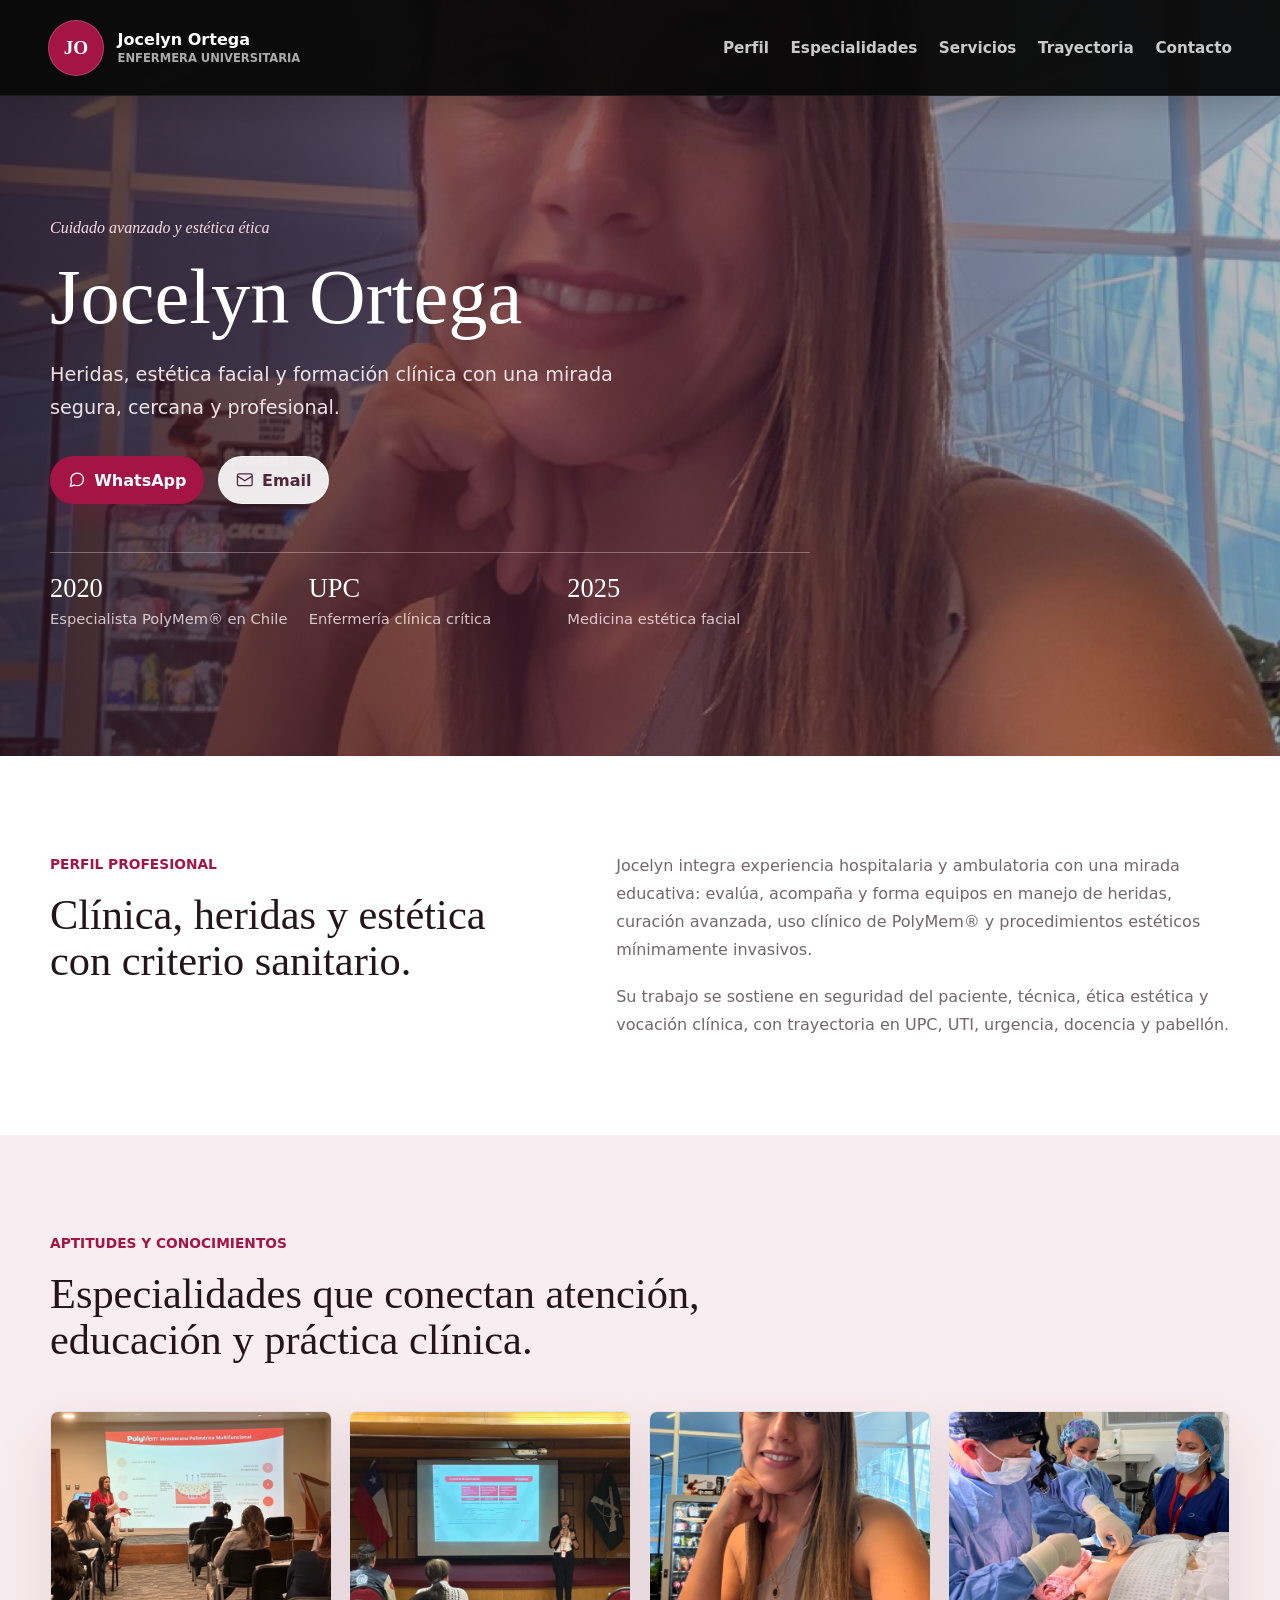
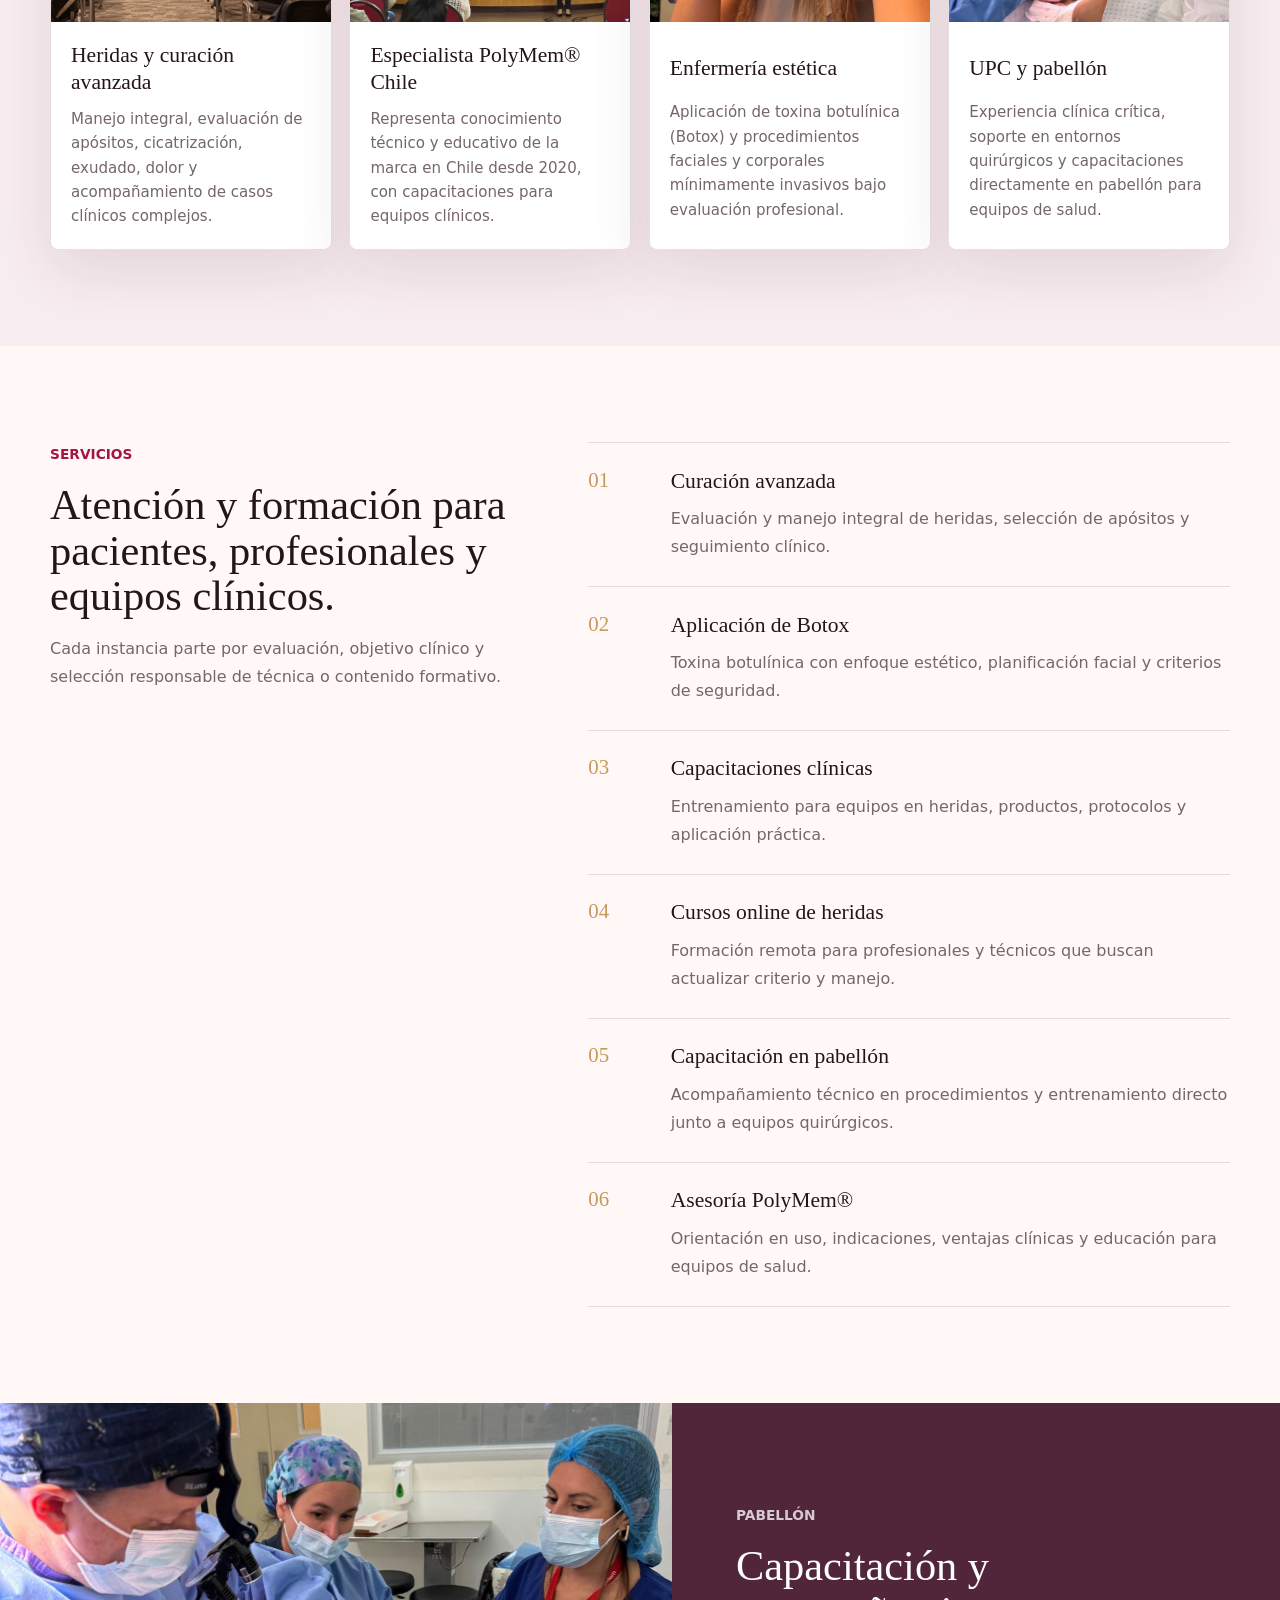
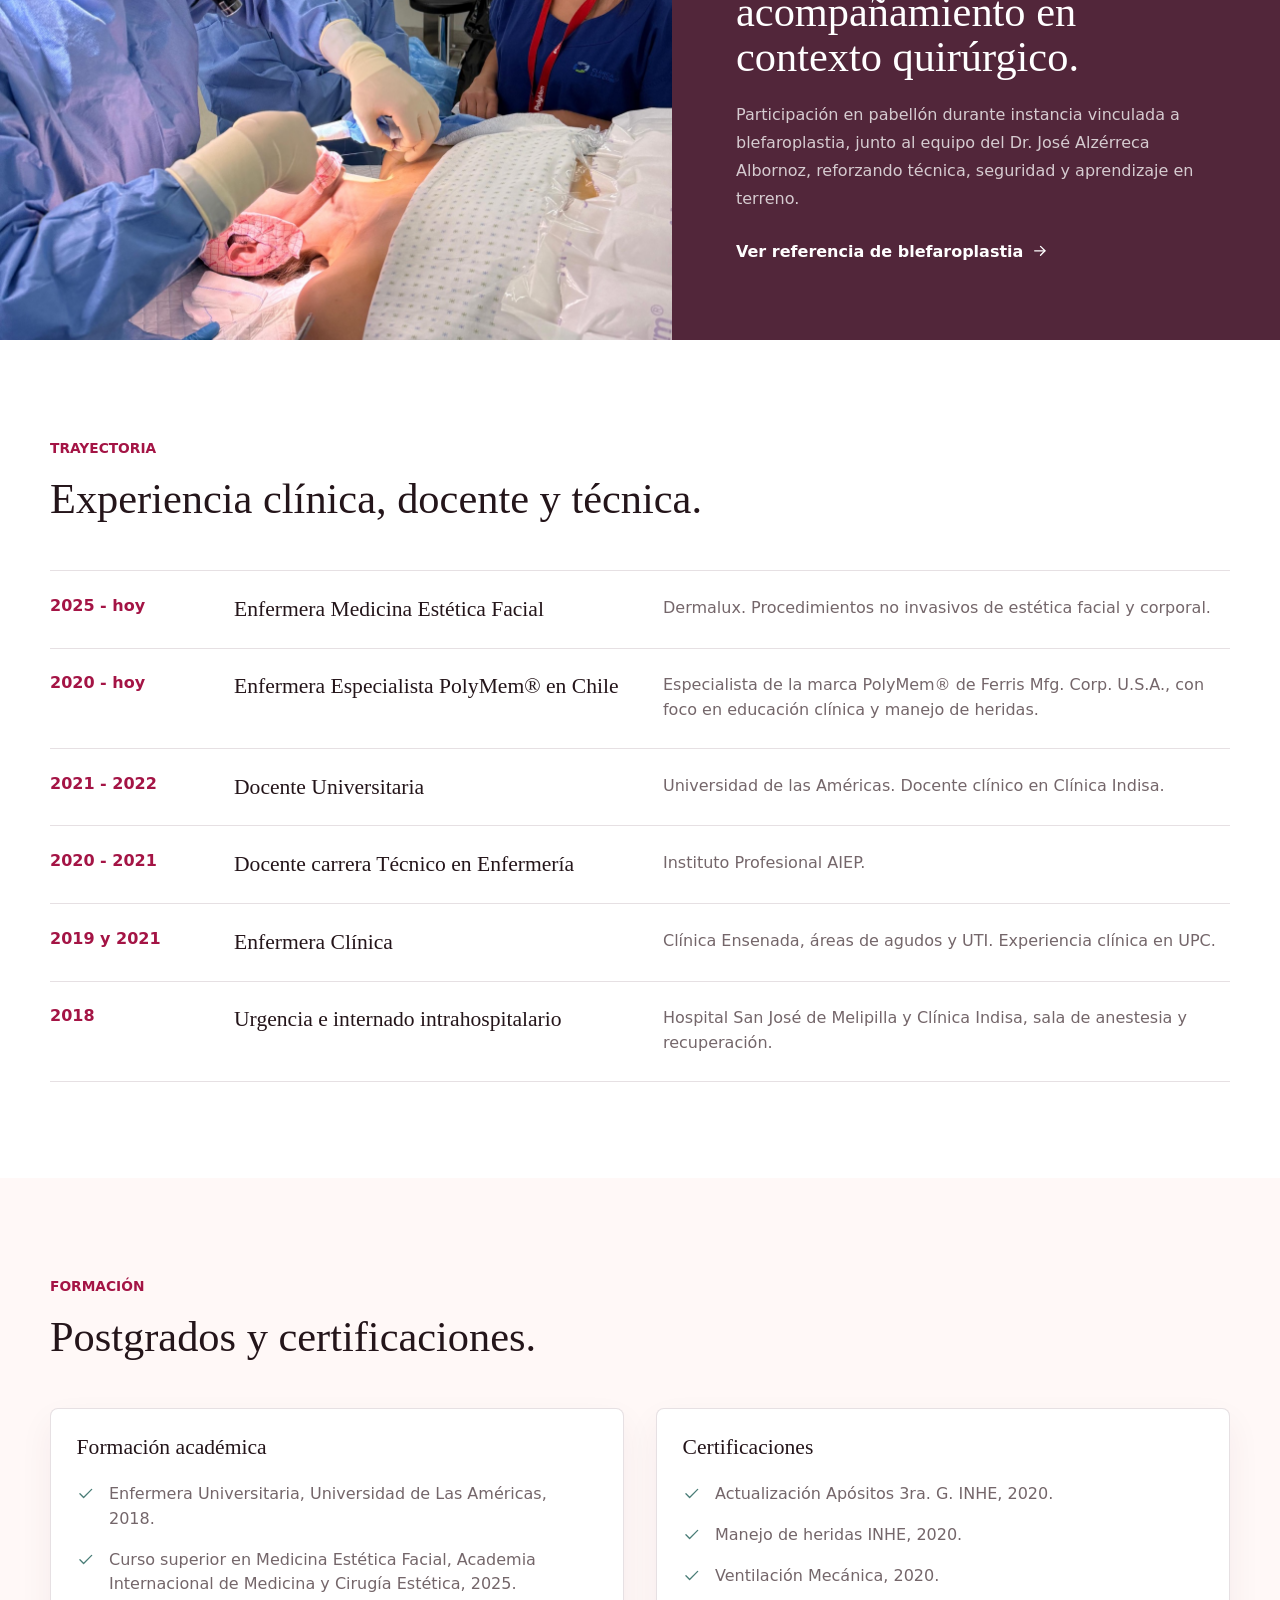
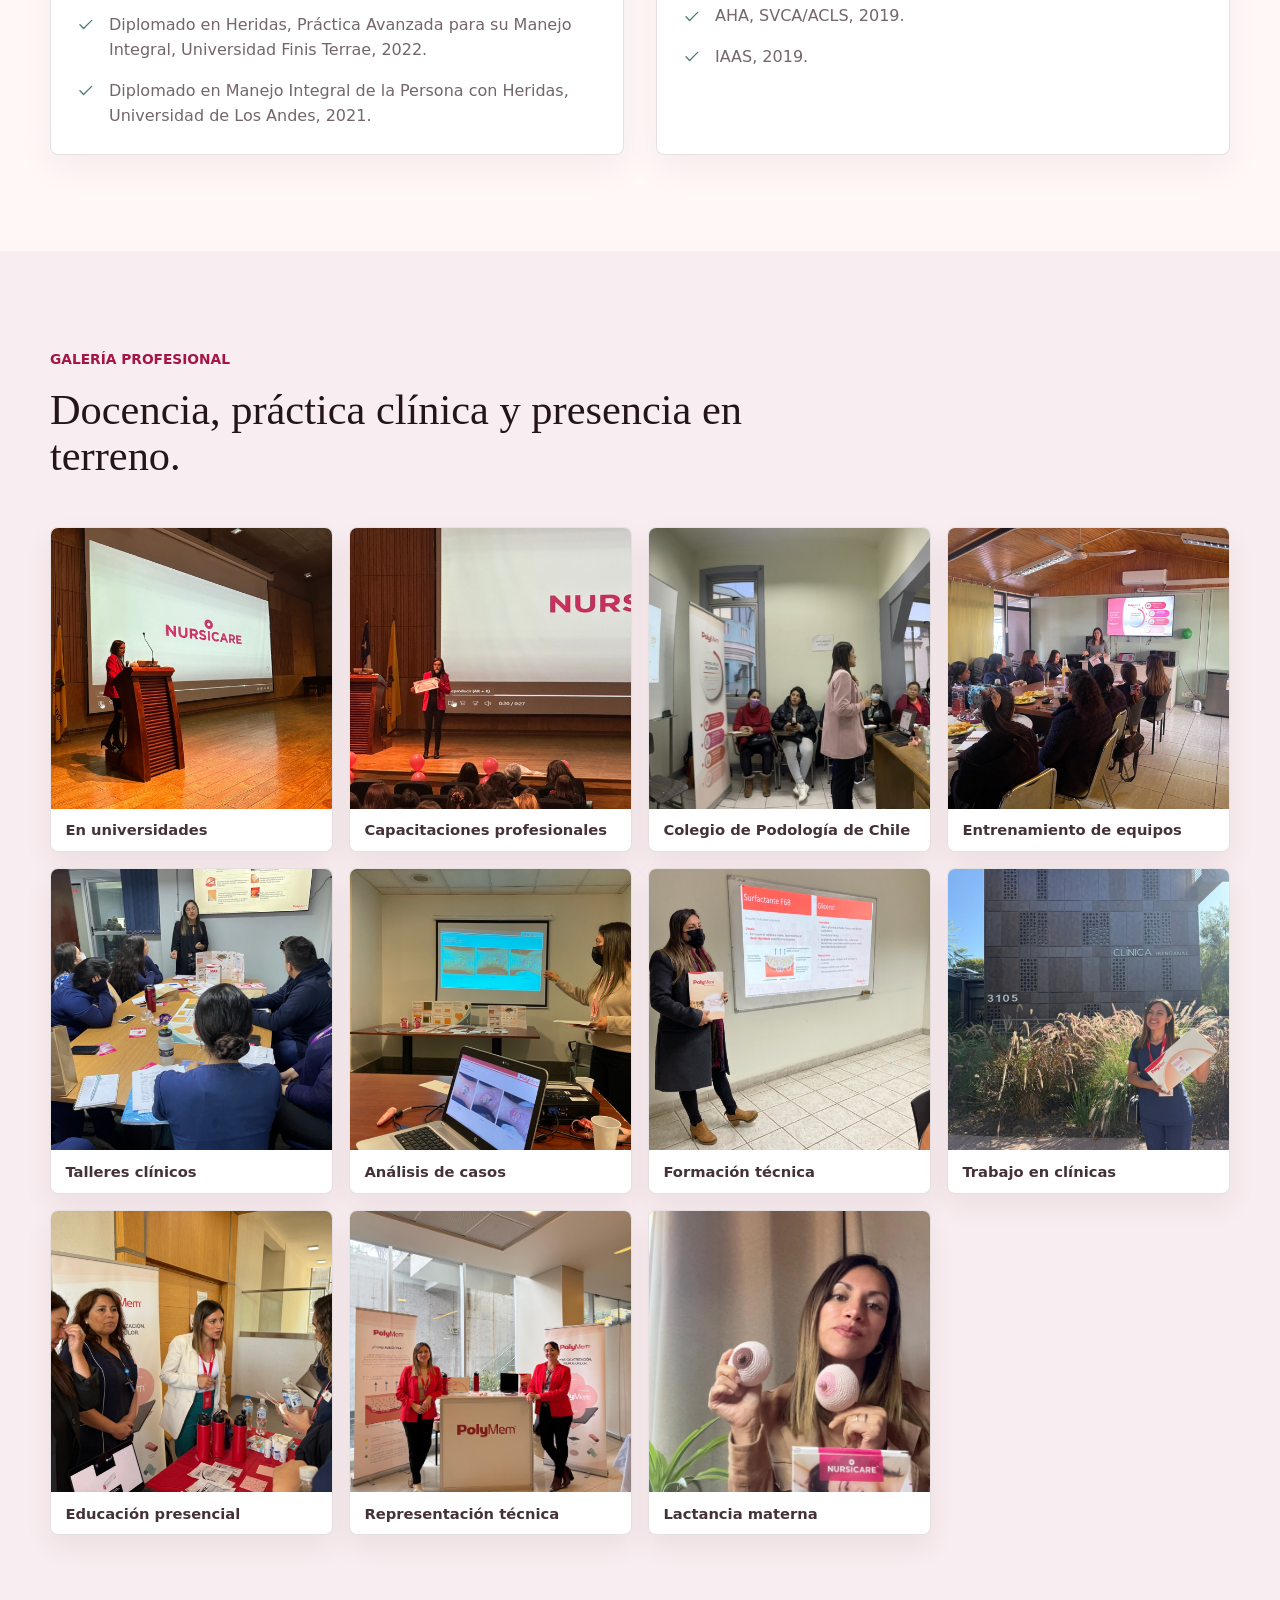
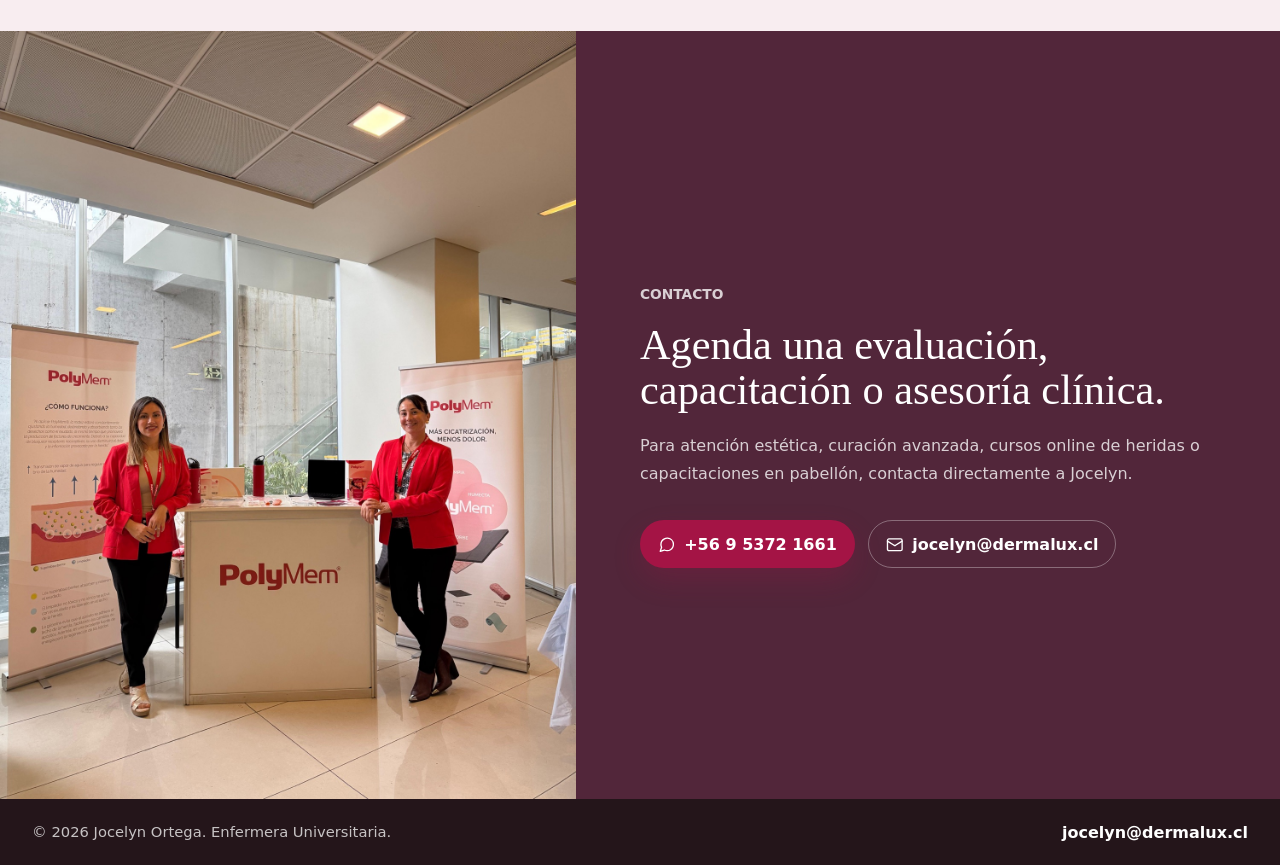
==== index.html @ 0aa45919 "Initial Jocelyn Ortega site" ====
<!doctype html>
<html lang="es-CL">
  <head>
    <meta charset="utf-8" />
    <meta name="viewport" content="width=device-width, initial-scale=1" />
    <title>Jocelyn Ortega | Enfermera Universitaria</title>
    <meta
      name="description"
      content="Jocelyn Ortega, Enfermera Universitaria especialista en heridas, PolyMem Chile, estética facial, UPC y capacitación clínica."
    />
    <meta name="theme-color" content="#151c1d" />
    <link rel="icon" href="assets/favicon.svg" type="image/svg+xml" />
    <link rel="stylesheet" href="styles.css" />
    <script type="application/ld+json">
      {
        "@context": "https://schema.org",
        "@type": "Person",
        "name": "Jocelyn Ortega",
        "jobTitle": "Enfermera Universitaria",
        "email": "mailto:jocelyn@dermalux.cl",
        "telephone": "+56953721661",
        "knowsAbout": [
          "Curación avanzada de heridas",
          "PolyMem",
          "Medicina estética facial",
          "Enfermería clínica UPC",
          "Capacitación clínica"
        ],
        "worksFor": {
          "@type": "Organization",
          "name": "Dermalux"
        }
      }
    </script>
  </head>
  <body>
    <svg class="svg-sprite" aria-hidden="true" focusable="false">
      <symbol id="icon-arrow" viewBox="0 0 24 24">
        <path d="M5 12h14" />
        <path d="m13 6 6 6-6 6" />
      </symbol>
      <symbol id="icon-mail" viewBox="0 0 24 24">
        <path d="m22 7-8.97 5.7a2 2 0 0 1-2.06 0L2 7" />
        <rect x="2" y="4" width="20" height="16" rx="2" />
      </symbol>
      <symbol id="icon-message" viewBox="0 0 24 24">
        <path d="M21 11.5a8.38 8.38 0 0 1-.9 3.8 8.5 8.5 0 0 1-7.6 4.7 8.38 8.38 0 0 1-3.8-.9L3 21l1.9-5.7a8.38 8.38 0 0 1-.9-3.8 8.5 8.5 0 0 1 4.7-7.6 8.38 8.38 0 0 1 3.8-.9h.5a8.48 8.48 0 0 1 8 8v.5Z" />
      </symbol>
      <symbol id="icon-phone" viewBox="0 0 24 24">
        <path d="M22 16.92v3a2 2 0 0 1-2.18 2 19.82 19.82 0 0 1-8.63-3.07 19.5 19.5 0 0 1-6-6A19.82 19.82 0 0 1 2.12 4.2 2 2 0 0 1 4.11 2h3a2 2 0 0 1 2 1.72c.12.91.33 1.8.63 2.65a2 2 0 0 1-.45 2.11L8.09 9.91a16 16 0 0 0 6 6l1.43-1.2a2 2 0 0 1 2.11-.45c.85.3 1.74.51 2.65.63A2 2 0 0 1 22 16.92Z" />
      </symbol>
      <symbol id="icon-check" viewBox="0 0 24 24">
        <path d="M20 6 9 17l-5-5" />
      </symbol>
      <symbol id="icon-menu" viewBox="0 0 24 24">
        <path d="M4 6h16" />
        <path d="M4 12h16" />
        <path d="M4 18h16" />
      </symbol>
      <symbol id="icon-x" viewBox="0 0 24 24">
        <path d="M18 6 6 18" />
        <path d="m6 6 12 12" />
      </symbol>
    </svg>

    <a class="skip-link" href="#contenido">Saltar al contenido</a>

    <header class="site-header" data-header>
      <a class="brand" href="#inicio" aria-label="Inicio Jocelyn Ortega">
        <span class="brand-mark">JO</span>
        <span class="brand-copy">
          <span>Jocelyn Ortega</span>
          <small>Enfermera Universitaria</small>
        </span>
      </a>
      <button class="nav-toggle" type="button" aria-label="Abrir menú" aria-expanded="false" data-nav-toggle>
        <svg class="icon icon-open"><use href="#icon-menu"></use></svg>
        <svg class="icon icon-close"><use href="#icon-x"></use></svg>
      </button>
      <nav class="site-nav" aria-label="Navegación principal" data-nav>
        <a href="#perfil">Perfil</a>
        <a href="#especialidades">Especialidades</a>
        <a href="#servicios">Servicios</a>
        <a href="#trayectoria">Trayectoria</a>
        <a href="#contacto">Contacto</a>
      </nav>
    </header>

    <main id="contenido">
      <section class="hero" id="inicio" aria-labelledby="hero-title">
        <img
          class="hero-image"
          src="assets/images/hero-jocelyn.jpg"
          alt="Retrato de Jocelyn Ortega"
          fetchpriority="high"
        />
        <div class="hero-shade" aria-hidden="true"></div>
        <div class="hero-content">
          <p class="eyebrow">Cuidado avanzado y estética ética</p>
          <h1 id="hero-title">Jocelyn Ortega</h1>
          <p class="hero-lead">
            Heridas, estética facial y formación clínica con una mirada segura, cercana y profesional.
          </p>
          <div class="hero-actions" aria-label="Acciones de contacto">
            <a class="button button-primary" href="https://wa.me/56953721661?text=Hola%20Jocelyn%2C%20quiero%20consultar%20por%20una%20atenci%C3%B3n%20o%20capacitaci%C3%B3n.">
              <svg class="icon"><use href="#icon-message"></use></svg>
              WhatsApp
            </a>
            <a class="button button-secondary" href="mailto:jocelyn@dermalux.cl">
              <svg class="icon"><use href="#icon-mail"></use></svg>
              Email
            </a>
          </div>
          <dl class="hero-facts" aria-label="Credenciales destacadas">
            <div>
              <dt>2020</dt>
              <dd>Especialista PolyMem® en Chile</dd>
            </div>
            <div>
              <dt>UPC</dt>
              <dd>Enfermería clínica crítica</dd>
            </div>
            <div>
              <dt>2025</dt>
              <dd>Medicina estética facial</dd>
            </div>
          </dl>
        </div>
      </section>

      <section class="section intro-section" id="perfil">
        <div class="section-inner intro-grid">
          <div>
            <p class="section-kicker">Perfil profesional</p>
            <h2>Clínica, heridas y estética con criterio sanitario.</h2>
          </div>
          <div class="intro-copy">
            <p>
              Jocelyn integra experiencia hospitalaria y ambulatoria con una mirada educativa: evalúa, acompaña y forma equipos en manejo de heridas, curación avanzada, uso clínico de PolyMem® y procedimientos estéticos mínimamente invasivos.
            </p>
            <p>
              Su trabajo se sostiene en seguridad del paciente, técnica, ética estética y vocación clínica, con trayectoria en UPC, UTI, urgencia, docencia y pabellón.
            </p>
          </div>
        </div>
      </section>

      <section class="section specialty-section" id="especialidades">
        <div class="section-inner">
          <div class="section-heading">
            <p class="section-kicker">Aptitudes y conocimientos</p>
            <h2>Especialidades que conectan atención, educación y práctica clínica.</h2>
          </div>

          <div class="specialty-grid">
            <article class="specialty-card">
              <img src="assets/images/polymem-masterclass.jpg" alt="Jocelyn realizando una capacitación sobre PolyMem en sala de clases" loading="lazy" />
              <div>
                <h3>Heridas y curación avanzada</h3>
                <p>Manejo integral, evaluación de apósitos, cicatrización, exudado, dolor y acompañamiento de casos clínicos complejos.</p>
              </div>
            </article>
            <article class="specialty-card">
              <img src="assets/images/polymem-process.jpg" alt="Jocelyn presentando contenidos clínicos de PolyMem" loading="lazy" />
              <div>
                <h3>Especialista PolyMem® Chile</h3>
                <p>Representa conocimiento técnico y educativo de la marca en Chile desde 2020, con capacitaciones para equipos clínicos.</p>
              </div>
            </article>
            <article class="specialty-card">
              <img src="assets/images/hero-jocelyn.jpg" alt="Retrato profesional de Jocelyn Ortega" loading="lazy" />
              <div>
                <h3>Enfermería estética</h3>
                <p>Aplicación de toxina botulínica (Botox) y procedimientos faciales y corporales mínimamente invasivos bajo evaluación profesional.</p>
              </div>
            </article>
            <article class="specialty-card">
              <img src="assets/images/pabellon-blefaroplastia.jpg" alt="Jocelyn participando en pabellón junto a equipo quirúrgico" loading="lazy" />
              <div>
                <h3>UPC y pabellón</h3>
                <p>Experiencia clínica crítica, soporte en entornos quirúrgicos y capacitaciones directamente en pabellón para equipos de salud.</p>
              </div>
            </article>
          </div>
        </div>
      </section>

      <section class="section services-section" id="servicios">
        <div class="section-inner services-layout">
          <div class="section-heading sticky-heading">
            <p class="section-kicker">Servicios</p>
            <h2>Atención y formación para pacientes, profesionales y equipos clínicos.</h2>
            <p>
              Cada instancia parte por evaluación, objetivo clínico y selección responsable de técnica o contenido formativo.
            </p>
          </div>
          <div class="service-list">
            <article class="service-item">
              <span class="service-number">01</span>
              <h3>Curación avanzada</h3>
              <p>Evaluación y manejo integral de heridas, selección de apósitos y seguimiento clínico.</p>
            </article>
            <article class="service-item">
              <span class="service-number">02</span>
              <h3>Aplicación de Botox</h3>
              <p>Toxina botulínica con enfoque estético, planificación facial y criterios de seguridad.</p>
            </article>
            <article class="service-item">
              <span class="service-number">03</span>
              <h3>Capacitaciones clínicas</h3>
              <p>Entrenamiento para equipos en heridas, productos, protocolos y aplicación práctica.</p>
            </article>
            <article class="service-item">
              <span class="service-number">04</span>
              <h3>Cursos online de heridas</h3>
              <p>Formación remota para profesionales y técnicos que buscan actualizar criterio y manejo.</p>
            </article>
            <article class="service-item">
              <span class="service-number">05</span>
              <h3>Capacitación en pabellón</h3>
              <p>Acompañamiento técnico en procedimientos y entrenamiento directo junto a equipos quirúrgicos.</p>
            </article>
            <article class="service-item">
              <span class="service-number">06</span>
              <h3>Asesoría PolyMem®</h3>
              <p>Orientación en uso, indicaciones, ventajas clínicas y educación para equipos de salud.</p>
            </article>
          </div>
        </div>
      </section>

      <section class="feature-band" aria-labelledby="pabellon-title">
        <div class="feature-media">
          <img src="assets/images/pabellon-blefaroplastia.jpg" alt="Jocelyn en pabellón durante una instancia de blefaroplastia" loading="lazy" />
        </div>
        <div class="feature-content">
          <p class="section-kicker">Pabellón</p>
          <h2 id="pabellon-title">Capacitación y acompañamiento en contexto quirúrgico.</h2>
          <p>
            Participación en pabellón durante instancia vinculada a blefaroplastia, junto al equipo del Dr. José Alzérreca Albornoz, reforzando técnica, seguridad y aprendizaje en terreno.
          </p>
          <a class="text-link" href="https://www.josealzerreca.cl/cirugias/blefaroplastia" target="_blank" rel="noopener">
            Ver referencia de blefaroplastia
            <svg class="icon"><use href="#icon-arrow"></use></svg>
          </a>
        </div>
      </section>

      <section class="section timeline-section" id="trayectoria">
        <div class="section-inner">
          <div class="section-heading">
            <p class="section-kicker">Trayectoria</p>
            <h2>Experiencia clínica, docente y técnica.</h2>
          </div>
          <div class="timeline">
            <article class="timeline-item">
              <span>2025 - hoy</span>
              <h3>Enfermera Medicina Estética Facial</h3>
              <p>Dermalux. Procedimientos no invasivos de estética facial y corporal.</p>
            </article>
            <article class="timeline-item">
              <span>2020 - hoy</span>
              <h3>Enfermera Especialista PolyMem® en Chile</h3>
              <p>Especialista de la marca PolyMem® de Ferris Mfg. Corp. U.S.A., con foco en educación clínica y manejo de heridas.</p>
            </article>
            <article class="timeline-item">
              <span>2021 - 2022</span>
              <h3>Docente Universitaria</h3>
              <p>Universidad de las Américas. Docente clínico en Clínica Indisa.</p>
            </article>
            <article class="timeline-item">
              <span>2020 - 2021</span>
              <h3>Docente carrera Técnico en Enfermería</h3>
              <p>Instituto Profesional AIEP.</p>
            </article>
            <article class="timeline-item">
              <span>2019 y 2021</span>
              <h3>Enfermera Clínica</h3>
              <p>Clínica Ensenada, áreas de agudos y UTI. Experiencia clínica en UPC.</p>
            </article>
            <article class="timeline-item">
              <span>2018</span>
              <h3>Urgencia e internado intrahospitalario</h3>
              <p>Hospital San José de Melipilla y Clínica Indisa, sala de anestesia y recuperación.</p>
            </article>
          </div>
        </div>
      </section>

      <section class="section education-section" id="formacion">
        <div class="section-inner education-layout">
          <div class="section-heading">
            <p class="section-kicker">Formación</p>
            <h2>Postgrados y certificaciones.</h2>
          </div>
          <div class="education-columns">
            <div>
              <h3>Formación académica</h3>
              <ul class="check-list">
                <li><svg class="icon"><use href="#icon-check"></use></svg> Enfermera Universitaria, Universidad de Las Américas, 2018.</li>
                <li><svg class="icon"><use href="#icon-check"></use></svg> Curso superior en Medicina Estética Facial, Academia Internacional de Medicina y Cirugía Estética, 2025.</li>
                <li><svg class="icon"><use href="#icon-check"></use></svg> Diplomado en Heridas, Práctica Avanzada para su Manejo Integral, Universidad Finis Terrae, 2022.</li>
                <li><svg class="icon"><use href="#icon-check"></use></svg> Diplomado en Manejo Integral de la Persona con Heridas, Universidad de Los Andes, 2021.</li>
              </ul>
            </div>
            <div>
              <h3>Certificaciones</h3>
              <ul class="check-list">
                <li><svg class="icon"><use href="#icon-check"></use></svg> Actualización Apósitos 3ra. G. INHE, 2020.</li>
                <li><svg class="icon"><use href="#icon-check"></use></svg> Manejo de heridas INHE, 2020.</li>
                <li><svg class="icon"><use href="#icon-check"></use></svg> Ventilación Mecánica, 2020.</li>
                <li><svg class="icon"><use href="#icon-check"></use></svg> AHA, SVCA/ACLS, 2019.</li>
                <li><svg class="icon"><use href="#icon-check"></use></svg> IAAS, 2019.</li>
              </ul>
            </div>
          </div>
        </div>
      </section>

      <section class="section gallery-section" aria-labelledby="gallery-title">
        <div class="section-inner">
          <div class="section-heading">
            <p class="section-kicker">Galería profesional</p>
            <h2 id="gallery-title">Docencia, práctica clínica y presencia en terreno.</h2>
          </div>
          <div class="gallery-grid">
            <figure>
              <img src="assets/images/nursicare-auditorium.jpg" alt="Jocelyn presentando en universidad" loading="lazy" />
              <figcaption>En universidades</figcaption>
            </figure>
            <figure>
              <img src="assets/images/nursicare-stage.jpg" alt="Jocelyn realizando una capacitación profesional en auditorio" loading="lazy" />
              <figcaption>Capacitaciones profesionales</figcaption>
            </figure>
            <figure>
              <img src="assets/images/polymem-classroom-wide.jpg" alt="Jocelyn capacitando en el Colegio de Podología de Chile" loading="lazy" />
              <figcaption>Colegio de Podología de Chile</figcaption>
            </figure>
            <figure>
              <img src="assets/images/team-training.jpg" alt="Jocelyn guiando una sesión de equipo" loading="lazy" />
              <figcaption>Entrenamiento de equipos</figcaption>
            </figure>
            <figure>
              <img src="assets/images/clinical-workshop.jpg" alt="Jocelyn capacitando a equipo clínico en mesa de trabajo" loading="lazy" />
              <figcaption>Talleres clínicos</figcaption>
            </figure>
            <figure>
              <img src="assets/images/case-study-polymem.jpg" alt="Presentación de caso clínico PolyMem" loading="lazy" />
              <figcaption>Análisis de casos</figcaption>
            </figure>
            <figure>
              <img src="assets/images/surfactant-session.jpg" alt="Jocelyn presentando componentes de PolyMem" loading="lazy" />
              <figcaption>Formación técnica</figcaption>
            </figure>
            <figure>
              <img src="assets/images/huinganal-smile.jpg" alt="Jocelyn frente a Clínica Huinganal con material PolyMem" loading="lazy" />
              <figcaption>Trabajo en clínicas</figcaption>
            </figure>
            <figure>
              <img src="assets/images/clinical-stand.jpg" alt="Jocelyn conversando con profesionales en stand clínico" loading="lazy" />
              <figcaption>Educación presencial</figcaption>
            </figure>
            <figure>
              <img src="assets/images/polymem-stand.jpg" alt="Stand PolyMem con Jocelyn y equipo" loading="lazy" />
              <figcaption>Representación técnica</figcaption>
            </figure>
            <figure>
              <img src="assets/images/nursicare-education.jpg" alt="Jocelyn mostrando material educativo de lactancia materna Nursicare" loading="lazy" />
              <figcaption>Lactancia materna</figcaption>
            </figure>
          </div>
        </div>
      </section>

      <section class="contact-section" id="contacto" aria-labelledby="contact-title">
        <div class="contact-media">
          <img src="assets/images/polymem-stand.jpg" alt="Jocelyn en stand PolyMem" loading="lazy" />
        </div>
        <div class="contact-content">
          <p class="section-kicker">Contacto</p>
          <h2 id="contact-title">Agenda una evaluación, capacitación o asesoría clínica.</h2>
          <p>
            Para atención estética, curación avanzada, cursos online de heridas o capacitaciones en pabellón, contacta directamente a Jocelyn.
          </p>
          <div class="contact-actions">
            <a class="button button-primary" href="https://wa.me/56953721661?text=Hola%20Jocelyn%2C%20quiero%20agendar%20una%20consulta%20o%20capacitaci%C3%B3n.">
              <svg class="icon"><use href="#icon-message"></use></svg>
              +56 9 5372 1661
            </a>
            <a class="button button-secondary on-dark" href="mailto:jocelyn@dermalux.cl">
              <svg class="icon"><use href="#icon-mail"></use></svg>
              jocelyn@dermalux.cl
            </a>
          </div>
        </div>
      </section>
    </main>

    <footer class="site-footer">
      <p>© <span data-year></span> Jocelyn Ortega. Enfermera Universitaria.</p>
      <a href="mailto:jocelyn@dermalux.cl">jocelyn@dermalux.cl</a>
    </footer>

    <script src="script.js"></script>
  </body>
</html>
---- styles.css ----
:root {
  --ink: #24151a;
  --ink-soft: #453238;
  --muted: #74666a;
  --paper: #fff8f7;
  --surface: #ffffff;
  --soft: #f8edf0;
  --blush: #f3dce2;
  --plum: #52263a;
  --rose: #a41445;
  --rose-deep: #74132f;
  --teal: #4b7e78;
  --gold: #c49a5a;
  --line: rgba(82, 38, 58, 0.14);
  --shadow: 0 22px 60px rgba(82, 38, 58, 0.12);
  --max: 1180px;
  color-scheme: light;
}

* {
  box-sizing: border-box;
}

html {
  scroll-behavior: smooth;
}

body {
  margin: 0;
  font-family: Inter, ui-sans-serif, system-ui, -apple-system, BlinkMacSystemFont, "Segoe UI", sans-serif;
  color: var(--ink);
  background: var(--paper);
  letter-spacing: 0;
  overflow-x: hidden;
}

body.nav-open {
  overflow: hidden;
}

img {
  display: block;
  max-width: 100%;
}

a {
  color: inherit;
}

p {
  color: var(--muted);
  font-size: 1rem;
  line-height: 1.75;
  margin: 0;
  overflow-wrap: break-word;
}

h1,
h2,
h3 {
  color: var(--ink);
  font-family: Georgia, "Times New Roman", serif;
  font-weight: 500;
  letter-spacing: 0;
  margin: 0;
}

h1 {
  color: #ffffff;
  font-size: 4.9rem;
  line-height: 0.96;
}

.hero h1 {
  color: #fff;
  font-family: "Snell Roundhand", "Brush Script MT", "Segoe Script", cursive;
  font-style: normal;
  font-weight: 400;
  line-height: 1;
  text-transform: none;
}

h2 {
  font-size: 2.65rem;
  line-height: 1.08;
}

h3 {
  font-size: 1.35rem;
  line-height: 1.25;
}

ul {
  list-style: none;
  margin: 0;
  padding: 0;
}

.svg-sprite {
  display: none;
}

.icon {
  width: 1.1rem;
  height: 1.1rem;
  stroke: currentColor;
  stroke-width: 1.8;
  stroke-linecap: round;
  stroke-linejoin: round;
  fill: none;
  flex: 0 0 auto;
}

.skip-link {
  background: var(--ink);
  color: #fff;
  left: 1rem;
  padding: 0.75rem 1rem;
  position: fixed;
  top: 1rem;
  transform: translateY(-140%);
  transition: transform 180ms ease;
  z-index: 30;
}

.skip-link:focus {
  transform: translateY(0);
}

.site-header {
  align-items: center;
  background: rgba(10, 10, 10, 0.96);
  border-bottom: 1px solid rgba(255, 255, 255, 0.08);
  box-shadow: 0 12px 30px rgba(10, 10, 10, 0.2);
  display: flex;
  gap: 1.4rem;
  justify-content: space-between;
  left: 0;
  min-height: 96px;
  padding: 0 3rem;
  position: fixed;
  right: 0;
  top: 0;
  z-index: 20;
}

.brand {
  align-items: center;
  color: #fff;
  display: inline-flex;
  font-weight: 700;
  gap: 0.85rem;
  text-decoration: none;
}

.brand-mark {
  align-items: center;
  background: var(--rose);
  border: 1px solid rgba(255, 255, 255, 0.18);
  border-radius: 50%;
  color: #fff;
  display: inline-flex;
  font-family: Georgia, "Times New Roman", serif;
  font-size: 1.2rem;
  height: 56px;
  justify-content: center;
  width: 56px;
}

.brand-copy {
  display: grid;
  gap: 0.1rem;
}

.brand-copy small {
  color: rgba(255, 255, 255, 0.66);
  font-size: 0.72rem;
  font-weight: 600;
  text-transform: uppercase;
}

.site-nav {
  align-items: center;
  display: flex;
  gap: 1.35rem;
}

.site-nav a {
  color: rgba(255, 255, 255, 0.78);
  font-size: 0.95rem;
  font-weight: 650;
  text-decoration: none;
}

.site-nav a:hover,
.site-nav a:focus-visible {
  color: var(--rose);
}

.nav-toggle {
  align-items: center;
  background: var(--rose);
  border: 0;
  border-radius: 50%;
  color: #fff;
  cursor: pointer;
  display: none;
  height: 42px;
  justify-content: center;
  width: 42px;
}

.nav-toggle .icon-close {
  display: none;
}

.nav-open .nav-toggle .icon-open {
  display: none;
}

.nav-open .nav-toggle .icon-close {
  display: block;
}

.hero {
  align-items: center;
  display: flex;
  min-height: 84svh;
  overflow: hidden;
  padding: 10.5rem 3rem 5rem;
  position: relative;
}

.hero-image,
.hero-shade {
  inset: 0;
  position: absolute;
}

.hero-image {
  height: 100%;
  object-fit: cover;
  object-position: 64% 30%;
  width: 100%;
  z-index: -2;
}

.hero-shade {
  background:
    linear-gradient(90deg, rgba(42, 18, 30, 0.78) 0%, rgba(82, 38, 58, 0.56) 46%, rgba(82, 38, 58, 0.18) 100%),
    linear-gradient(0deg, rgba(36, 21, 26, 0.28), rgba(36, 21, 26, 0.1));
  z-index: -1;
}

.hero-content {
  max-width: var(--max);
  width: 100%;
  margin: 0 auto;
}

.eyebrow,
.section-kicker {
  color: var(--rose);
  font-size: 0.86rem;
  font-weight: 800;
  margin: 0 0 1rem;
  text-transform: uppercase;
}

.hero .eyebrow {
  color: #f8dfe6;
  font-family: Georgia, "Times New Roman", serif;
  font-size: 1rem;
  font-style: italic;
  font-weight: 500;
  text-transform: none;
}

.hero-lead {
  color: rgba(255, 242, 245, 0.92);
  font-size: 1.2rem;
  font-style: normal;
  font-weight: 450;
  line-height: 1.7;
  max-width: 590px;
  margin-top: 1.4rem;
  text-transform: none;
}

.hero-actions,
.contact-actions {
  display: flex;
  flex-wrap: wrap;
  gap: 0.85rem;
  margin-top: 2rem;
}

.button {
  align-items: center;
  border: 1px solid transparent;
  border-radius: 999px;
  display: inline-flex;
  font-weight: 760;
  gap: 0.55rem;
  min-height: 48px;
  padding: 0 1.05rem;
  text-decoration: none;
}

.button-primary {
  background: var(--rose);
  box-shadow: 0 12px 28px rgba(164, 20, 69, 0.24);
  color: #fff;
}

.button-primary:hover,
.button-primary:focus-visible {
  background: var(--rose-deep);
}

.button-secondary {
  background: rgba(255, 255, 255, 0.9);
  border-color: rgba(255, 255, 255, 0.58);
  color: var(--plum);
}

.button-secondary:hover,
.button-secondary:focus-visible {
  background: #fff;
}

.button-secondary.on-dark {
  background: transparent;
  border-color: rgba(255, 255, 255, 0.32);
  color: #fff;
}

.button-secondary.on-dark:hover,
.button-secondary.on-dark:focus-visible {
  background: rgba(255, 255, 255, 0.1);
}

.hero-facts {
  border-top: 1px solid rgba(255, 226, 233, 0.35);
  display: grid;
  gap: 1rem;
  grid-template-columns: repeat(3, minmax(0, 1fr));
  margin: 3rem 0 0;
  max-width: 760px;
  padding-top: 1.35rem;
}

.hero-facts div {
  min-width: 0;
}

.hero-facts dt {
  color: #ffffff;
  font-family: Georgia, "Times New Roman", serif;
  font-size: 1.65rem;
  line-height: 1;
}

.hero-facts dd {
  color: rgba(255, 242, 245, 0.78);
  font-size: 0.92rem;
  line-height: 1.45;
  margin: 0.45rem 0 0;
}

.section {
  padding: 6rem 2rem;
}

.section-inner {
  margin: 0 auto;
  max-width: var(--max);
  width: 100%;
}

.intro-section {
  background: var(--surface);
}

.intro-grid {
  align-items: start;
  display: grid;
  gap: 4rem;
  grid-template-columns: 0.9fr 1.1fr;
}

.intro-copy {
  display: grid;
  gap: 1.2rem;
}

.intro-grid > *,
.services-layout > *,
.education-columns > * {
  min-width: 0;
}

.section-heading {
  max-width: 760px;
}

.section-heading > p:last-child {
  margin-top: 1rem;
}

.specialty-section {
  background: var(--soft);
}

.specialty-grid {
  display: grid;
  gap: 1.1rem;
  grid-template-columns: repeat(4, minmax(0, 1fr));
  margin-top: 3rem;
}

.specialty-card {
  background: var(--surface);
  border: 1px solid var(--line);
  border-radius: 8px;
  box-shadow: var(--shadow);
  display: grid;
  overflow: hidden;
}

.specialty-card img {
  aspect-ratio: 4 / 3;
  height: auto;
  object-fit: cover;
  width: 100%;
}

.specialty-card div {
  display: grid;
  gap: 0.7rem;
  padding: 1.25rem;
}

.specialty-card p {
  font-size: 0.94rem;
  line-height: 1.62;
}

.services-section {
  background: var(--paper);
}

.services-layout {
  align-items: start;
  display: grid;
  gap: 4rem;
  grid-template-columns: 0.85fr 1.15fr;
}

.sticky-heading {
  position: sticky;
  top: 105px;
}

.service-list {
  border-top: 1px solid var(--line);
  display: grid;
}

.service-item {
  border-bottom: 1px solid var(--line);
  display: grid;
  gap: 0.65rem;
  grid-template-columns: 72px 1fr;
  padding: 1.55rem 0;
}

.service-item h3,
.service-item p {
  grid-column: 2;
}

.service-number {
  color: var(--gold);
  font-family: Georgia, "Times New Roman", serif;
  font-size: 1.3rem;
  grid-row: 1 / span 2;
}

.feature-band {
  background: var(--plum);
  color: #fff;
  display: grid;
  grid-template-columns: minmax(0, 1.05fr) minmax(340px, 0.95fr);
}

.feature-media img {
  aspect-ratio: 5 / 4;
  height: 100%;
  object-fit: cover;
  object-position: center;
  width: 100%;
}

.feature-content {
  align-self: center;
  padding: 4rem;
}

.feature-content h2,
.contact-content h2 {
  color: #fff;
}

.feature-content p {
  color: rgba(255, 255, 255, 0.76);
  margin-top: 1.3rem;
}

.text-link {
  align-items: center;
  color: #fff;
  display: inline-flex;
  font-weight: 780;
  gap: 0.5rem;
  margin-top: 1.8rem;
  text-decoration: none;
}

.text-link:hover,
.text-link:focus-visible {
  color: #f8dfe6;
}

.timeline-section {
  background: var(--surface);
}

.timeline {
  display: grid;
  gap: 0;
  margin-top: 3rem;
}

.timeline-item {
  border-top: 1px solid var(--line);
  display: grid;
  gap: 1.5rem;
  grid-template-columns: 160px 1fr 1.4fr;
  padding: 1.55rem 0;
}

.timeline-item:last-child {
  border-bottom: 1px solid var(--line);
}

.timeline-item span {
  color: var(--rose);
  font-weight: 800;
}

.timeline-item p {
  line-height: 1.55;
}

.education-section {
  background: var(--paper);
}

.education-layout {
  display: grid;
  gap: 3rem;
}

.education-columns {
  display: grid;
  gap: 2rem;
  grid-template-columns: repeat(2, minmax(0, 1fr));
}

.education-columns > div {
  background: var(--surface);
  border: 1px solid var(--line);
  border-radius: 8px;
  box-shadow: 0 14px 34px rgba(82, 38, 58, 0.06);
  padding: 1.6rem;
}

.check-list {
  display: grid;
  gap: 1rem;
  margin-top: 1.3rem;
}

.check-list li {
  align-items: start;
  color: var(--muted);
  display: grid;
  gap: 0.65rem;
  grid-template-columns: 22px 1fr;
  line-height: 1.55;
}

.check-list .icon {
  color: var(--teal);
  margin-top: 0.2rem;
}

.gallery-section {
  background: var(--soft);
}

.gallery-grid {
  display: grid;
  gap: 1rem;
  grid-template-columns: repeat(4, minmax(0, 1fr));
  margin-top: 3rem;
}

.gallery-grid figure {
  background: var(--surface);
  border: 1px solid var(--line);
  border-radius: 8px;
  box-shadow: 0 12px 28px rgba(82, 38, 58, 0.07);
  margin: 0;
  overflow: hidden;
}

.gallery-grid img {
  aspect-ratio: 1 / 1;
  object-fit: cover;
  width: 100%;
}

.gallery-grid figcaption {
  color: var(--ink-soft);
  font-size: 0.92rem;
  font-weight: 720;
  padding: 0.8rem 0.9rem;
}

.contact-section {
  background: var(--plum);
  display: grid;
  grid-template-columns: minmax(320px, 0.9fr) minmax(0, 1.1fr);
  min-height: 560px;
}

.contact-media img {
  height: 100%;
  object-fit: cover;
  object-position: center;
  width: 100%;
}

.contact-content {
  align-self: center;
  padding: 4rem;
}

.contact-content p {
  color: rgba(255, 255, 255, 0.78);
  margin-top: 1.2rem;
  max-width: 650px;
}

.site-footer {
  align-items: center;
  background: var(--ink);
  color: rgba(255, 255, 255, 0.74);
  display: flex;
  gap: 1rem;
  justify-content: space-between;
  padding: 1.25rem 2rem;
}

.site-footer p {
  color: inherit;
  font-size: 0.92rem;
}

.site-footer a {
  color: #fff;
  font-weight: 720;
  text-decoration: none;
}

@media (max-width: 1040px) {
  h1 {
    font-size: 4rem;
  }

  h2 {
    font-size: 2.25rem;
  }

  .specialty-grid,
  .gallery-grid {
    grid-template-columns: repeat(2, minmax(0, 1fr));
  }

  .services-layout,
  .intro-grid {
    grid-template-columns: 1fr;
  }

  .sticky-heading {
    position: static;
  }

  .feature-band,
  .contact-section {
    grid-template-columns: 1fr;
  }

  .feature-media img,
  .contact-media img {
    max-height: 560px;
  }

  .timeline-item {
    grid-template-columns: 130px 1fr;
  }

  .timeline-item p {
    grid-column: 2;
  }
}

@media (max-width: 760px) {
  .site-header {
    min-height: 72px;
    padding: 0 1rem;
  }

  .brand-mark {
    height: 42px;
    width: 42px;
  }

  .nav-toggle {
    display: inline-flex;
  }

  .site-nav {
    align-content: start;
    background: #0a0a0a;
    border-top: 1px solid rgba(255, 255, 255, 0.1);
    bottom: 0;
    display: grid;
    gap: 0;
    left: 0;
    opacity: 0;
    padding: 5.6rem 1rem 2rem;
    pointer-events: none;
    position: fixed;
    right: 0;
    top: 0;
    transform: translateY(-0.75rem);
    transition: opacity 160ms ease, transform 160ms ease;
    z-index: -1;
  }

  .site-nav a {
    border-bottom: 1px solid rgba(255, 255, 255, 0.1);
    font-size: 1.2rem;
    padding: 1rem 0;
  }

  .nav-open .site-nav {
    opacity: 1;
    pointer-events: auto;
    transform: translateY(0);
  }

  .hero {
    min-height: 78svh;
    padding: 7rem 1rem 3rem;
  }

  .hero-image {
    object-position: 62% 30%;
  }

  h1 {
    font-size: 3rem;
  }

  h2 {
    font-size: 1.6rem;
  }

  .hero-lead {
    font-size: 1.04rem;
  }

  .hero-facts {
    grid-template-columns: 1fr;
    margin-top: 2rem;
  }

  .section {
    padding: 4.2rem 1rem;
  }

  .specialty-grid,
  .gallery-grid,
  .education-columns {
    grid-template-columns: 1fr;
  }

  .service-item {
    grid-template-columns: 1fr;
  }

  .service-item h3,
  .service-item p {
    grid-column: auto;
  }

  .service-number {
    grid-row: auto;
  }

  .feature-content,
  .contact-content {
    padding: 3rem 1rem;
  }

  .timeline-item {
    gap: 0.7rem;
    grid-template-columns: 1fr;
  }

  .timeline-item p {
    grid-column: auto;
  }

  .site-footer {
    align-items: flex-start;
    flex-direction: column;
    padding: 1.25rem 1rem;
  }
}

@media (max-width: 430px) {
  .brand-copy small {
    display: none;
  }

  h1 {
    font-size: 2.18rem;
  }

  h2 {
    font-size: 1.42rem;
  }

  .hero-lead {
    font-size: 0.98rem;
  }

  .button {
    justify-content: center;
    width: 100%;
  }
}
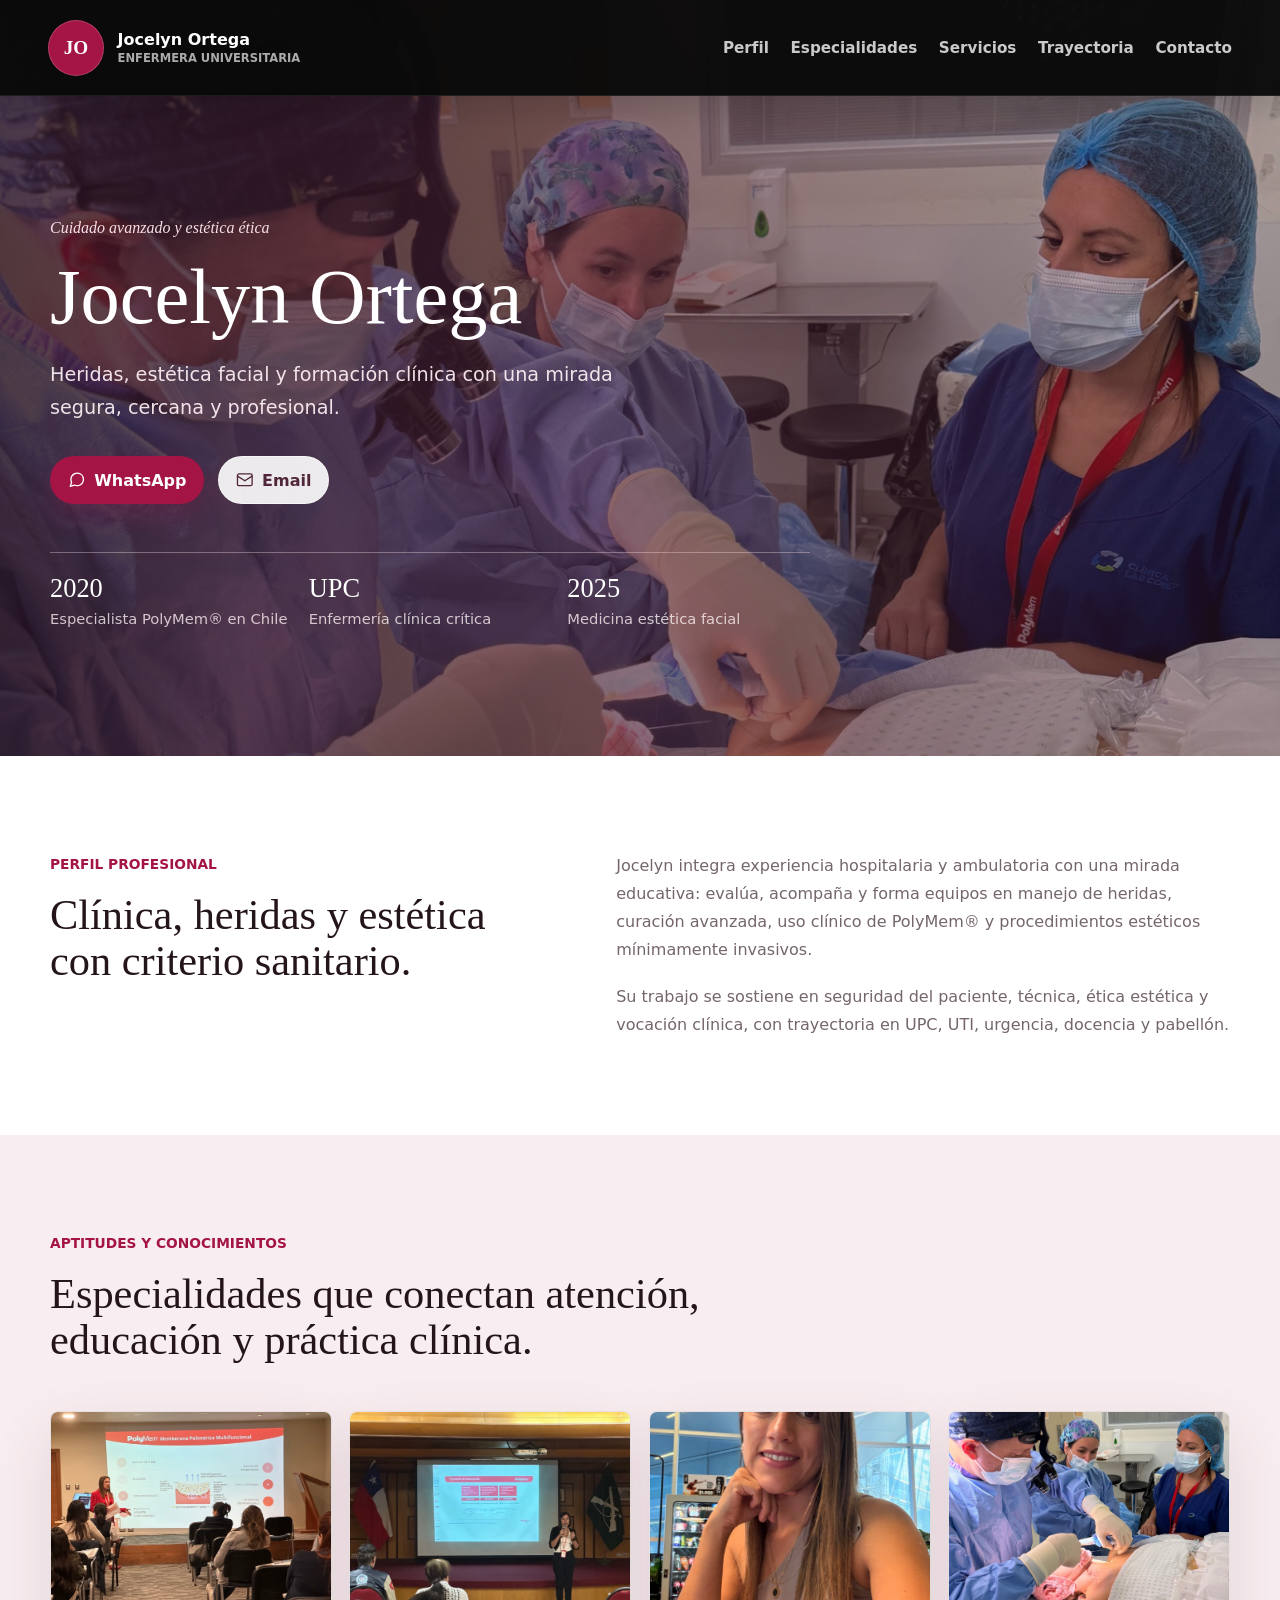
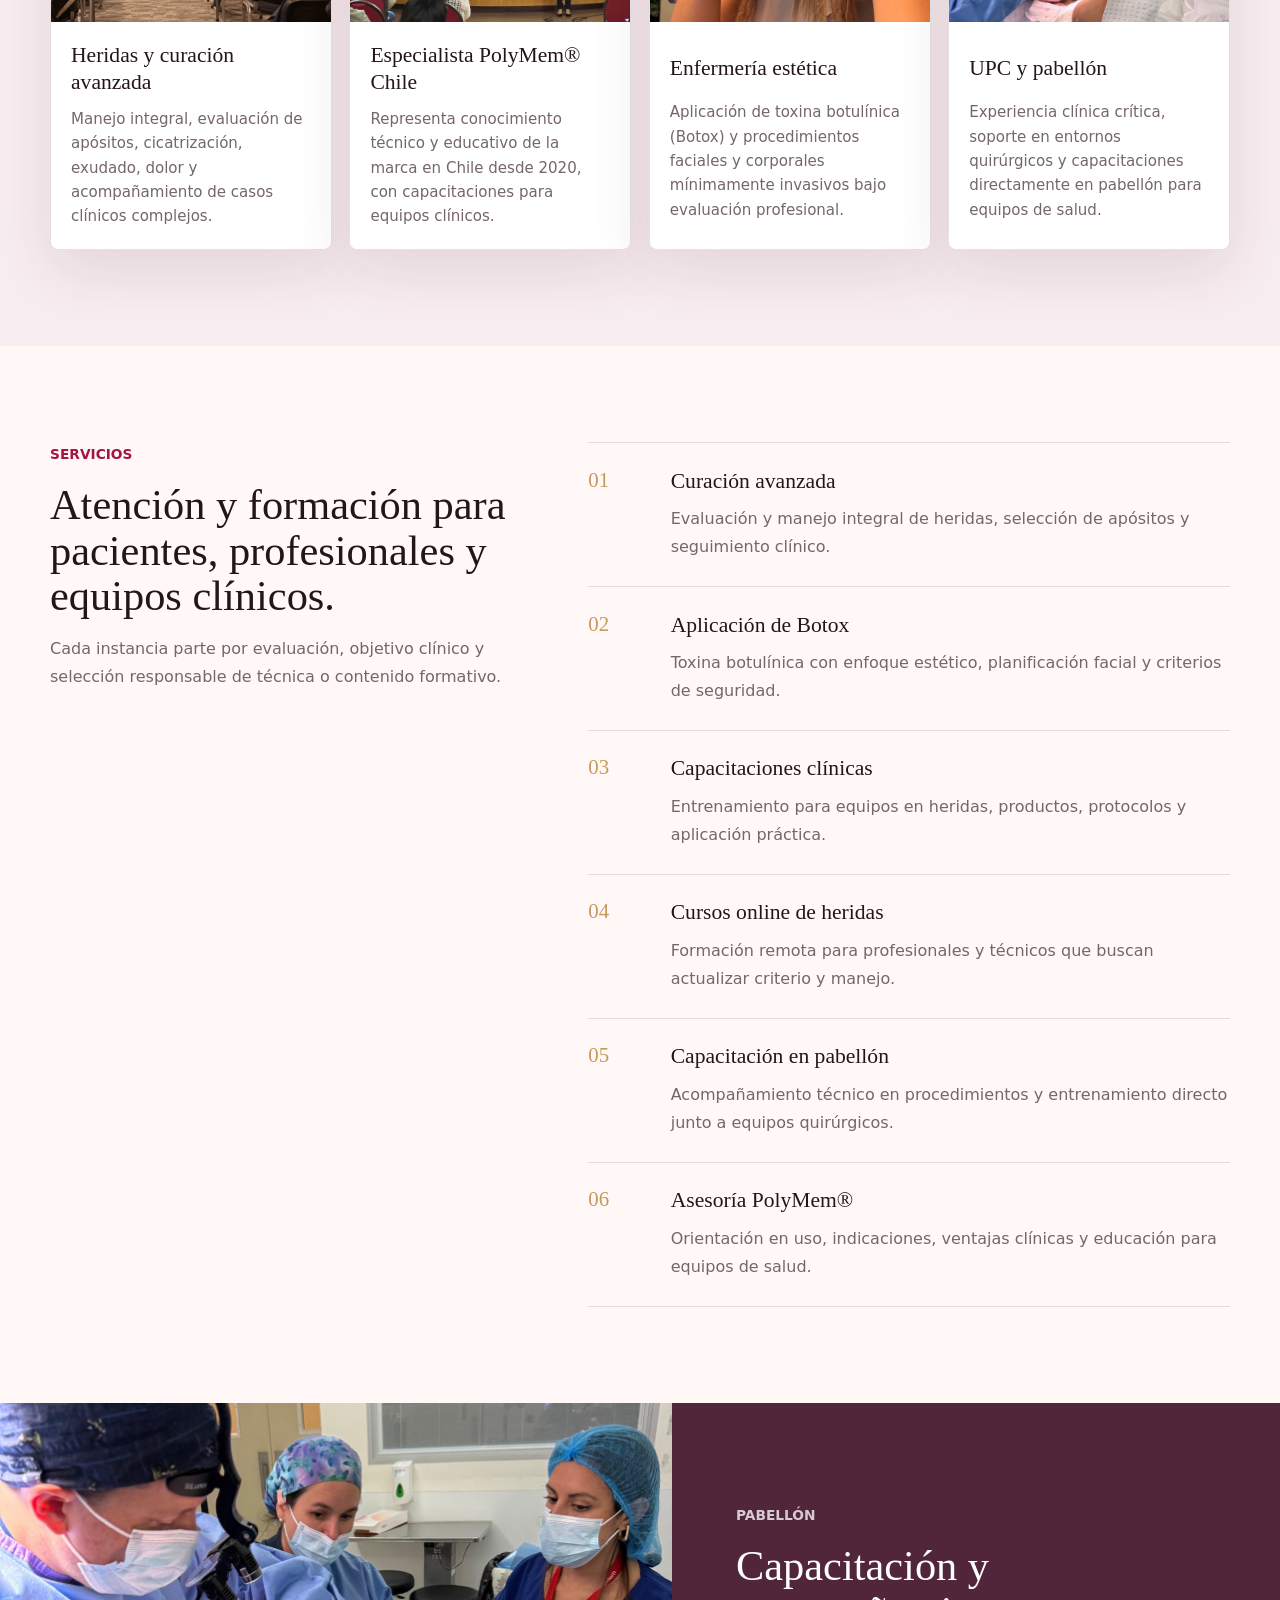
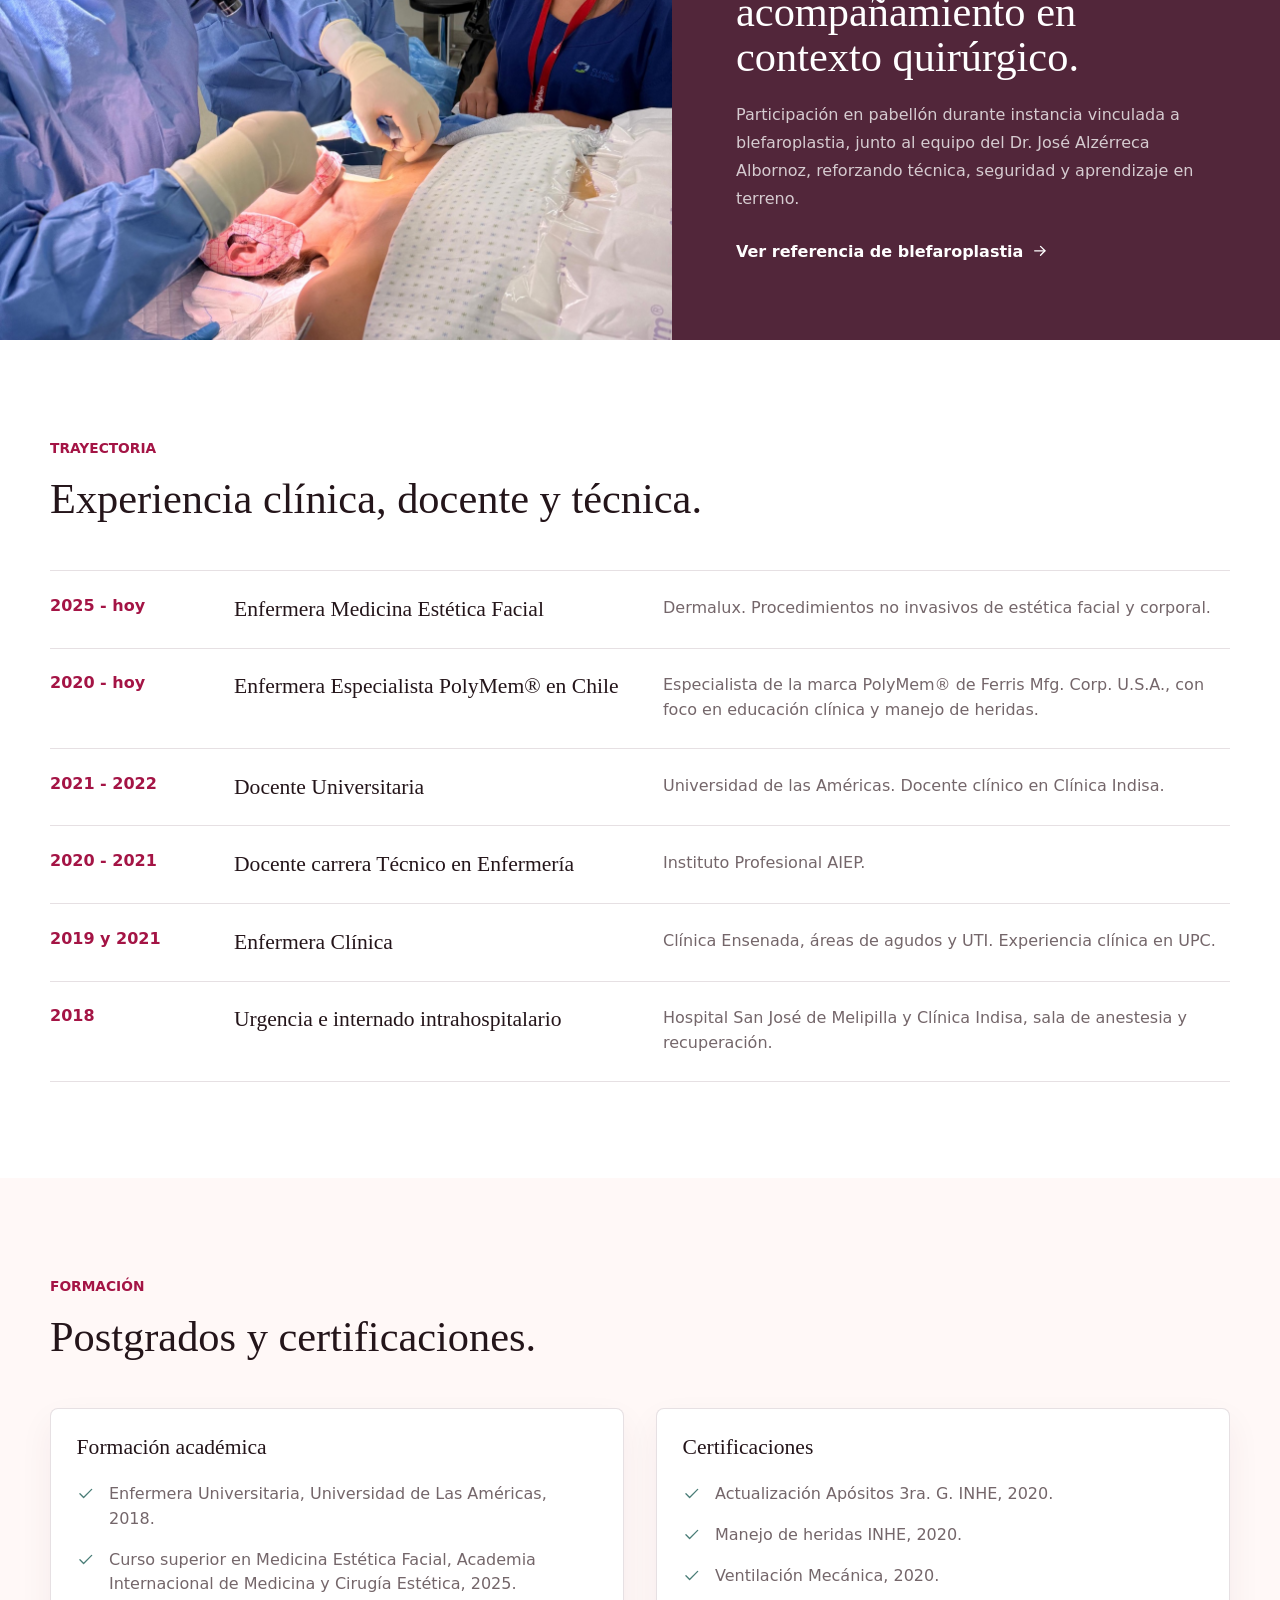
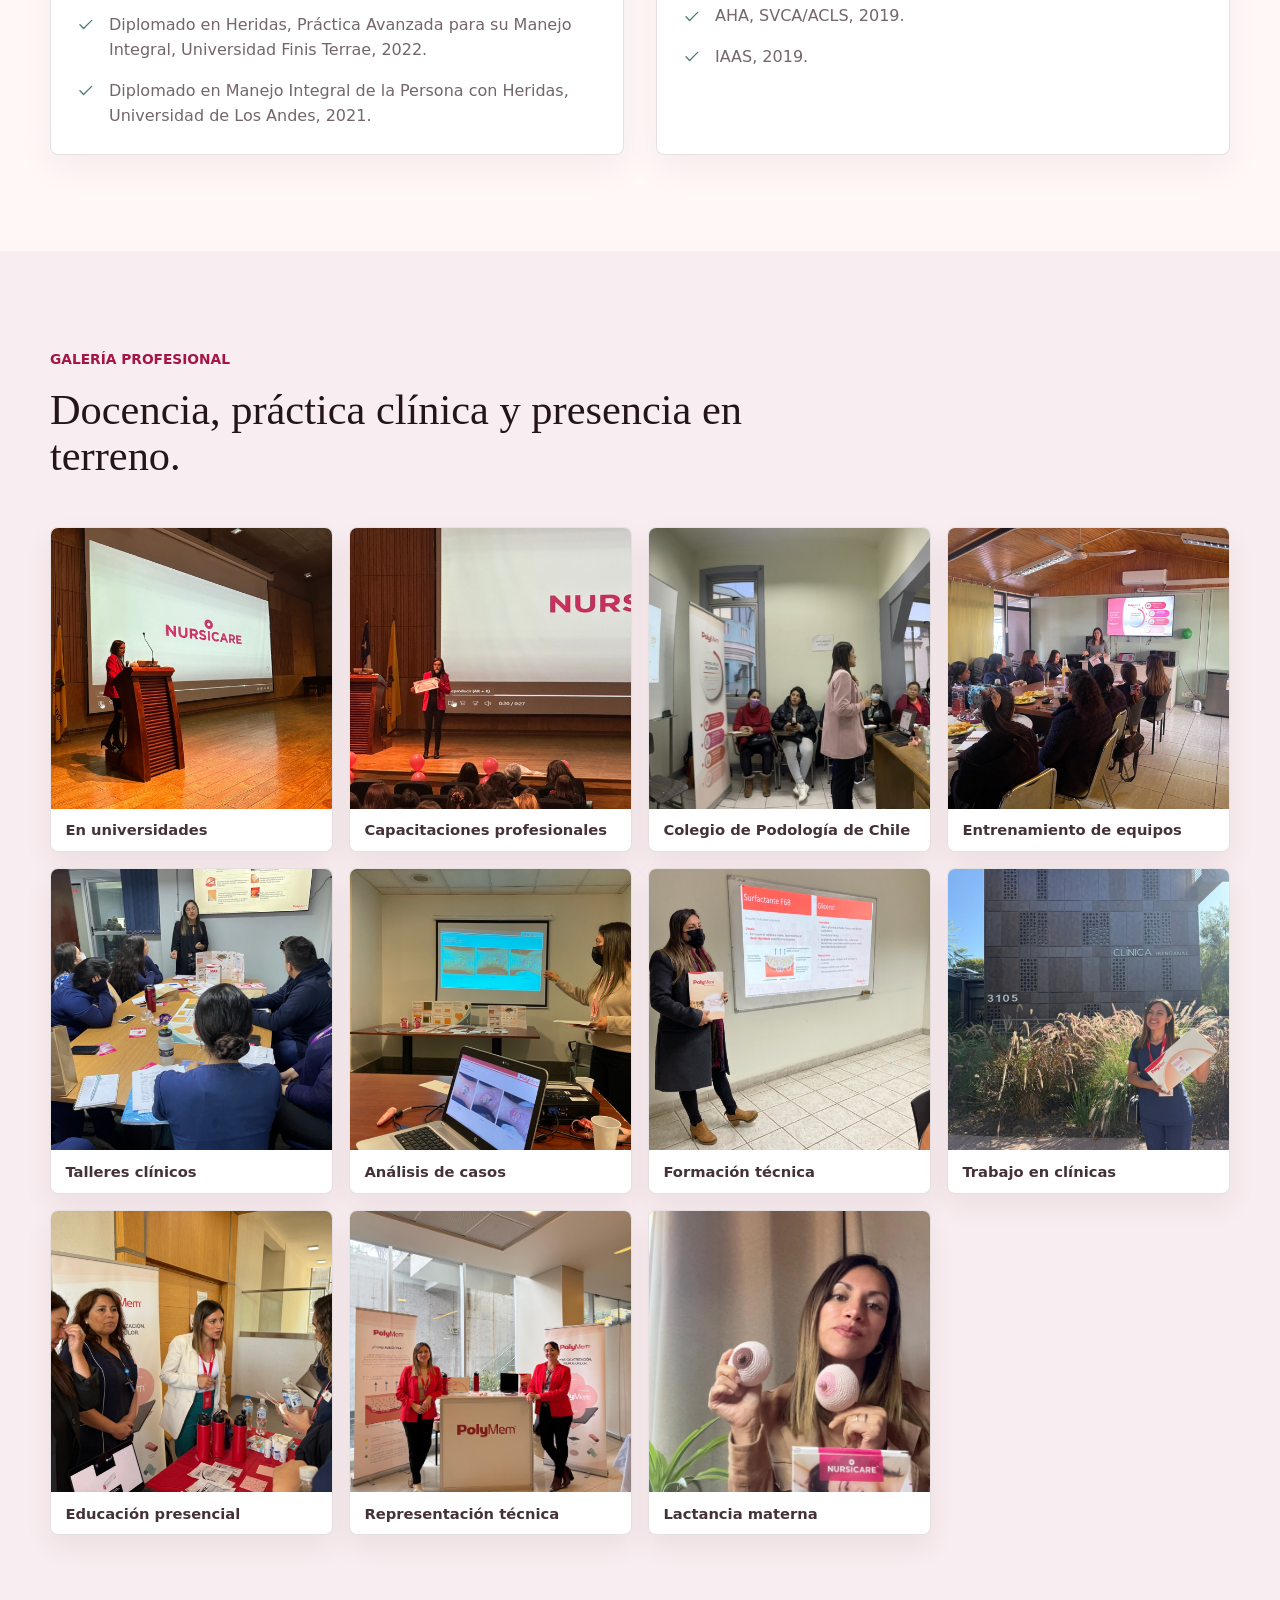
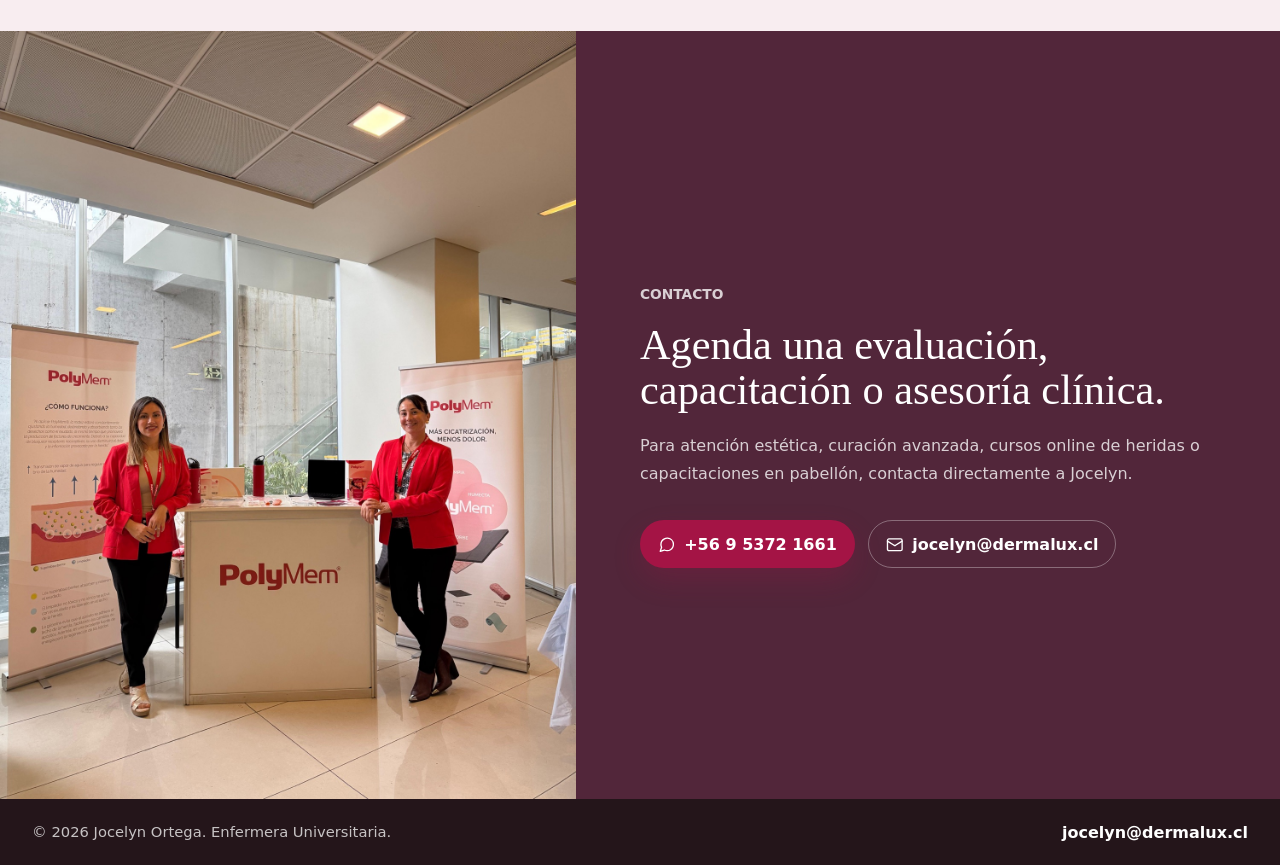
==== commit 9b4837ed: "Use operating room photo for hero" ====
--- a/index.html
+++ b/index.html
@@ -90,8 +90,8 @@
       <section class="hero" id="inicio" aria-labelledby="hero-title">
         <img
           class="hero-image"
-          src="assets/images/hero-jocelyn.jpg"
-          alt="Retrato de Jocelyn Ortega"
+          src="assets/images/pabellon-blefaroplastia.jpg"
+          alt="Jocelyn Ortega en pabellón junto a equipo quirúrgico"
           fetchpriority="high"
         />
         <div class="hero-shade" aria-hidden="true"></div>
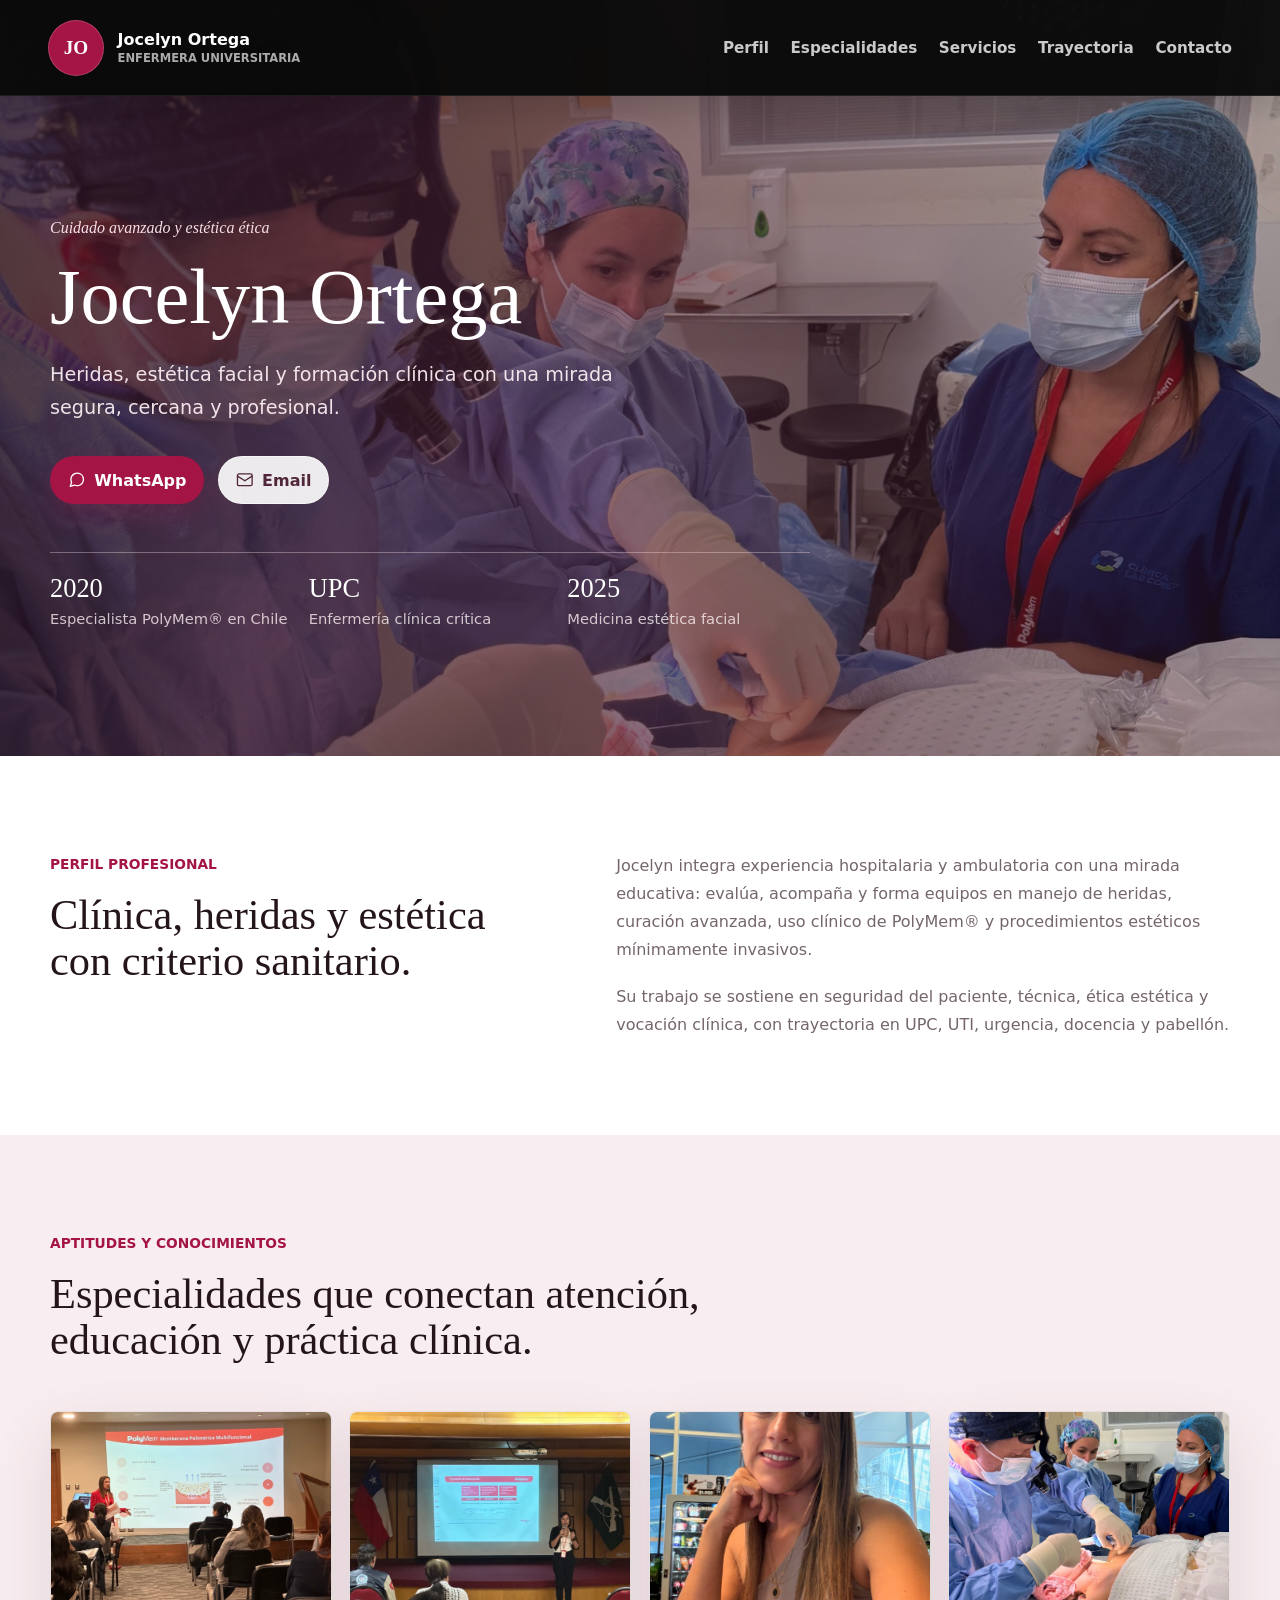
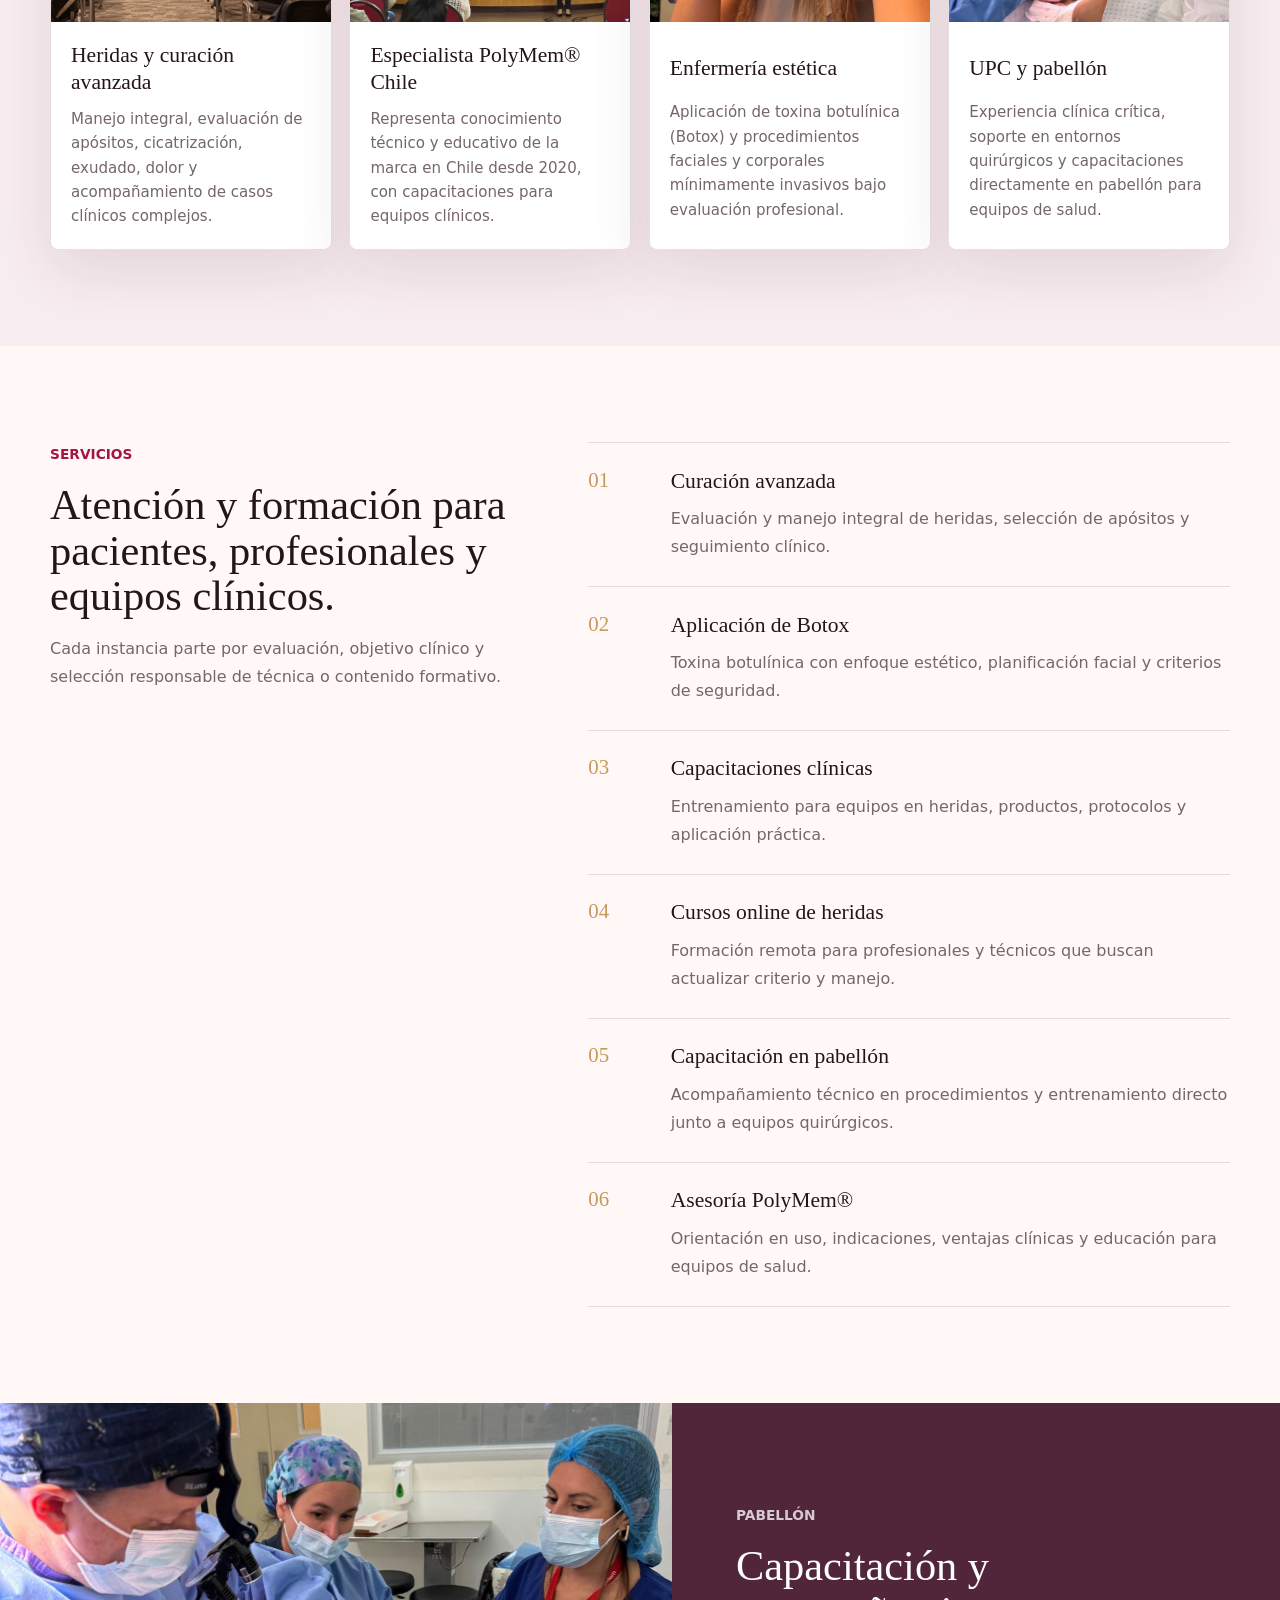
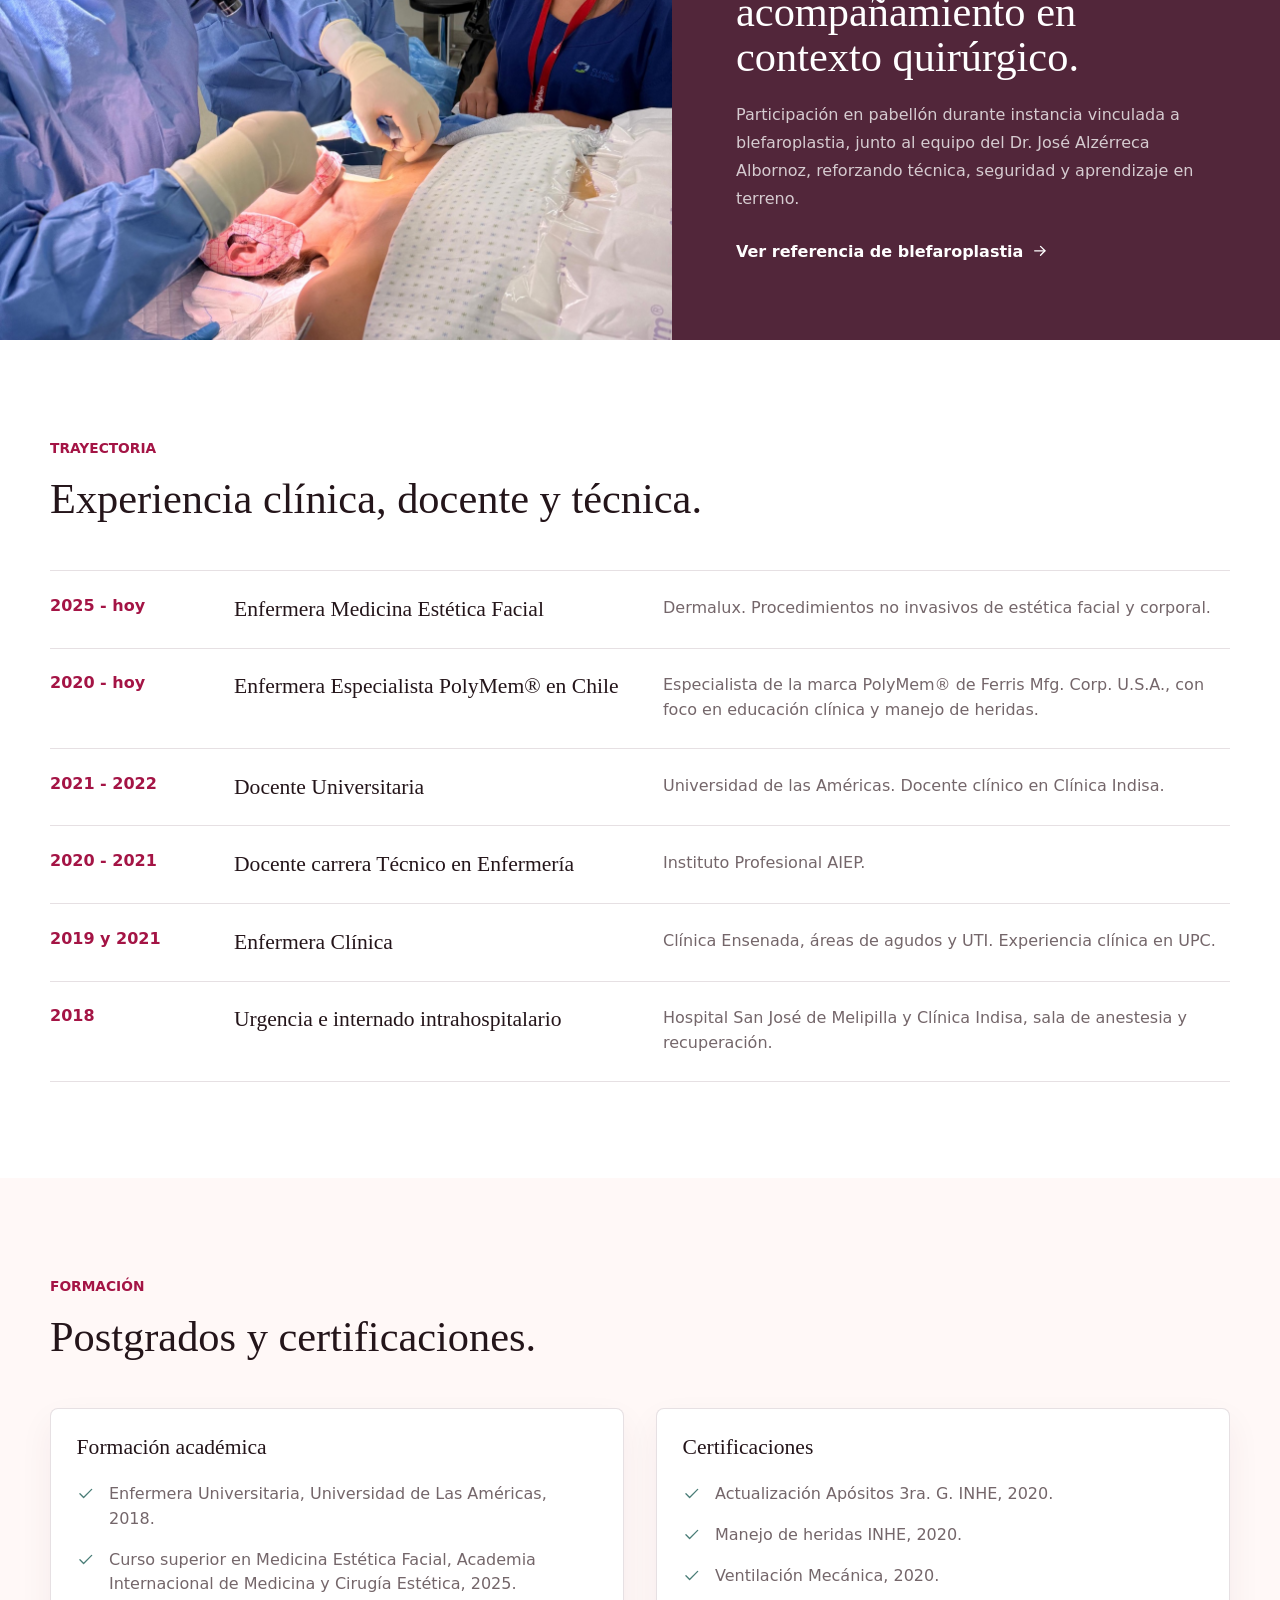
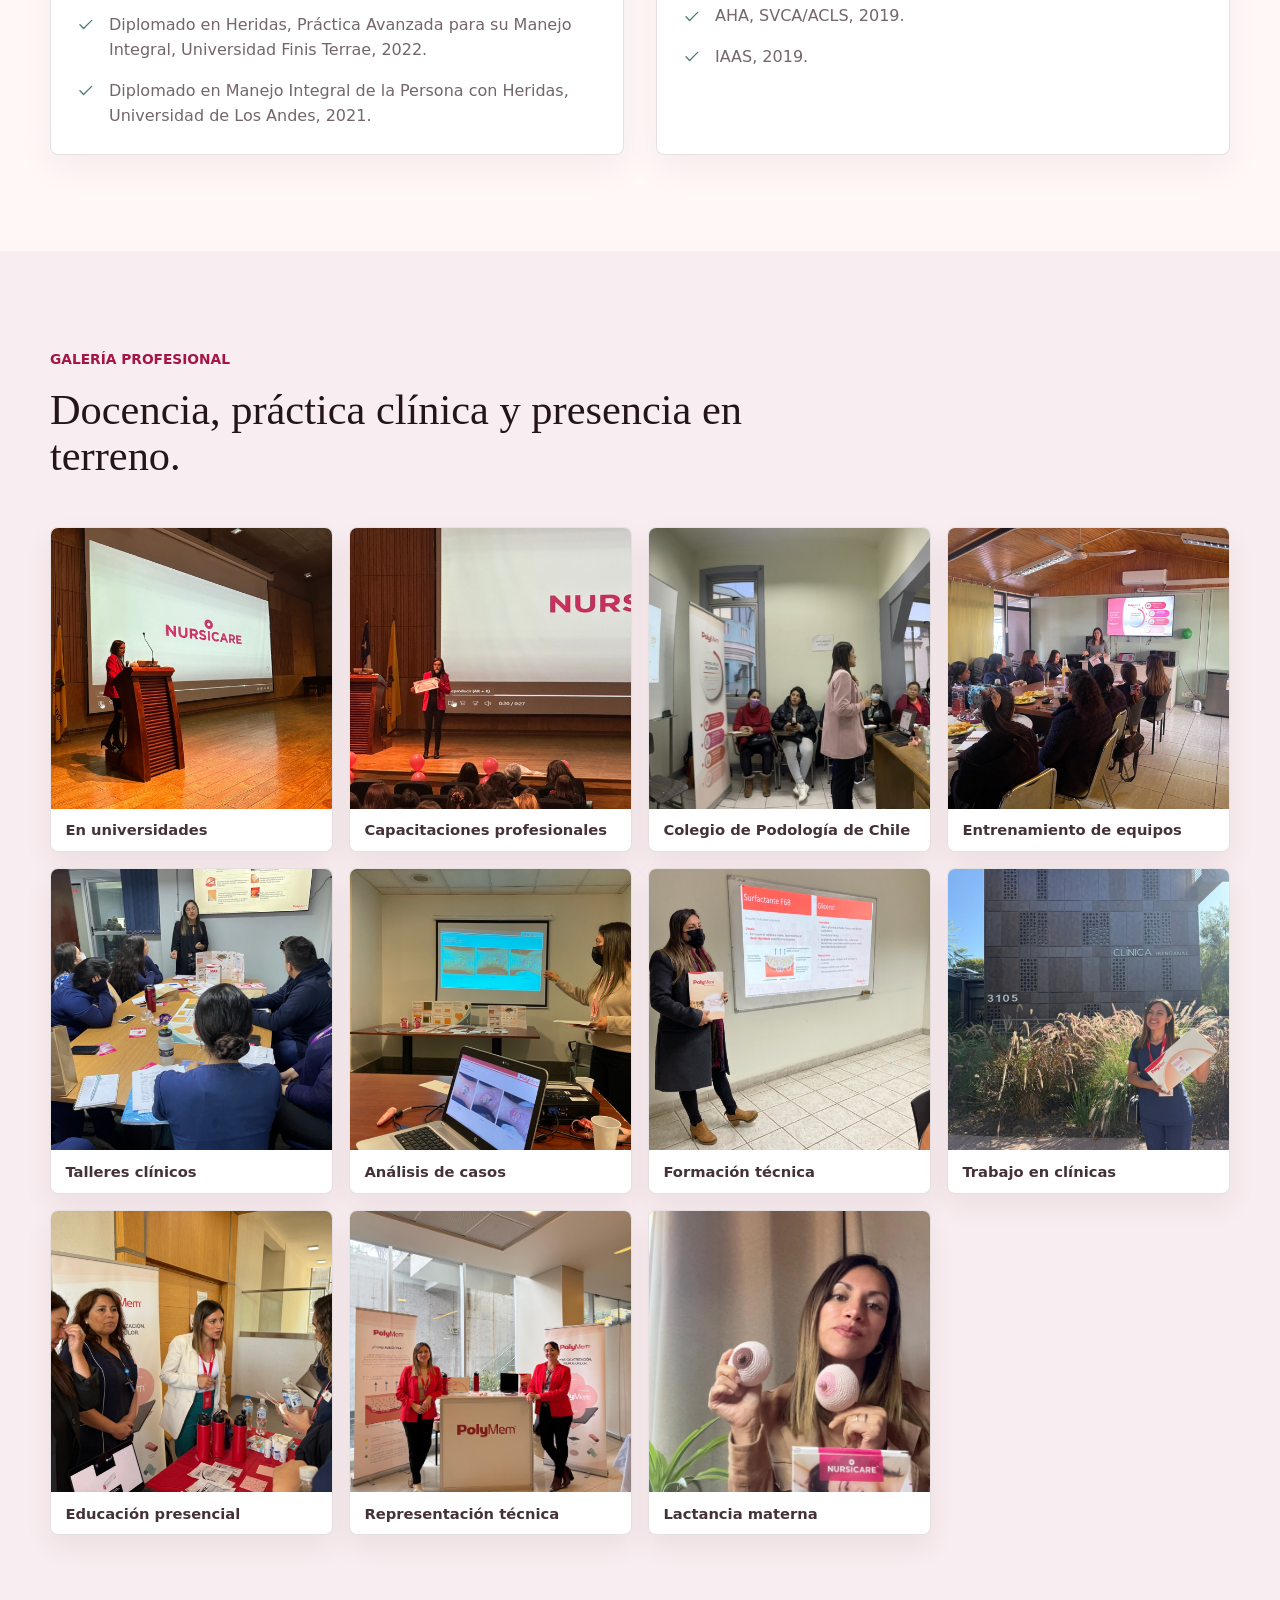
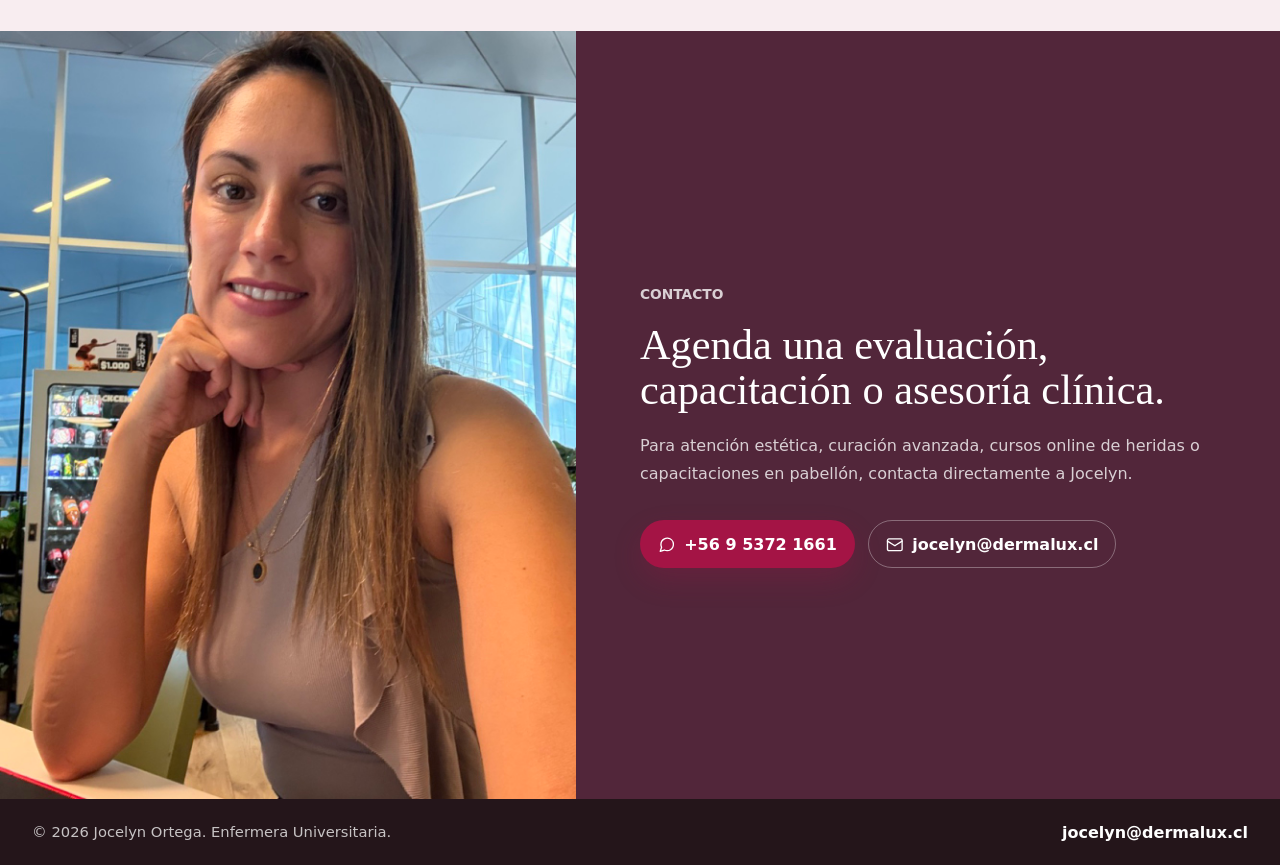
==== commit d7aa5155: "Update contact image in index.html" ====
--- a/index.html
+++ b/index.html
@@ -374,7 +374,7 @@
 
       <section class="contact-section" id="contacto" aria-labelledby="contact-title">
         <div class="contact-media">
-          <img src="assets/images/polymem-stand.jpg" alt="Jocelyn en stand PolyMem" loading="lazy" />
+          <img src="assets/images/hero-jocelyn.jpg" alt="Contacto Jocelyn Ortega Enfermera Especialista Heridas y Estética" loading="lazy" />
         </div>
         <div class="contact-content">
           <p class="section-kicker">Contacto</p>
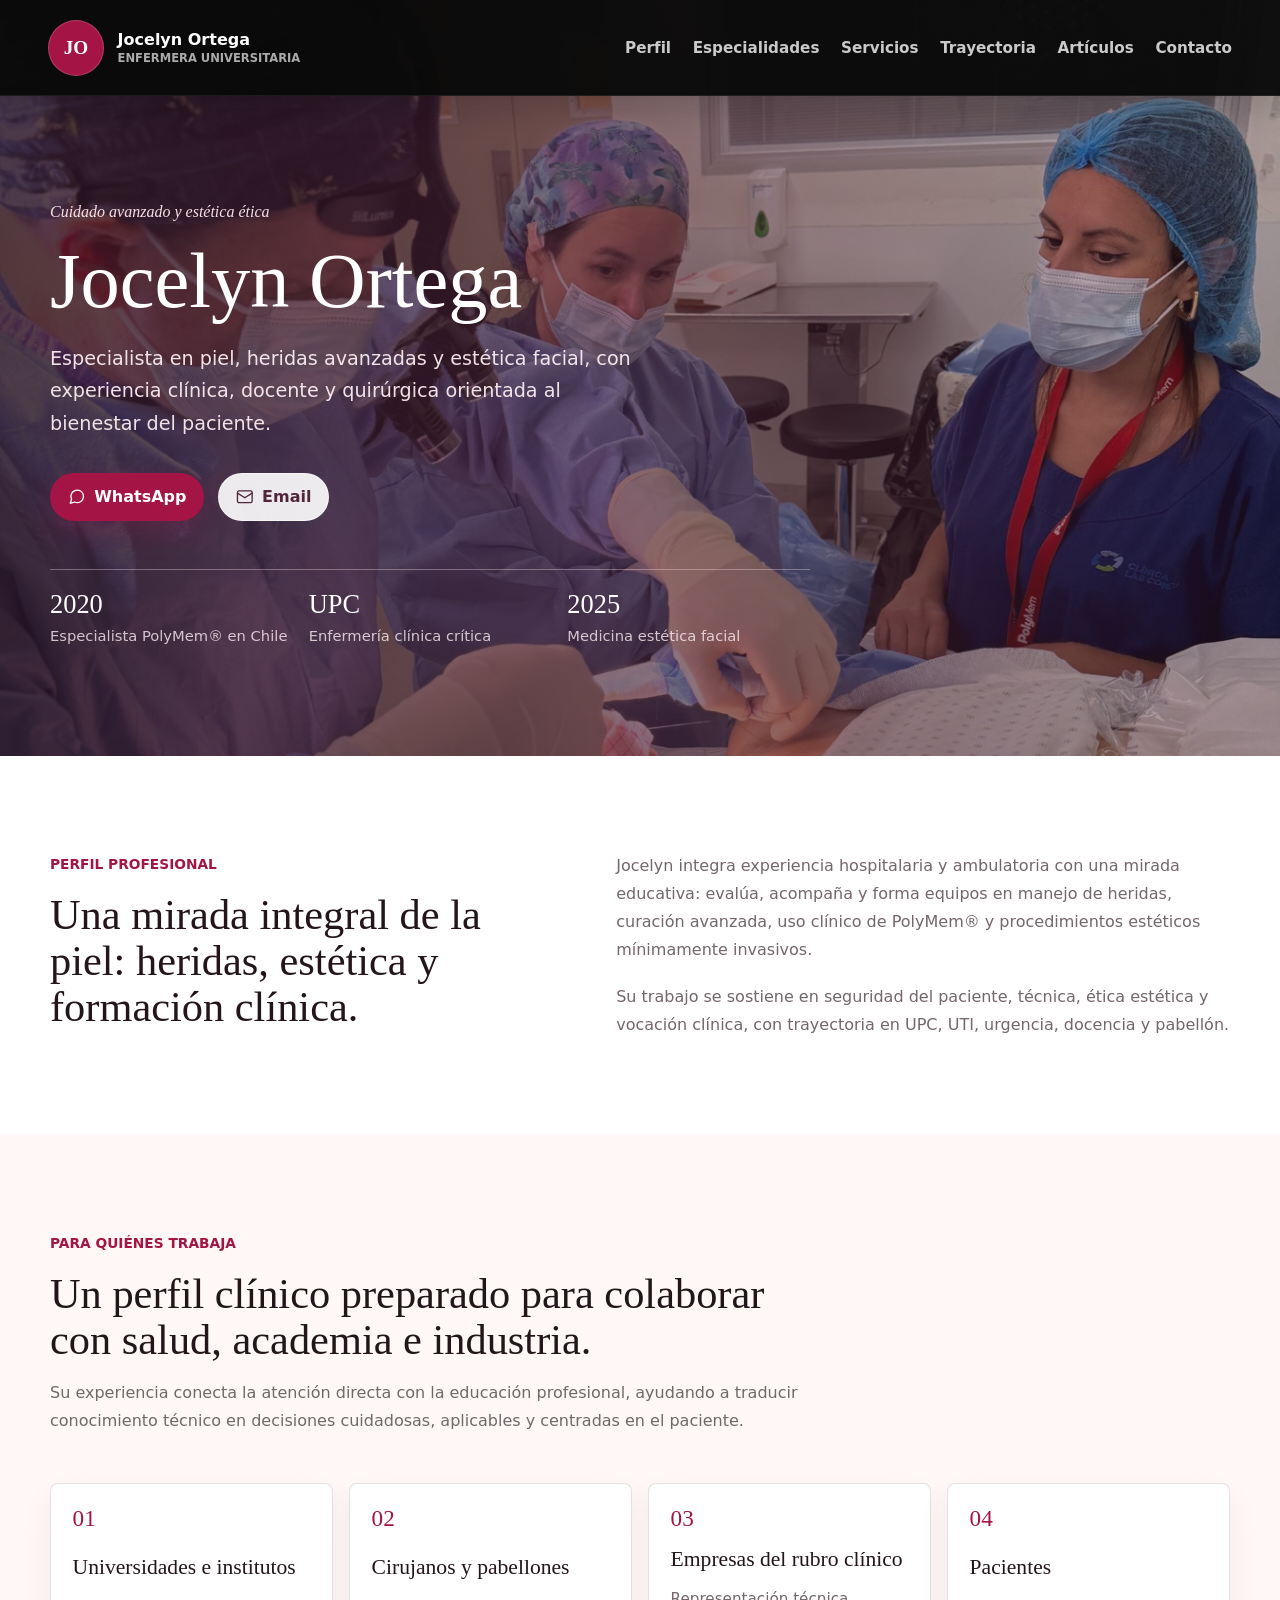
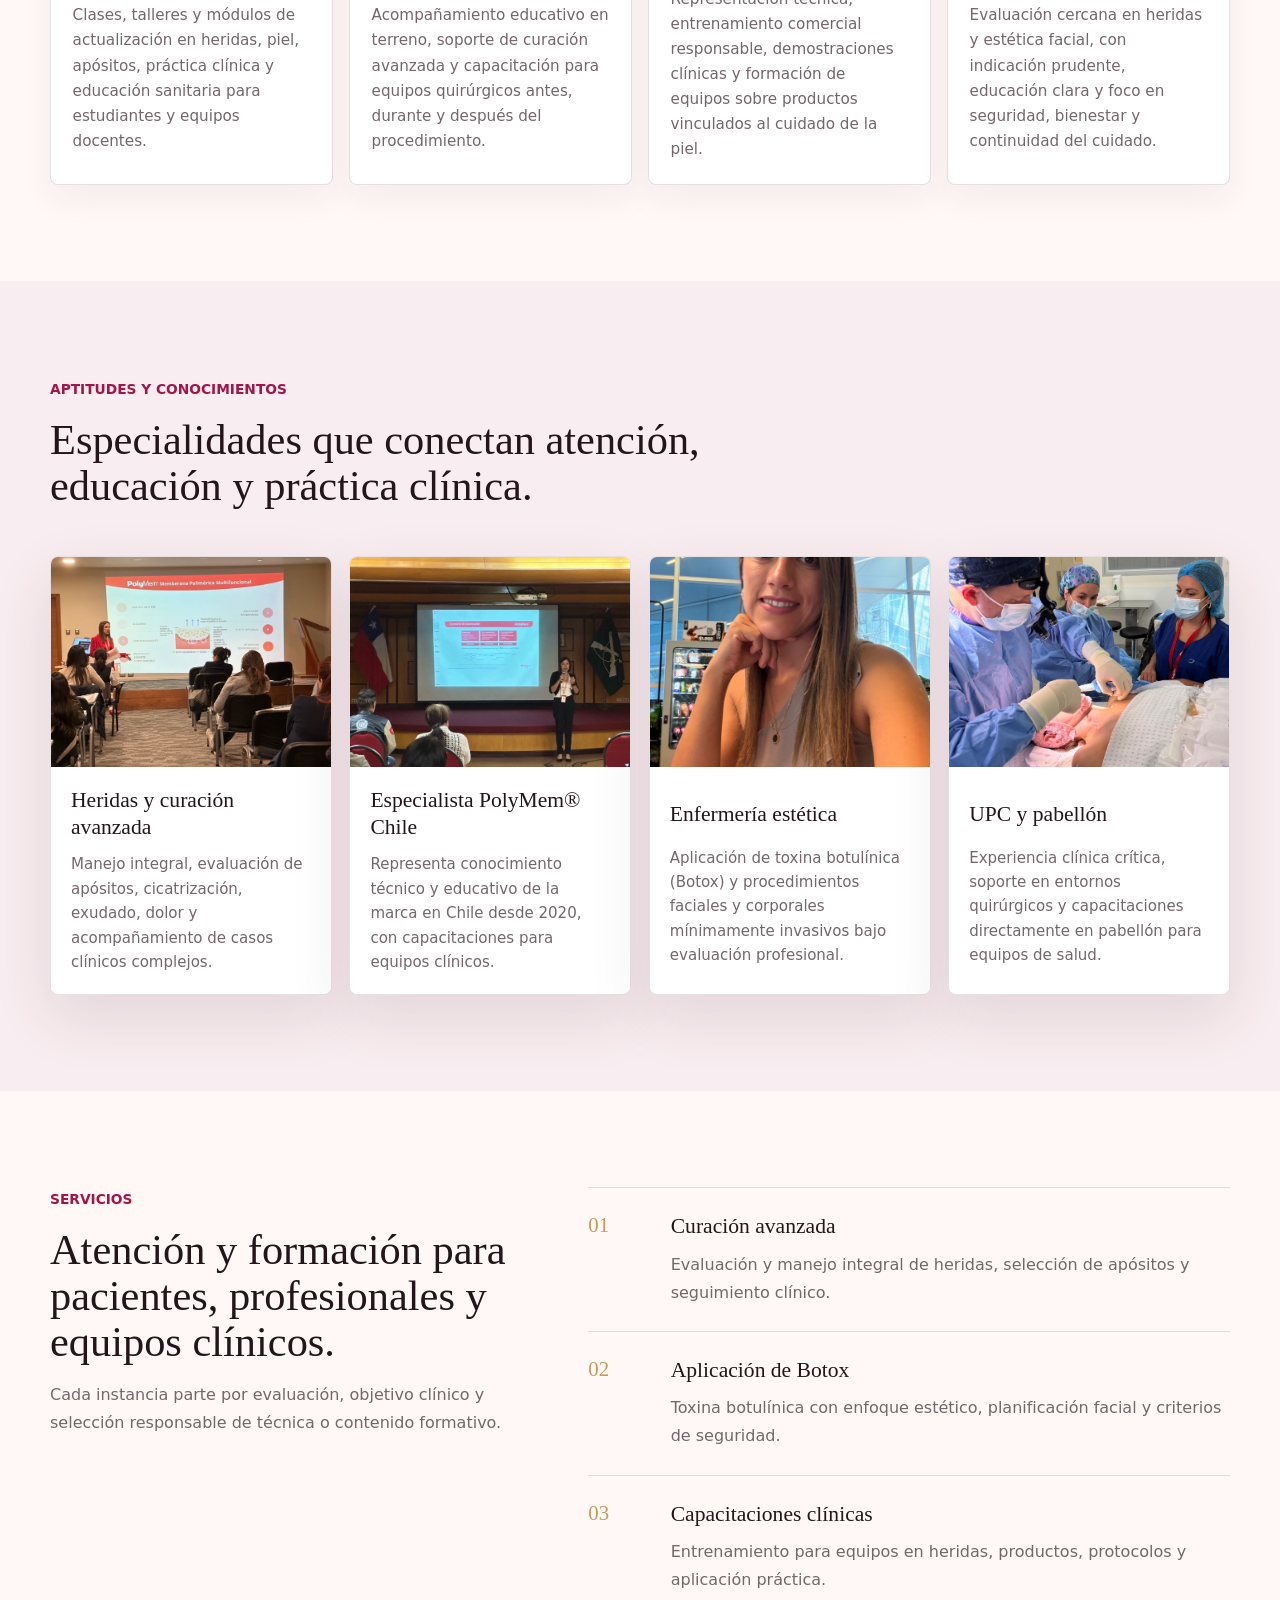
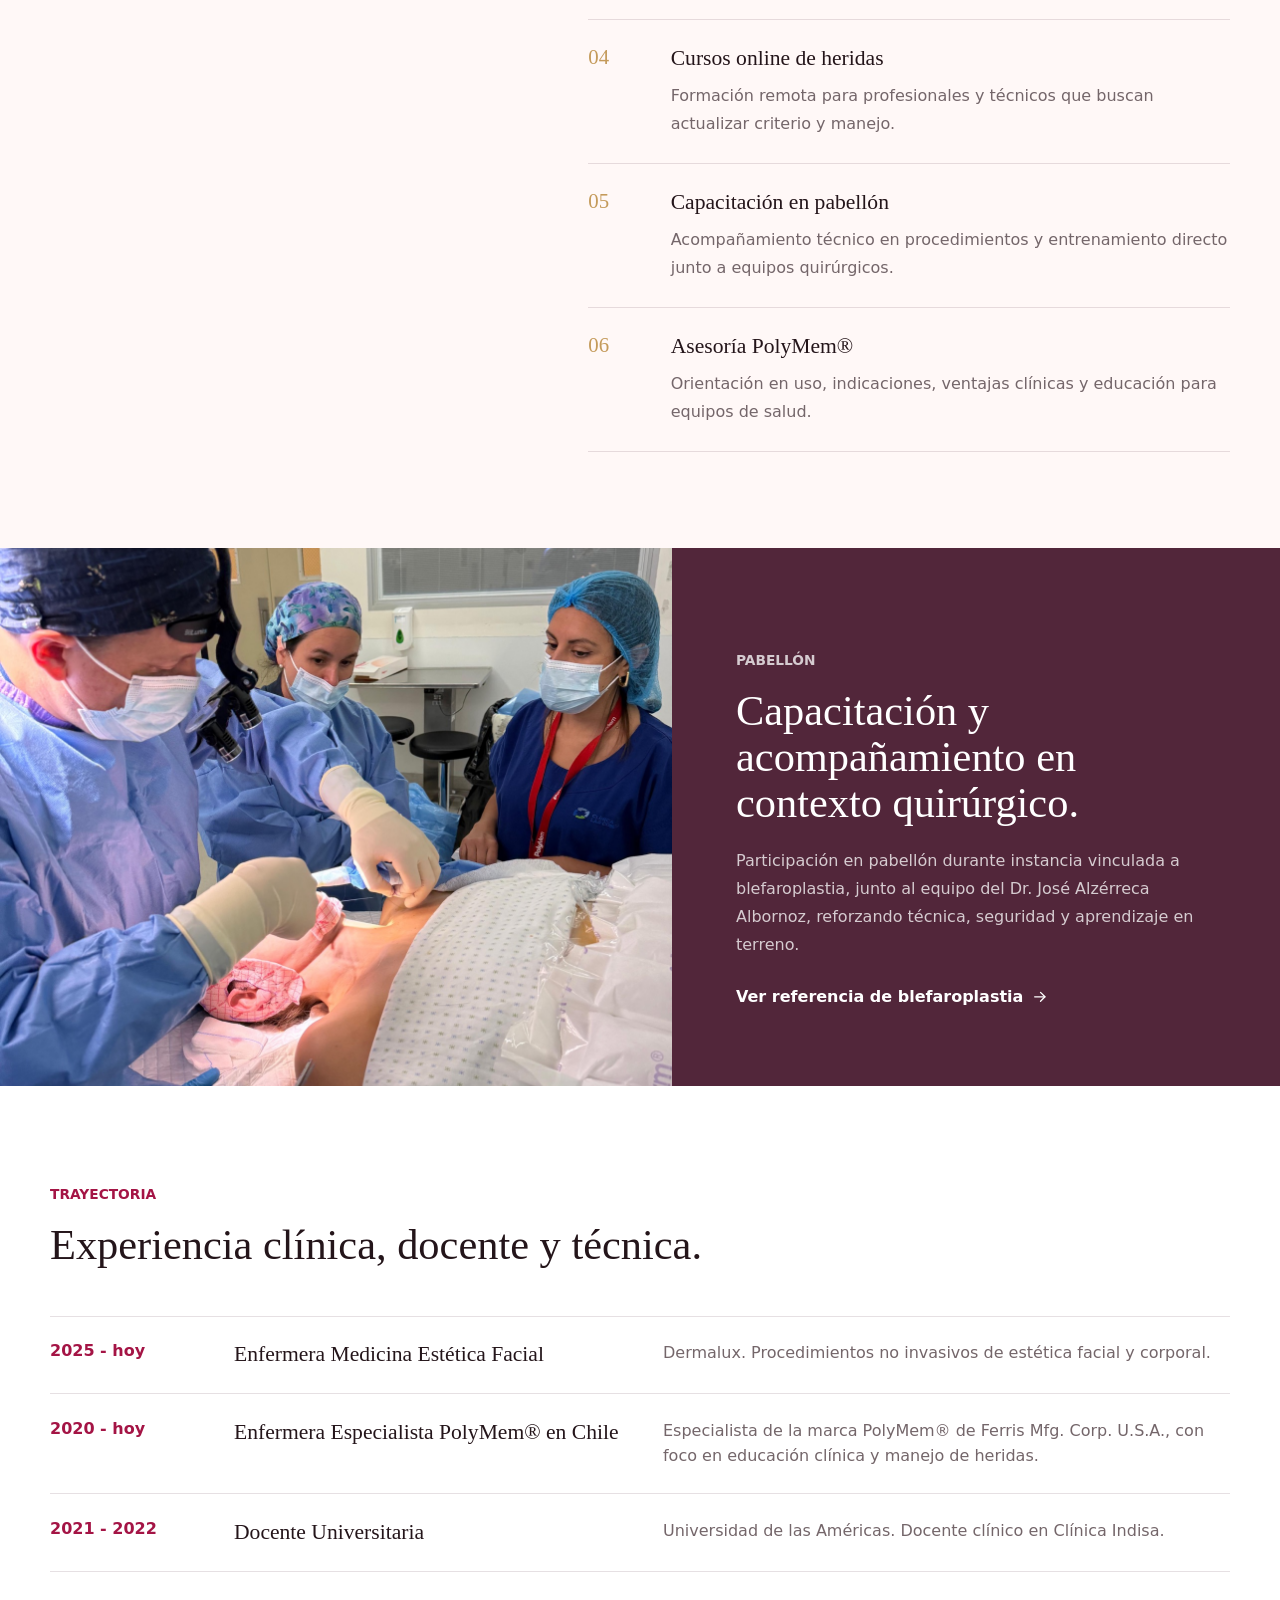
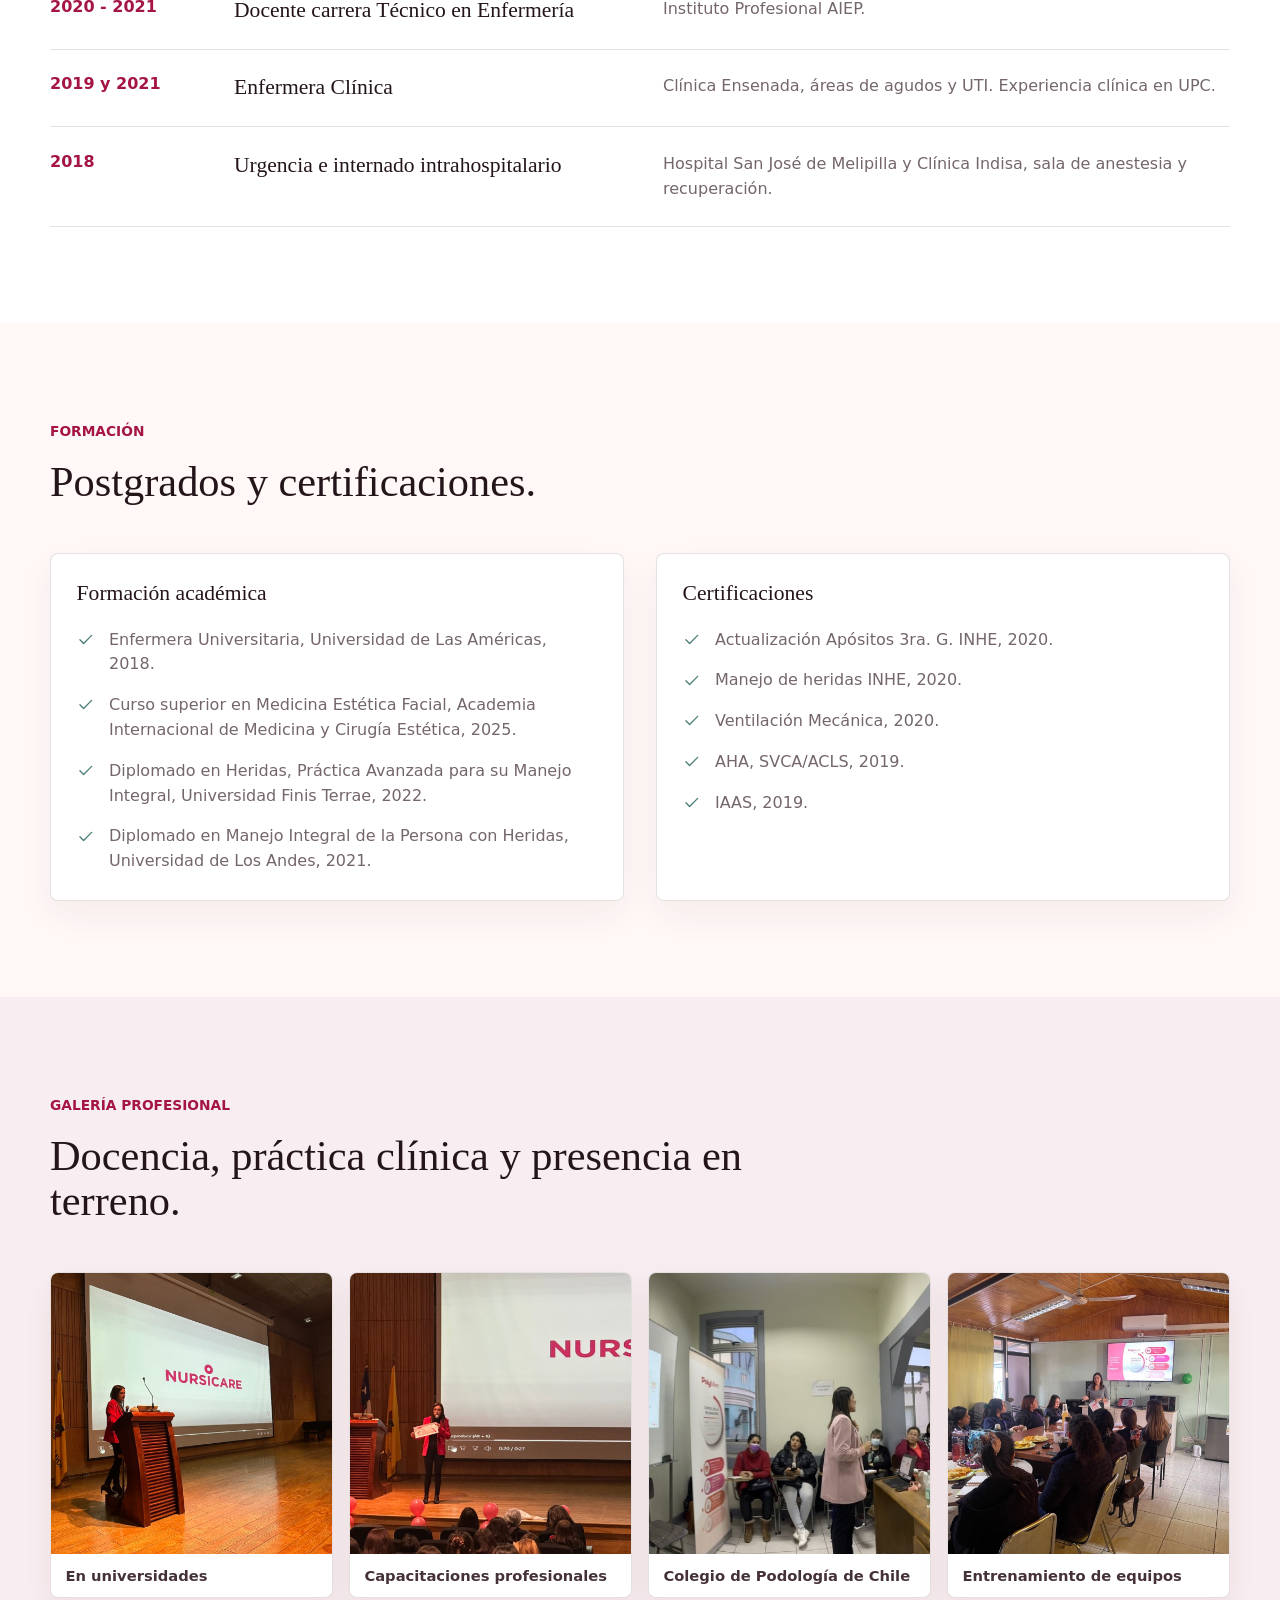
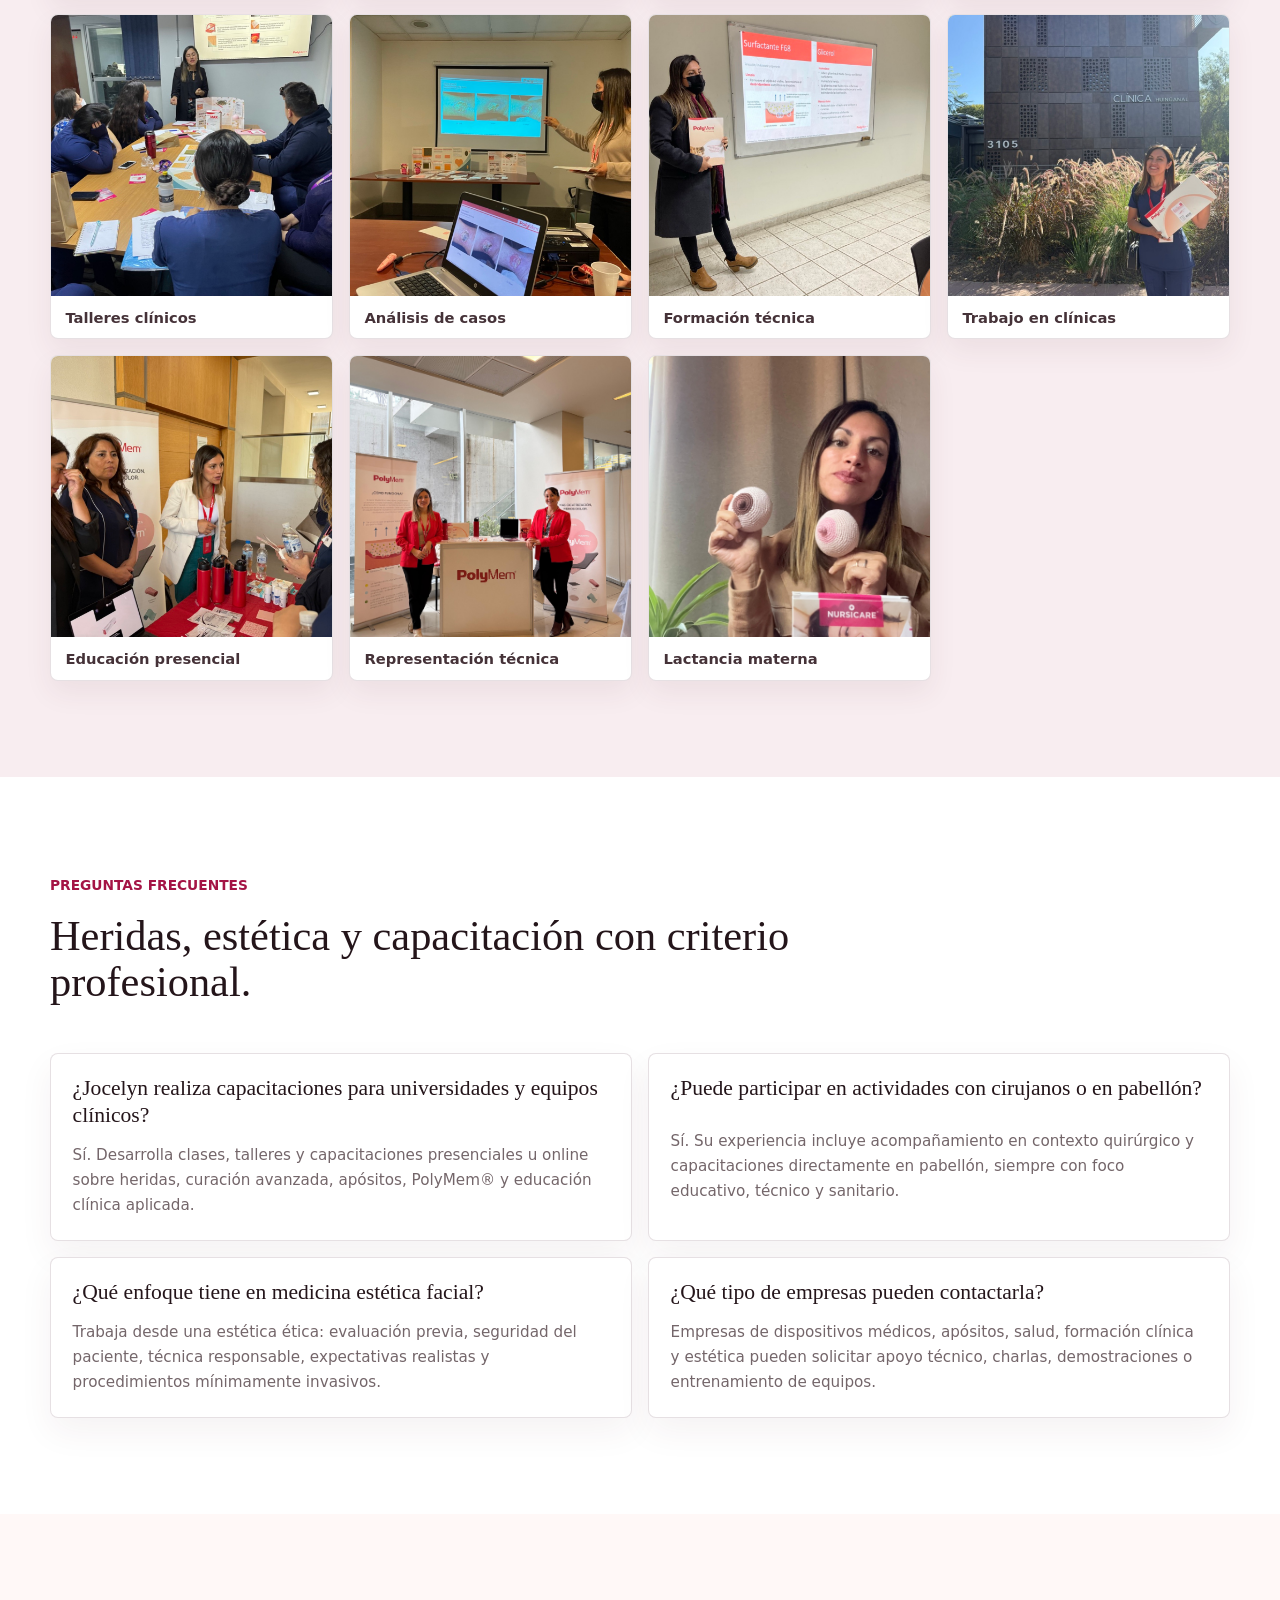
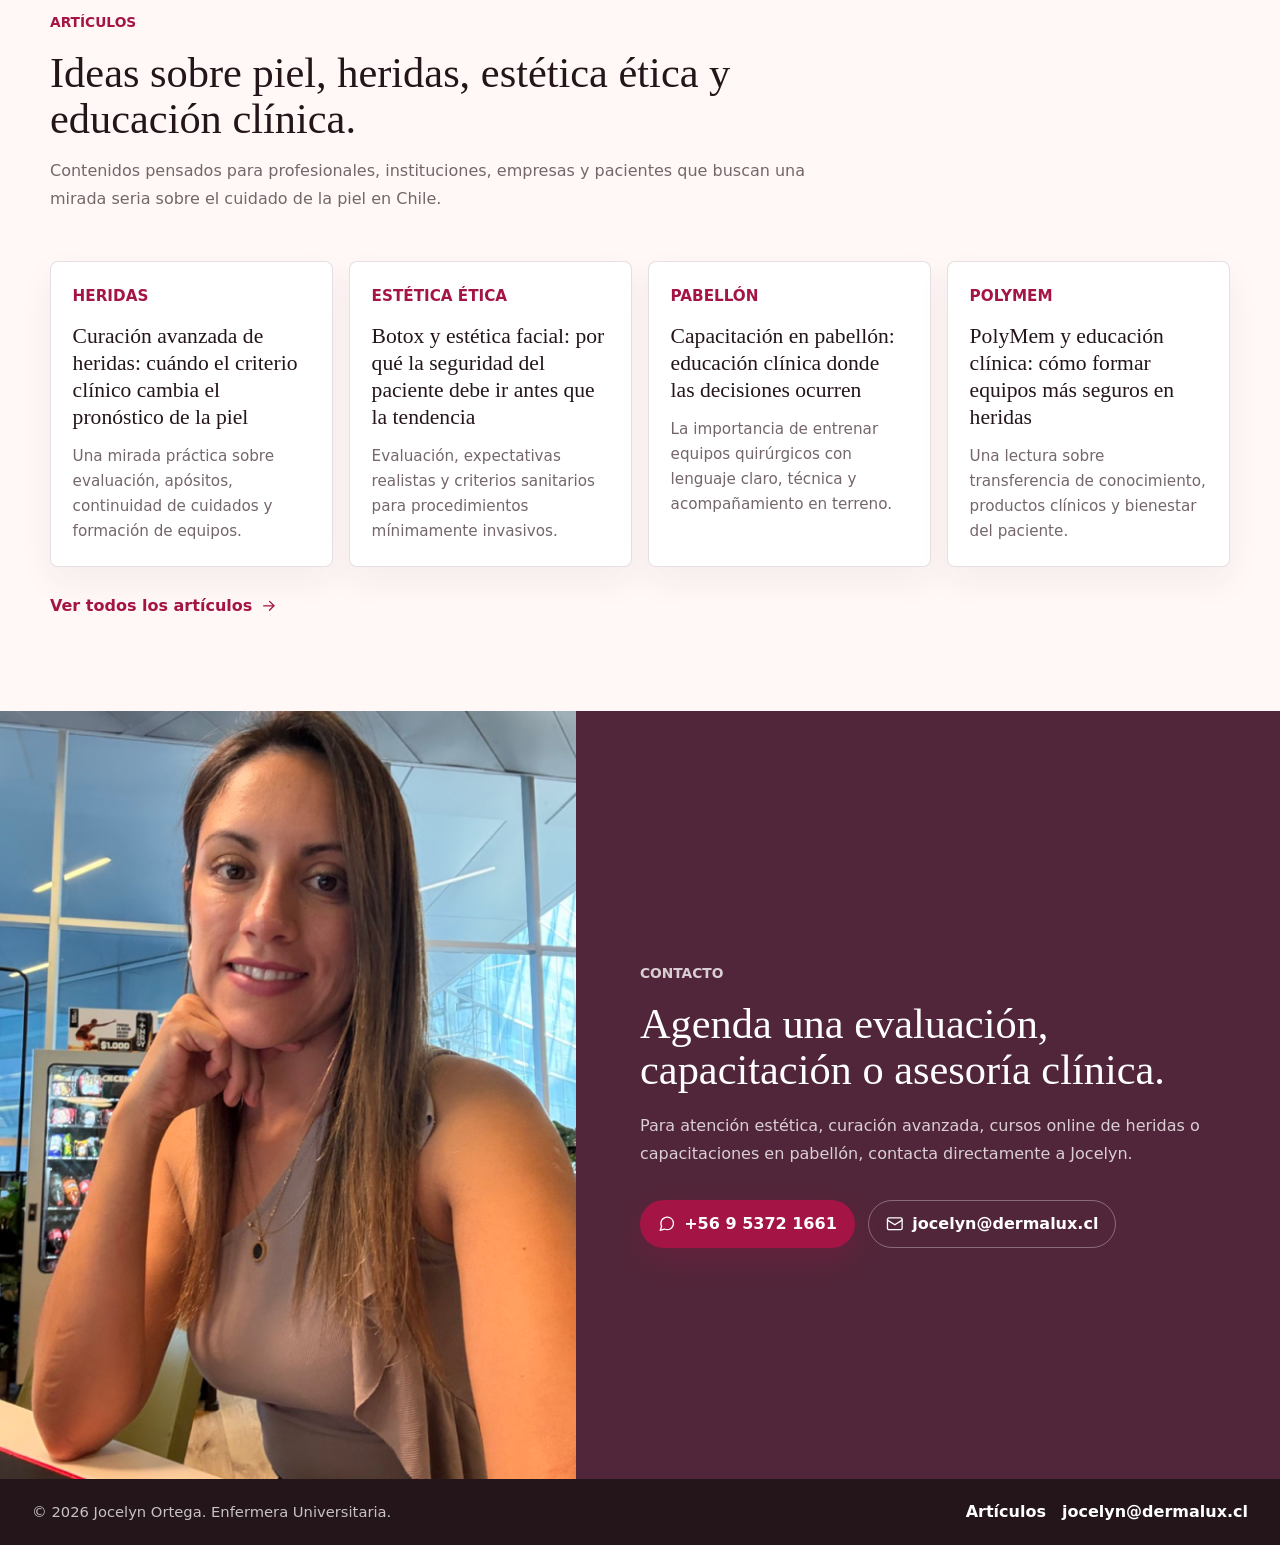
==== commit 7a512f98: "Add SEO strategy and editorial blog" ====
--- a/index.html
+++ b/index.html
@@ -3,33 +3,147 @@
   <head>
     <meta charset="utf-8" />
     <meta name="viewport" content="width=device-width, initial-scale=1" />
-    <title>Jocelyn Ortega | Enfermera Universitaria</title>
+    <title>Jocelyn Ortega | Heridas, Estética Ética y Capacitación Clínica</title>
     <meta
       name="description"
-      content="Jocelyn Ortega, Enfermera Universitaria especialista en heridas, PolyMem Chile, estética facial, UPC y capacitación clínica."
+      content="Enfermera especialista en heridas, PolyMem Chile, estética facial y capacitación clínica para cirujanos, universidades, empresas y pacientes."
     />
-    <meta name="theme-color" content="#151c1d" />
+    <meta name="author" content="Jocelyn Ortega" />
+    <meta name="robots" content="index, follow, max-image-preview:large" />
+    <meta
+      name="keywords"
+      content="enfermera especialista en heridas Chile, curación avanzada de heridas, enfermería estética ética, Botox Chile, PolyMem Chile, cursos de heridas online, capacitación clínica, capacitación en pabellón, enfermera UPC, Jocelyn Ortega"
+    />
+    <meta name="geo.region" content="CL" />
+    <meta name="geo.placename" content="Chile" />
+    <link rel="canonical" href="https://broskul.github.io/joenfermera/" />
+    <meta property="og:locale" content="es_CL" />
+    <meta property="og:type" content="website" />
+    <meta property="og:title" content="Jocelyn Ortega | Heridas, Estética Ética y Capacitación Clínica" />
+    <meta
+      property="og:description"
+      content="Enfermera Universitaria con foco en piel, heridas avanzadas, estética facial responsable, PolyMem Chile, docencia clínica y capacitaciones para equipos de salud."
+    />
+    <meta property="og:url" content="https://broskul.github.io/joenfermera/" />
+    <meta property="og:site_name" content="Jocelyn Ortega Enfermera" />
+    <meta property="og:image" content="https://broskul.github.io/joenfermera/assets/images/pabellon-blefaroplastia.jpg" />
+    <meta property="og:image:alt" content="Jocelyn Ortega en pabellón junto a equipo quirúrgico" />
+    <meta name="twitter:card" content="summary_large_image" />
+    <meta name="twitter:title" content="Jocelyn Ortega | Heridas, Estética Ética y Capacitación Clínica" />
+    <meta
+      name="twitter:description"
+      content="Referente profesional en piel, heridas avanzadas, estética facial ética y formación clínica en Chile."
+    />
+    <meta name="twitter:image" content="https://broskul.github.io/joenfermera/assets/images/pabellon-blefaroplastia.jpg" />
+    <meta name="theme-color" content="#0a0a0a" />
     <link rel="icon" href="assets/favicon.svg" type="image/svg+xml" />
     <link rel="stylesheet" href="styles.css" />
     <script type="application/ld+json">
       {
         "@context": "https://schema.org",
-        "@type": "Person",
-        "name": "Jocelyn Ortega",
-        "jobTitle": "Enfermera Universitaria",
-        "email": "mailto:jocelyn@dermalux.cl",
-        "telephone": "+56953721661",
-        "knowsAbout": [
-          "Curación avanzada de heridas",
-          "PolyMem",
-          "Medicina estética facial",
-          "Enfermería clínica UPC",
-          "Capacitación clínica"
-        ],
-        "worksFor": {
-          "@type": "Organization",
-          "name": "Dermalux"
-        }
+        "@graph": [
+          {
+            "@type": "WebSite",
+            "@id": "https://broskul.github.io/joenfermera/#website",
+            "url": "https://broskul.github.io/joenfermera/",
+            "name": "Jocelyn Ortega Enfermera",
+            "inLanguage": "es-CL",
+            "description": "Sitio profesional de Jocelyn Ortega, Enfermera Universitaria especialista en heridas, estética facial ética, PolyMem Chile y capacitación clínica."
+          },
+          {
+            "@type": "Person",
+            "@id": "https://broskul.github.io/joenfermera/#jocelyn-ortega",
+            "name": "Jocelyn Ortega",
+            "jobTitle": "Enfermera Universitaria",
+            "url": "https://broskul.github.io/joenfermera/",
+            "image": "https://broskul.github.io/joenfermera/assets/images/hero-jocelyn.jpg",
+            "email": "mailto:jocelyn@dermalux.cl",
+            "telephone": "+56953721661",
+            "worksFor": {
+              "@type": "Organization",
+              "name": "Dermalux Estética J.O."
+            },
+            "alumniOf": [
+              { "@type": "CollegeOrUniversity", "name": "Universidad de Las Américas" },
+              { "@type": "CollegeOrUniversity", "name": "Universidad Finis Terrae" },
+              { "@type": "CollegeOrUniversity", "name": "Universidad de Los Andes" }
+            ],
+            "knowsAbout": [
+              "Curación avanzada de heridas",
+              "Manejo integral de heridas",
+              "PolyMem Chile",
+              "Medicina estética facial",
+              "Aplicación de toxina botulínica",
+              "Enfermería clínica UPC",
+              "Capacitación clínica",
+              "Capacitación en pabellón",
+              "Docencia universitaria en enfermería",
+              "Bienestar del paciente"
+            ],
+            "hasCredential": [
+              "Diplomado en Heridas, Práctica Avanzada para su Manejo Integral",
+              "Diplomado en Manejo Integral de la Persona con Heridas",
+              "Curso superior en Medicina Estética Facial",
+              "ACLS / SVCA"
+            ]
+          },
+          {
+            "@type": "ProfessionalService",
+            "@id": "https://broskul.github.io/joenfermera/#servicios",
+            "name": "Jocelyn Ortega - Servicios de enfermería, heridas y estética",
+            "url": "https://broskul.github.io/joenfermera/",
+            "areaServed": "Chile",
+            "email": "mailto:jocelyn@dermalux.cl",
+            "telephone": "+56953721661",
+            "founder": { "@id": "https://broskul.github.io/joenfermera/#jocelyn-ortega" },
+            "serviceType": [
+              "Curación avanzada de heridas",
+              "Capacitación clínica en heridas",
+              "Cursos online de heridas",
+              "Medicina estética facial",
+              "Capacitación en pabellón",
+              "Asesoría PolyMem"
+            ]
+          },
+          {
+            "@type": "FAQPage",
+            "@id": "https://broskul.github.io/joenfermera/#faq",
+            "mainEntity": [
+              {
+                "@type": "Question",
+                "name": "¿Jocelyn realiza capacitaciones para universidades y equipos clínicos?",
+                "acceptedAnswer": {
+                  "@type": "Answer",
+                  "text": "Sí. Desarrolla clases, talleres y capacitaciones presenciales u online sobre heridas, curación avanzada, apósitos, PolyMem y educación clínica aplicada."
+                }
+              },
+              {
+                "@type": "Question",
+                "name": "¿Puede participar en actividades con cirujanos o en pabellón?",
+                "acceptedAnswer": {
+                  "@type": "Answer",
+                  "text": "Sí. Su experiencia incluye acompañamiento en contexto quirúrgico y capacitaciones directamente en pabellón, siempre con foco educativo, técnico y sanitario."
+                }
+              },
+              {
+                "@type": "Question",
+                "name": "¿Qué enfoque tiene en medicina estética facial?",
+                "acceptedAnswer": {
+                  "@type": "Answer",
+                  "text": "Trabaja desde una estética ética: evaluación previa, seguridad del paciente, técnica responsable, expectativas realistas y procedimientos mínimamente invasivos."
+                }
+              },
+              {
+                "@type": "Question",
+                "name": "¿Qué tipo de empresas pueden contactarla?",
+                "acceptedAnswer": {
+                  "@type": "Answer",
+                  "text": "Empresas de dispositivos médicos, apósitos, salud, formación clínica y estética pueden solicitar apoyo técnico, charlas, demostraciones o entrenamiento de equipos."
+                }
+              }
+            ]
+          }
+        ]
       }
     </script>
   </head>
@@ -82,6 +196,7 @@
         <a href="#especialidades">Especialidades</a>
         <a href="#servicios">Servicios</a>
         <a href="#trayectoria">Trayectoria</a>
+        <a href="#articulos">Artículos</a>
         <a href="#contacto">Contacto</a>
       </nav>
     </header>
@@ -99,7 +214,7 @@
           <p class="eyebrow">Cuidado avanzado y estética ética</p>
           <h1 id="hero-title">Jocelyn Ortega</h1>
           <p class="hero-lead">
-            Heridas, estética facial y formación clínica con una mirada segura, cercana y profesional.
+            Especialista en piel, heridas avanzadas y estética facial, con experiencia clínica, docente y quirúrgica orientada al bienestar del paciente.
           </p>
           <div class="hero-actions" aria-label="Acciones de contacto">
             <a class="button button-primary" href="https://wa.me/56953721661?text=Hola%20Jocelyn%2C%20quiero%20consultar%20por%20una%20atenci%C3%B3n%20o%20capacitaci%C3%B3n.">
@@ -132,7 +247,7 @@
         <div class="section-inner intro-grid">
           <div>
             <p class="section-kicker">Perfil profesional</p>
-            <h2>Clínica, heridas y estética con criterio sanitario.</h2>
+            <h2>Una mirada integral de la piel: heridas, estética y formación clínica.</h2>
           </div>
           <div class="intro-copy">
             <p>
@@ -141,6 +256,40 @@
             <p>
               Su trabajo se sostiene en seguridad del paciente, técnica, ética estética y vocación clínica, con trayectoria en UPC, UTI, urgencia, docencia y pabellón.
             </p>
+          </div>
+        </div>
+      </section>
+
+      <section class="section audience-section" aria-labelledby="audience-title">
+        <div class="section-inner">
+          <div class="section-heading">
+            <p class="section-kicker">Para quiénes trabaja</p>
+            <h2 id="audience-title">Un perfil clínico preparado para colaborar con salud, academia e industria.</h2>
+            <p>
+              Su experiencia conecta la atención directa con la educación profesional, ayudando a traducir conocimiento técnico en decisiones cuidadosas, aplicables y centradas en el paciente.
+            </p>
+          </div>
+          <div class="audience-grid">
+            <article class="audience-card">
+              <span>01</span>
+              <h3>Universidades e institutos</h3>
+              <p>Clases, talleres y módulos de actualización en heridas, piel, apósitos, práctica clínica y educación sanitaria para estudiantes y equipos docentes.</p>
+            </article>
+            <article class="audience-card">
+              <span>02</span>
+              <h3>Cirujanos y pabellones</h3>
+              <p>Acompañamiento educativo en terreno, soporte de curación avanzada y capacitación para equipos quirúrgicos antes, durante y después del procedimiento.</p>
+            </article>
+            <article class="audience-card">
+              <span>03</span>
+              <h3>Empresas del rubro clínico</h3>
+              <p>Representación técnica, entrenamiento comercial responsable, demostraciones clínicas y formación de equipos sobre productos vinculados al cuidado de la piel.</p>
+            </article>
+            <article class="audience-card">
+              <span>04</span>
+              <h3>Pacientes</h3>
+              <p>Evaluación cercana en heridas y estética facial, con indicación prudente, educación clara y foco en seguridad, bienestar y continuidad del cuidado.</p>
+            </article>
           </div>
         </div>
       </section>
@@ -372,6 +521,68 @@
         </div>
       </section>
 
+      <section class="section faq-section" aria-labelledby="faq-title">
+        <div class="section-inner">
+          <div class="section-heading">
+            <p class="section-kicker">Preguntas frecuentes</p>
+            <h2 id="faq-title">Heridas, estética y capacitación con criterio profesional.</h2>
+          </div>
+          <div class="faq-grid">
+            <article class="faq-item">
+              <h3>¿Jocelyn realiza capacitaciones para universidades y equipos clínicos?</h3>
+              <p>Sí. Desarrolla clases, talleres y capacitaciones presenciales u online sobre heridas, curación avanzada, apósitos, PolyMem® y educación clínica aplicada.</p>
+            </article>
+            <article class="faq-item">
+              <h3>¿Puede participar en actividades con cirujanos o en pabellón?</h3>
+              <p>Sí. Su experiencia incluye acompañamiento en contexto quirúrgico y capacitaciones directamente en pabellón, siempre con foco educativo, técnico y sanitario.</p>
+            </article>
+            <article class="faq-item">
+              <h3>¿Qué enfoque tiene en medicina estética facial?</h3>
+              <p>Trabaja desde una estética ética: evaluación previa, seguridad del paciente, técnica responsable, expectativas realistas y procedimientos mínimamente invasivos.</p>
+            </article>
+            <article class="faq-item">
+              <h3>¿Qué tipo de empresas pueden contactarla?</h3>
+              <p>Empresas de dispositivos médicos, apósitos, salud, formación clínica y estética pueden solicitar apoyo técnico, charlas, demostraciones o entrenamiento de equipos.</p>
+            </article>
+          </div>
+        </div>
+      </section>
+
+      <section class="section blog-preview-section" id="articulos" aria-labelledby="articles-title">
+        <div class="section-inner">
+          <div class="section-heading">
+            <p class="section-kicker">Artículos</p>
+            <h2 id="articles-title">Ideas sobre piel, heridas, estética ética y educación clínica.</h2>
+            <p>
+              Contenidos pensados para profesionales, instituciones, empresas y pacientes que buscan una mirada seria sobre el cuidado de la piel en Chile.
+            </p>
+          </div>
+          <div class="article-grid">
+            <article class="article-card">
+              <p class="article-tag">Heridas</p>
+              <h3><a href="blog/curacion-avanzada-heridas-chile.html">Curación avanzada de heridas: cuándo el criterio clínico cambia el pronóstico de la piel</a></h3>
+              <p>Una mirada práctica sobre evaluación, apósitos, continuidad de cuidados y formación de equipos.</p>
+            </article>
+            <article class="article-card">
+              <p class="article-tag">Estética ética</p>
+              <h3><a href="blog/enfermeria-estetica-etica-botox.html">Botox y estética facial: por qué la seguridad del paciente debe ir antes que la tendencia</a></h3>
+              <p>Evaluación, expectativas realistas y criterios sanitarios para procedimientos mínimamente invasivos.</p>
+            </article>
+            <article class="article-card">
+              <p class="article-tag">Pabellón</p>
+              <h3><a href="blog/capacitacion-pabellon-equipos-quirurgicos.html">Capacitación en pabellón: educación clínica donde las decisiones ocurren</a></h3>
+              <p>La importancia de entrenar equipos quirúrgicos con lenguaje claro, técnica y acompañamiento en terreno.</p>
+            </article>
+            <article class="article-card">
+              <p class="article-tag">PolyMem</p>
+              <h3><a href="blog/polymem-educacion-clinica-heridas.html">PolyMem y educación clínica: cómo formar equipos más seguros en heridas</a></h3>
+              <p>Una lectura sobre transferencia de conocimiento, productos clínicos y bienestar del paciente.</p>
+            </article>
+          </div>
+          <a class="text-link text-link-dark" href="blog/">Ver todos los artículos <svg class="icon"><use href="#icon-arrow"></use></svg></a>
+        </div>
+      </section>
+
       <section class="contact-section" id="contacto" aria-labelledby="contact-title">
         <div class="contact-media">
           <img src="assets/images/hero-jocelyn.jpg" alt="Contacto Jocelyn Ortega Enfermera Especialista Heridas y Estética" loading="lazy" />
@@ -398,7 +609,10 @@
 
     <footer class="site-footer">
       <p>© <span data-year></span> Jocelyn Ortega. Enfermera Universitaria.</p>
-      <a href="mailto:jocelyn@dermalux.cl">jocelyn@dermalux.cl</a>
+      <div class="footer-links">
+        <a href="blog/">Artículos</a>
+        <a href="mailto:jocelyn@dermalux.cl">jocelyn@dermalux.cl</a>
+      </div>
     </footer>
 
     <script src="script.js"></script>
--- a/styles.css
+++ b/styles.css
@@ -63,6 +63,7 @@
   font-weight: 500;
   letter-spacing: 0;
   margin: 0;
+  overflow-wrap: break-word;
 }
 
 h1 {
@@ -408,6 +409,42 @@
   margin-top: 1rem;
 }
 
+.audience-section {
+  background: var(--paper);
+}
+
+.audience-grid {
+  display: grid;
+  gap: 1rem;
+  grid-template-columns: repeat(4, minmax(0, 1fr));
+  margin-top: 3rem;
+}
+
+.audience-card,
+.article-card,
+.faq-item {
+  background: var(--surface);
+  border: 1px solid var(--line);
+  border-radius: 8px;
+  box-shadow: 0 14px 34px rgba(82, 38, 58, 0.06);
+  display: grid;
+  gap: 0.85rem;
+  padding: 1.35rem;
+}
+
+.audience-card span {
+  color: var(--rose);
+  font-family: Georgia, "Times New Roman", serif;
+  font-size: 1.45rem;
+}
+
+.audience-card p,
+.article-card p,
+.faq-item p {
+  font-size: 0.95rem;
+  line-height: 1.65;
+}
+
 .specialty-section {
   background: var(--soft);
 }
@@ -637,6 +674,200 @@
   font-size: 0.92rem;
   font-weight: 720;
   padding: 0.8rem 0.9rem;
+}
+
+.faq-section {
+  background: var(--surface);
+}
+
+.faq-grid {
+  display: grid;
+  gap: 1rem;
+  grid-template-columns: repeat(2, minmax(0, 1fr));
+  margin-top: 3rem;
+}
+
+.blog-preview-section {
+  background: var(--paper);
+}
+
+.article-grid {
+  display: grid;
+  gap: 1rem;
+  grid-template-columns: repeat(4, minmax(0, 1fr));
+  margin-top: 3rem;
+}
+
+.article-card {
+  align-content: start;
+  min-height: 280px;
+}
+
+.article-card a {
+  color: inherit;
+  text-decoration: none;
+}
+
+.article-card a:hover,
+.article-card a:focus-visible {
+  color: var(--rose);
+}
+
+.article-tag {
+  color: var(--rose);
+  font-size: 0.78rem;
+  font-weight: 820;
+  line-height: 1.2;
+  text-transform: uppercase;
+}
+
+.text-link-dark {
+  color: var(--rose);
+}
+
+.text-link-dark:hover,
+.text-link-dark:focus-visible {
+  color: var(--rose-deep);
+}
+
+.blog-hero {
+  background:
+    linear-gradient(90deg, rgba(42, 18, 30, 0.9), rgba(82, 38, 58, 0.72)),
+    url("assets/images/pabellon-blefaroplastia.jpg") center / cover;
+  color: #fff;
+  padding: 10.5rem 2rem 5rem;
+}
+
+.blog-hero .section-inner {
+  display: grid;
+  gap: 1.5rem;
+  max-width: 900px;
+}
+
+.blog-hero h1,
+.blog-hero p {
+  color: #fff;
+}
+
+.blog-hero h1 {
+  font-size: clamp(2.4rem, 5vw, 4.8rem);
+}
+
+.breadcrumbs {
+  color: rgba(255, 255, 255, 0.76);
+  display: flex;
+  flex-wrap: wrap;
+  font-size: 0.9rem;
+  gap: 0.45rem;
+}
+
+.breadcrumbs a {
+  color: #fff;
+  text-decoration: none;
+}
+
+.blog-layout {
+  background: var(--paper);
+  padding: 5rem 2rem;
+}
+
+.article-page {
+  background: var(--paper);
+  padding: 10rem 2rem 5rem;
+}
+
+.article-shell {
+  display: grid;
+  gap: 3rem;
+  grid-template-columns: minmax(0, 0.72fr) minmax(280px, 0.28fr);
+  margin: 0 auto;
+  max-width: var(--max);
+  width: 100%;
+}
+
+.article-shell > * {
+  min-width: 0;
+}
+
+.article-body {
+  background: var(--surface);
+  border: 1px solid var(--line);
+  border-radius: 8px;
+  box-shadow: 0 14px 34px rgba(82, 38, 58, 0.06);
+  overflow: hidden;
+  padding: 3rem;
+}
+
+.article-body h1 {
+  color: var(--ink);
+  font-size: clamp(2.1rem, 5vw, 3.8rem);
+  line-height: 1.02;
+}
+
+.article-body h2 {
+  font-size: 2rem;
+  margin-top: 2.6rem;
+}
+
+.article-body p {
+  margin-top: 1.15rem;
+}
+
+.article-body ul {
+  display: grid;
+  gap: 0.75rem;
+  list-style: disc;
+  margin: 1.2rem 0 0 1.25rem;
+  padding: 0;
+}
+
+.article-body li {
+  color: var(--muted);
+  line-height: 1.65;
+}
+
+.article-meta {
+  color: var(--rose);
+  font-size: 0.86rem;
+  font-weight: 820;
+  line-height: 1.4;
+  margin-bottom: 1rem;
+  text-transform: uppercase;
+}
+
+.article-aside {
+  align-self: start;
+  display: grid;
+  gap: 1rem;
+  position: sticky;
+  top: 120px;
+}
+
+.aside-card {
+  background: var(--plum);
+  border-radius: 8px;
+  color: #fff;
+  padding: 1.35rem;
+}
+
+.aside-card h2,
+.aside-card h3,
+.aside-card p {
+  color: #fff;
+}
+
+.aside-card p {
+  color: rgba(255, 255, 255, 0.78);
+  font-size: 0.95rem;
+  margin-top: 0.8rem;
+}
+
+.back-link {
+  color: var(--rose);
+  display: inline-flex;
+  font-weight: 780;
+  margin-bottom: 1.5rem;
+  text-decoration: none;
 }
 
 .contact-section {
@@ -685,6 +916,12 @@
   text-decoration: none;
 }
 
+.footer-links {
+  display: flex;
+  flex-wrap: wrap;
+  gap: 1rem;
+}
+
 @media (max-width: 1040px) {
   h1 {
     font-size: 4rem;
@@ -695,6 +932,8 @@
   }
 
   .specialty-grid,
+  .audience-grid,
+  .article-grid,
   .gallery-grid {
     grid-template-columns: repeat(2, minmax(0, 1fr));
   }
@@ -711,6 +950,14 @@
   .feature-band,
   .contact-section {
     grid-template-columns: 1fr;
+  }
+
+  .article-shell {
+    grid-template-columns: minmax(0, 1fr);
+  }
+
+  .article-aside {
+    position: static;
   }
 
   .feature-media img,
@@ -804,9 +1051,26 @@
   }
 
   .specialty-grid,
+  .audience-grid,
+  .article-grid,
+  .faq-grid,
   .gallery-grid,
   .education-columns {
     grid-template-columns: 1fr;
+  }
+
+  .blog-hero {
+    padding: 7rem 1rem 3.5rem;
+  }
+
+  .blog-layout,
+  .article-page {
+    padding: 4.2rem 1rem;
+  }
+
+  .article-body {
+    padding: 1.35rem;
+    width: min(100%, calc(100vw - 2rem));
   }
 
   .service-item {
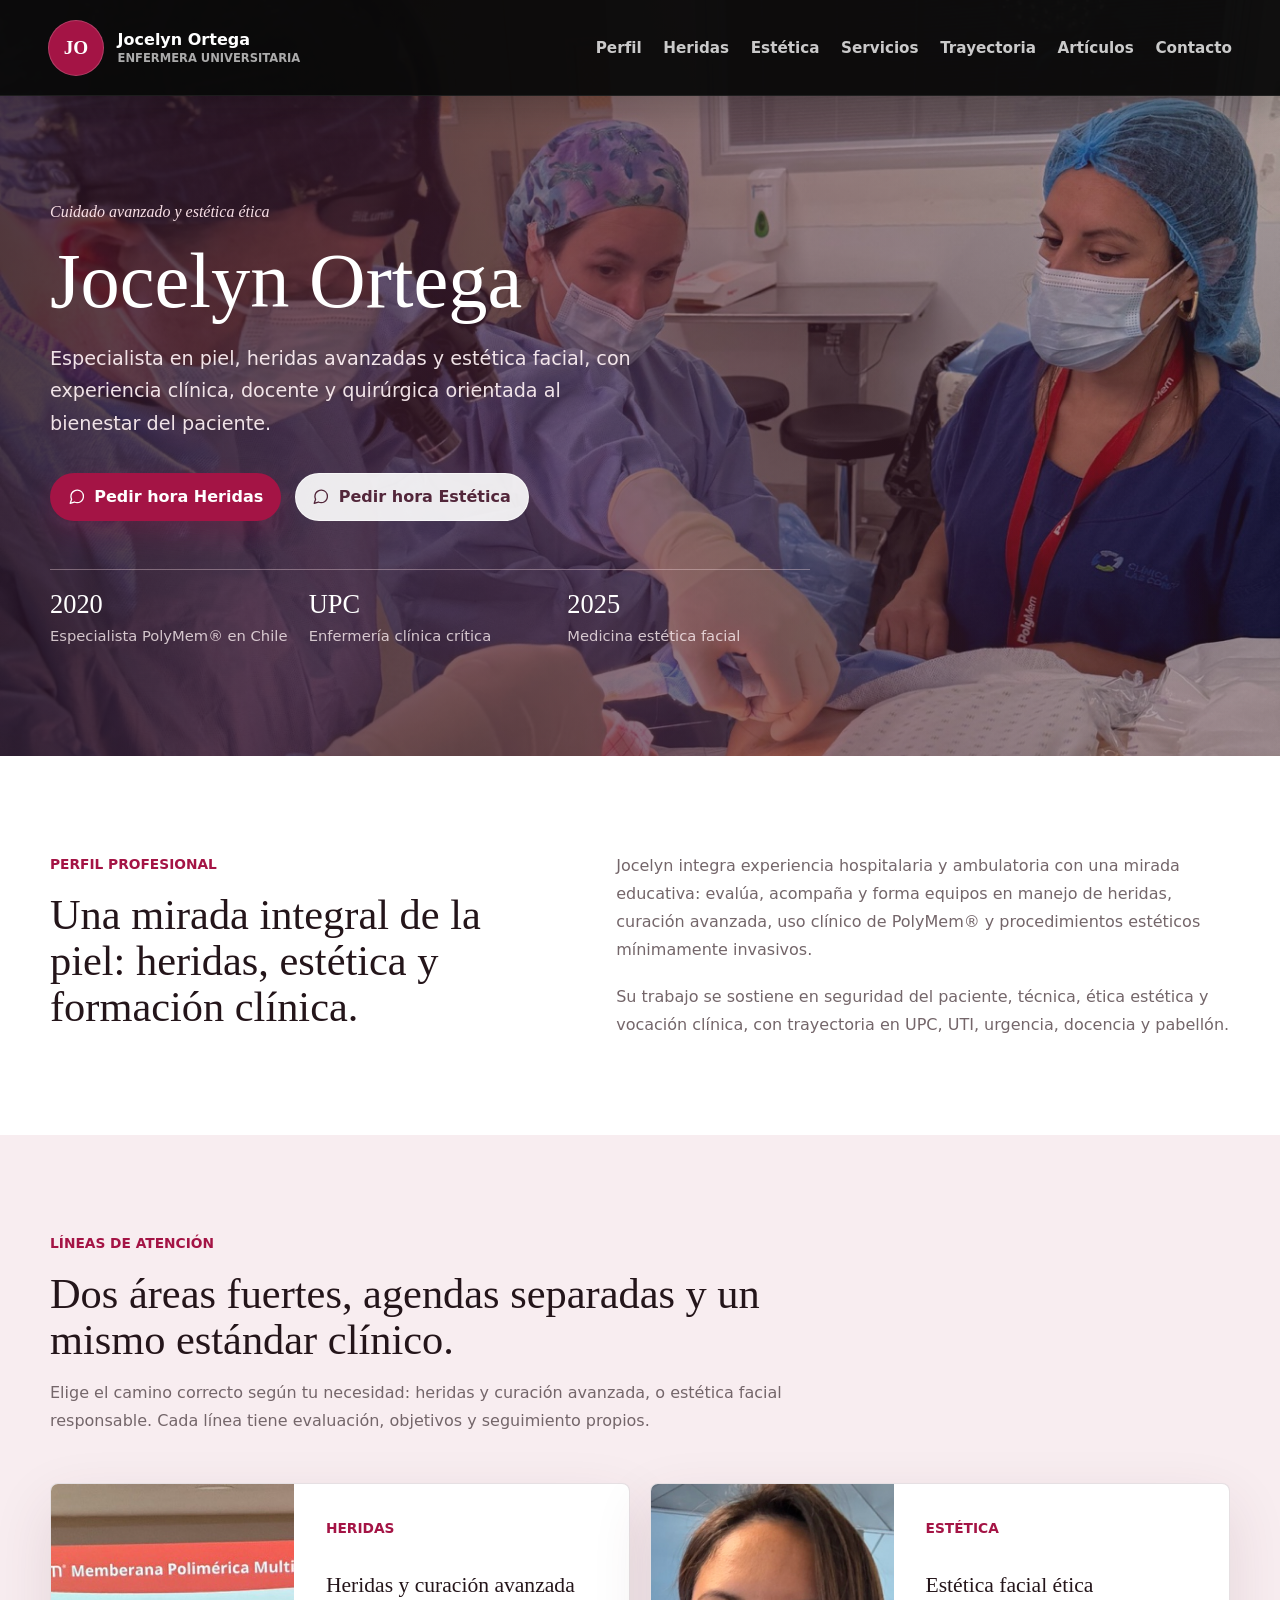
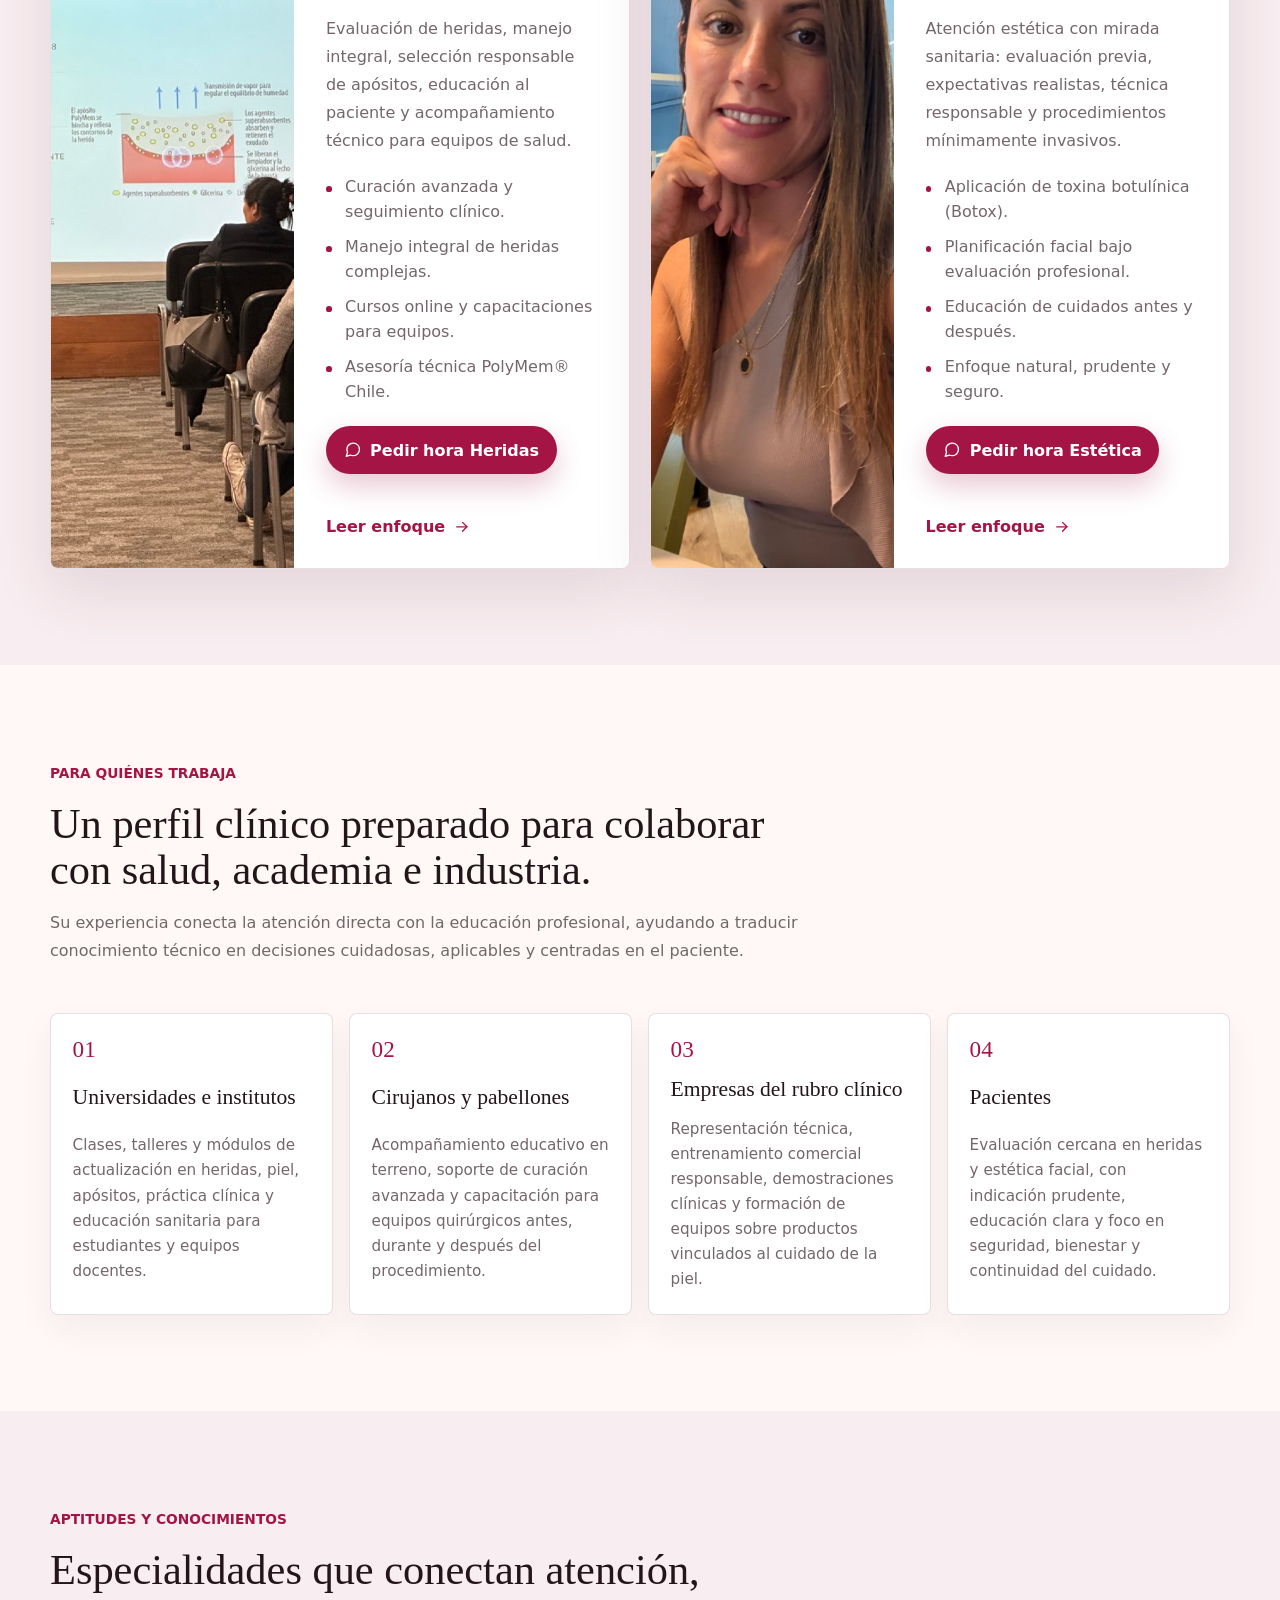
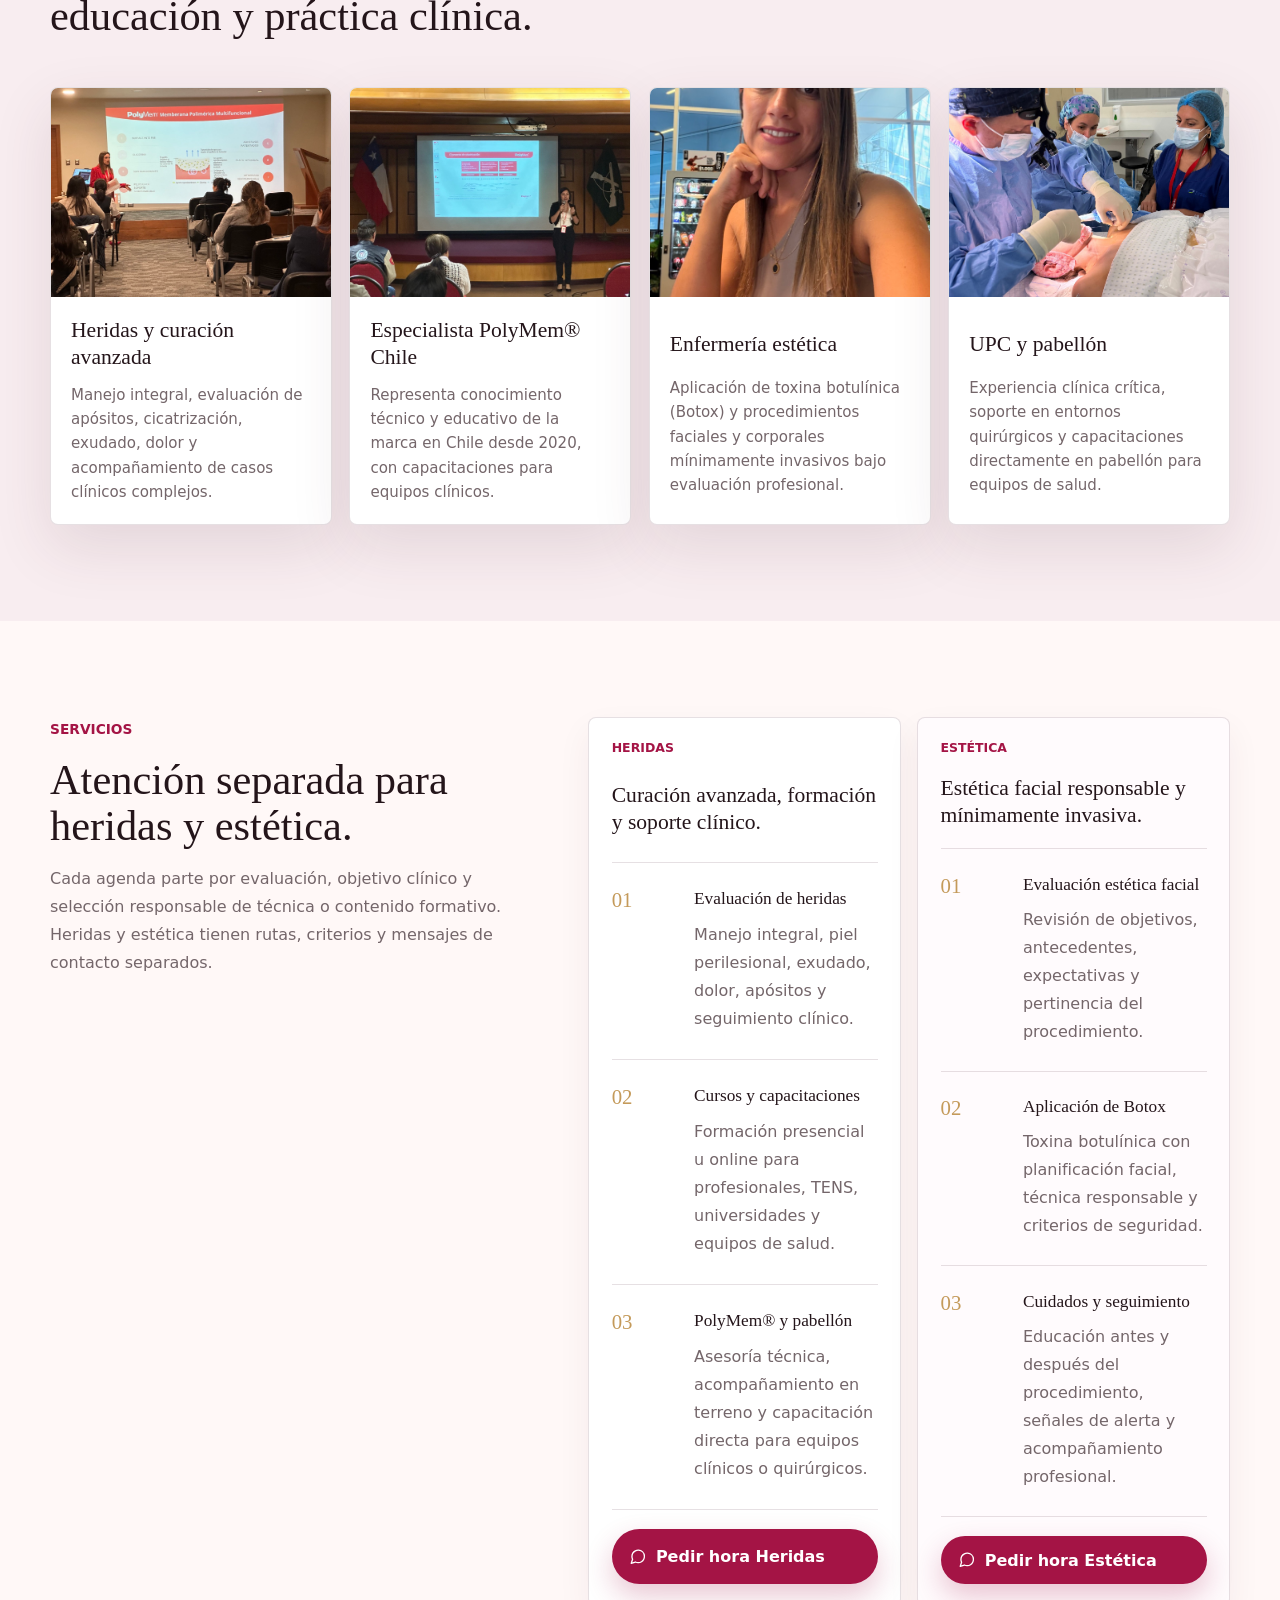
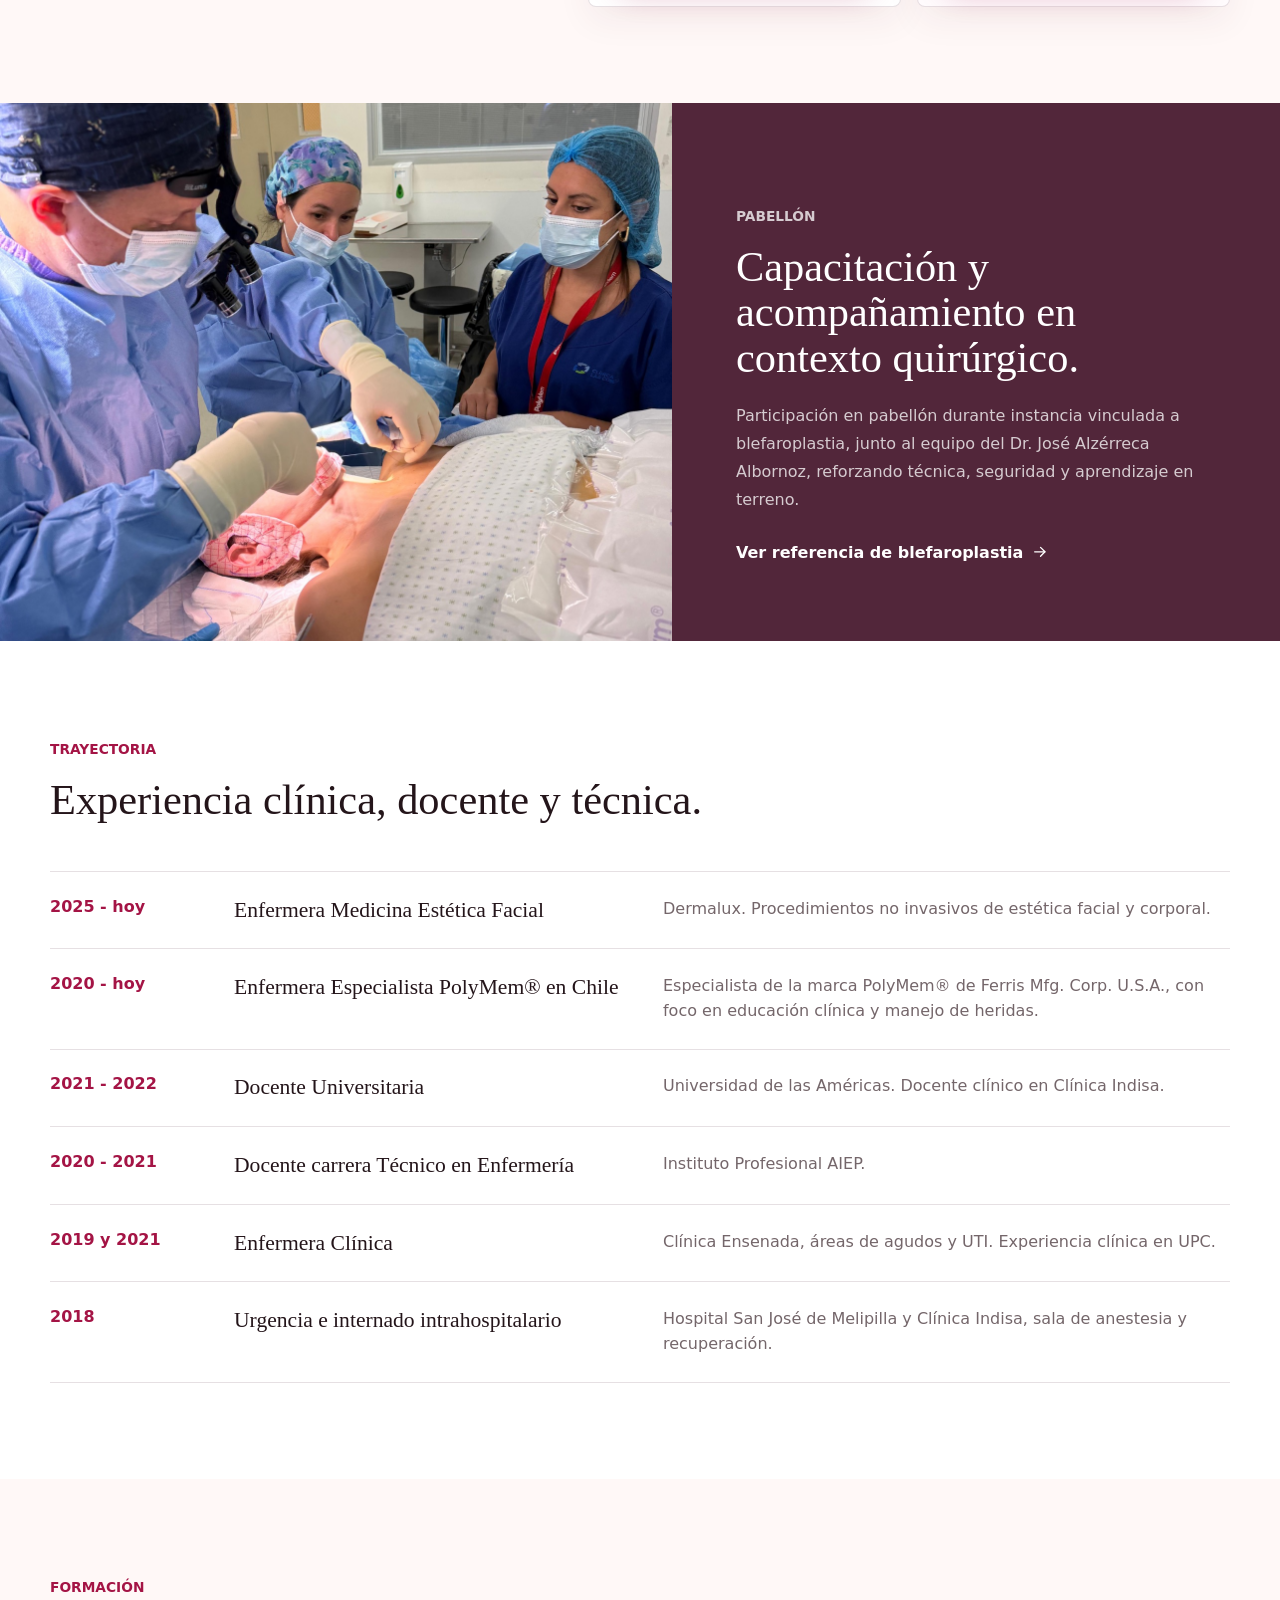
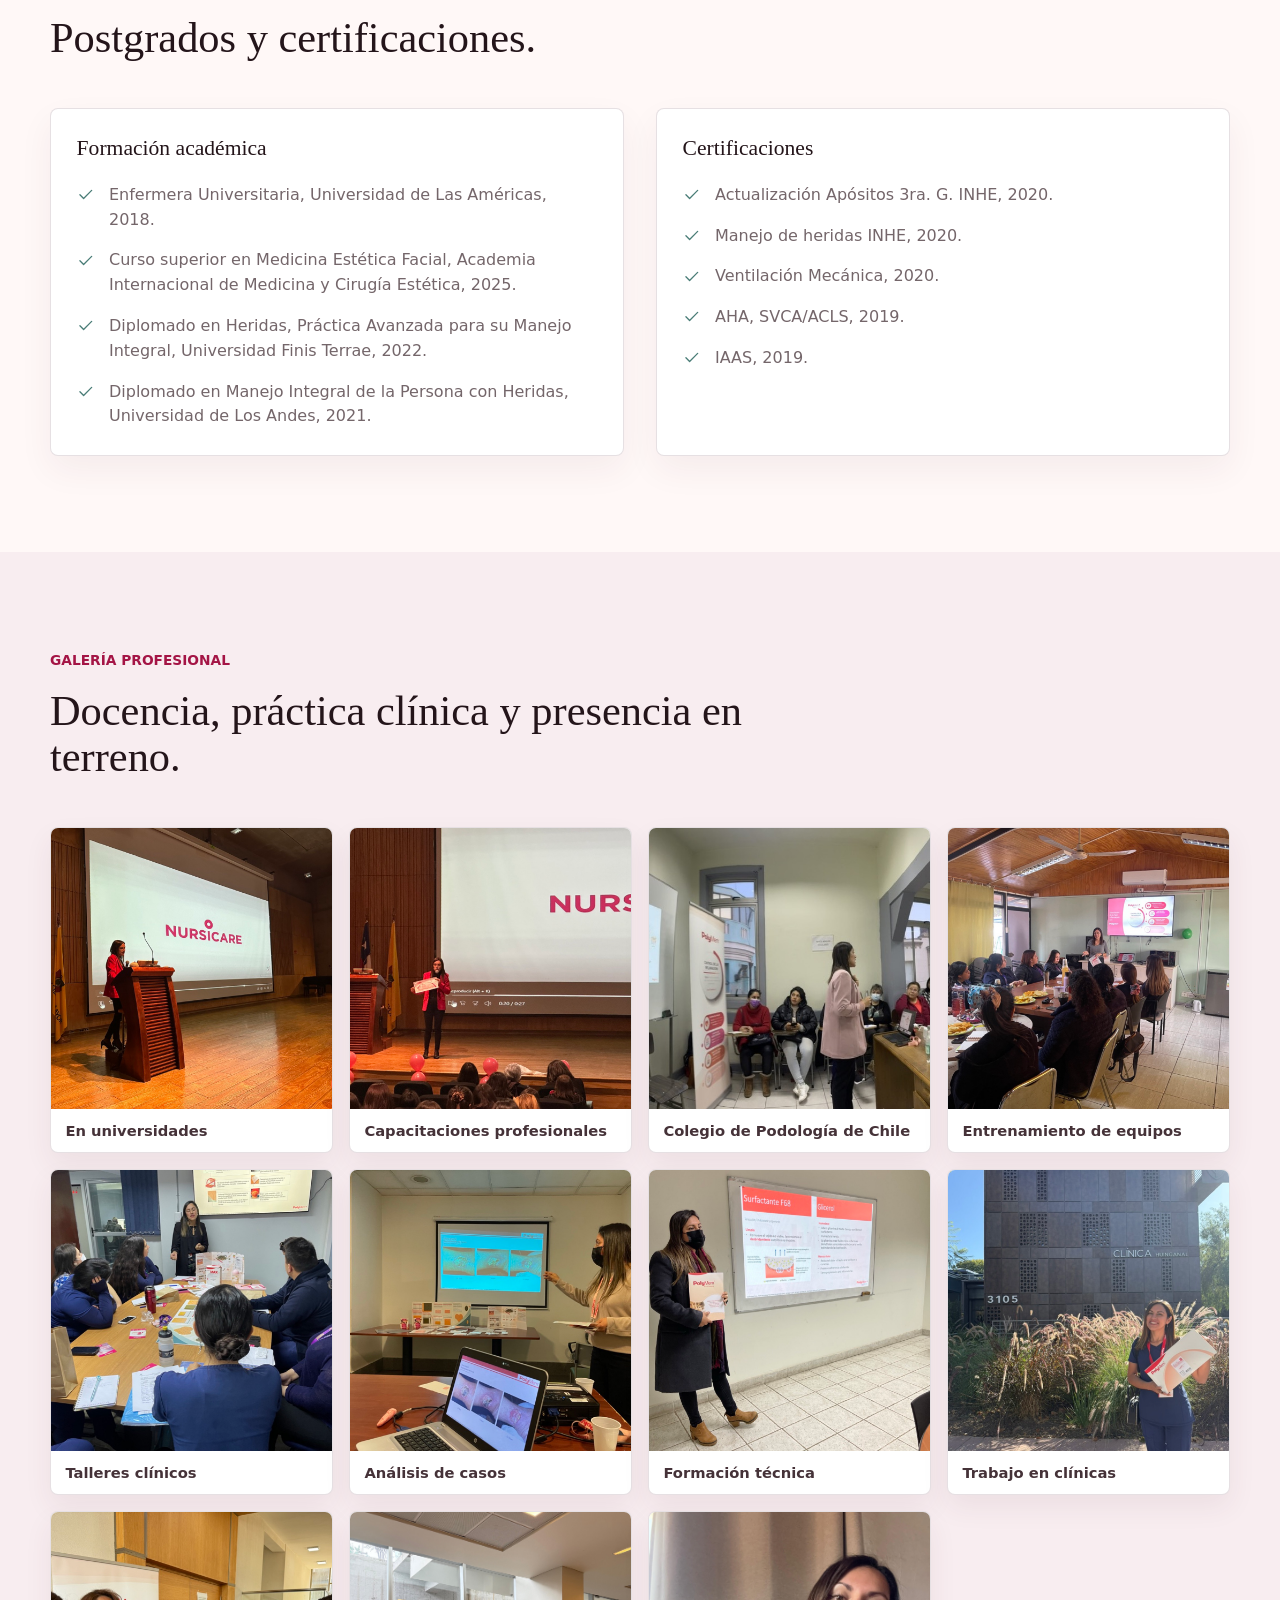
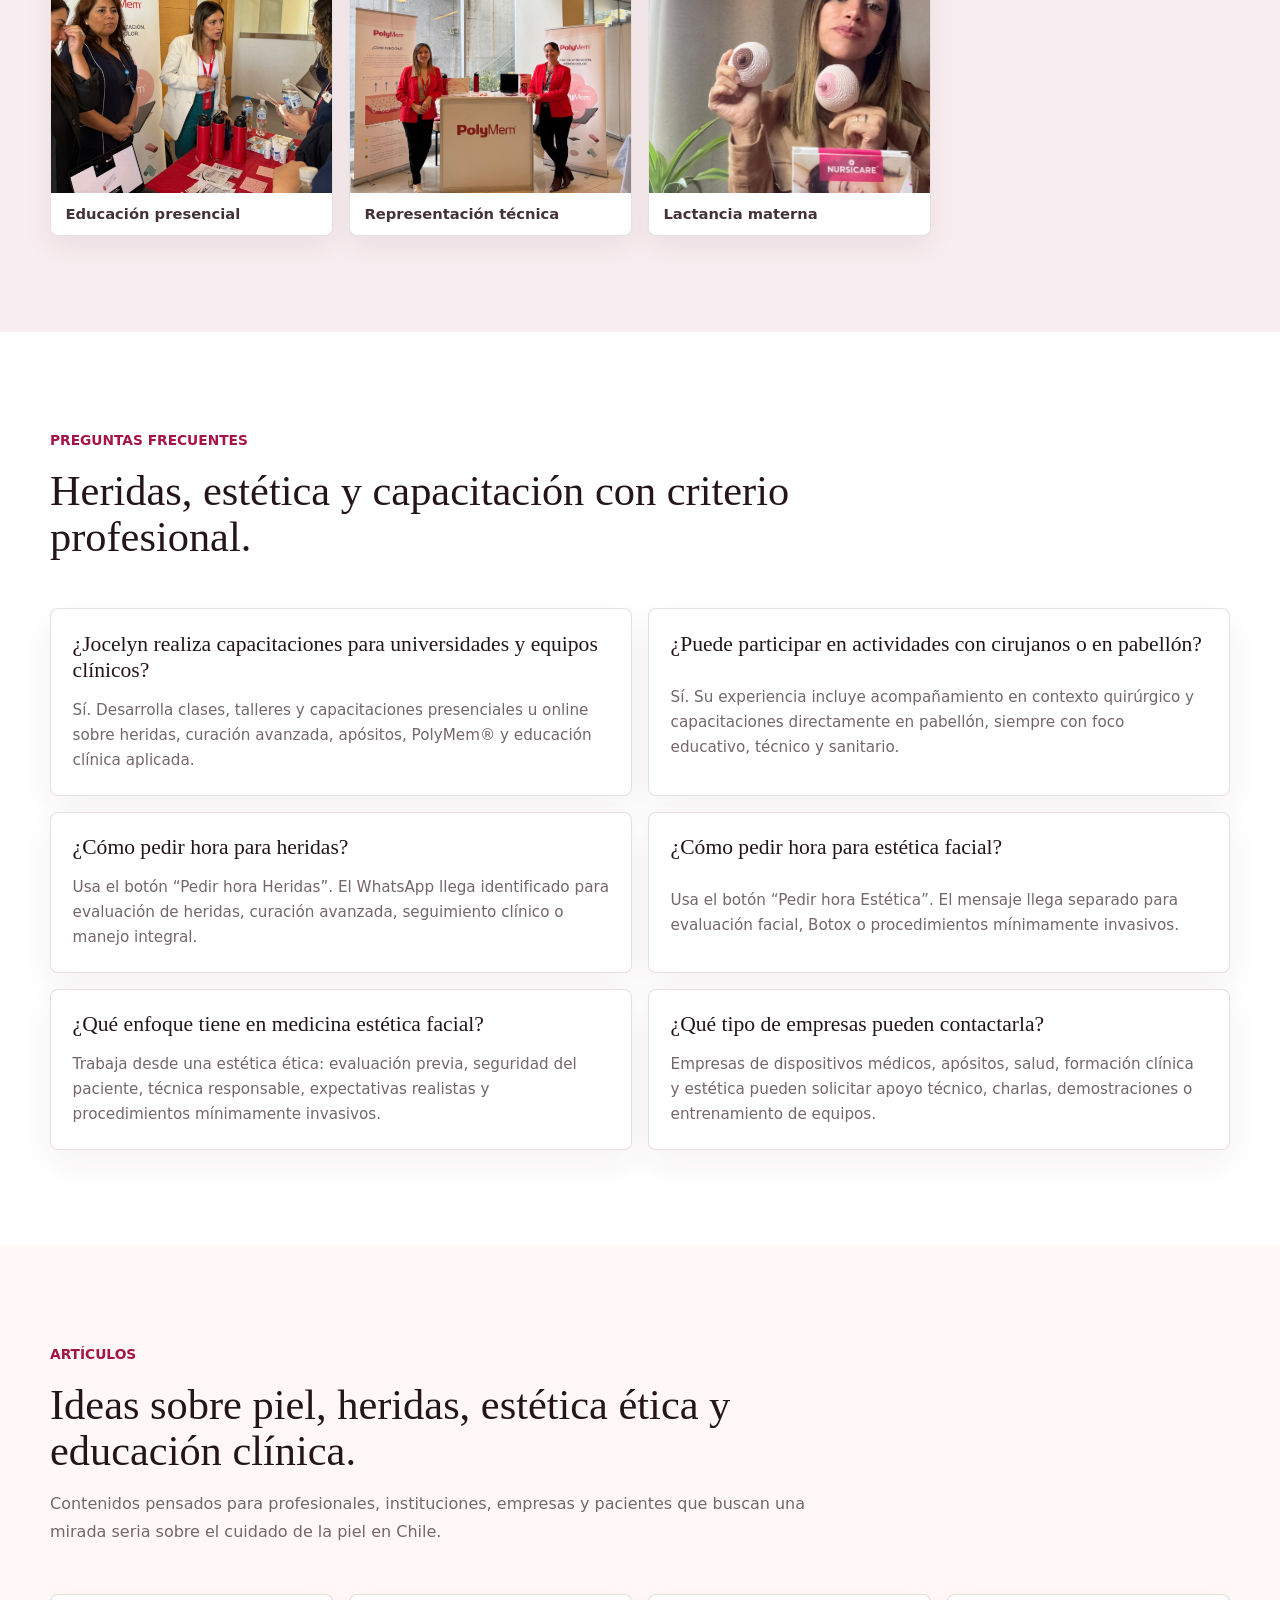
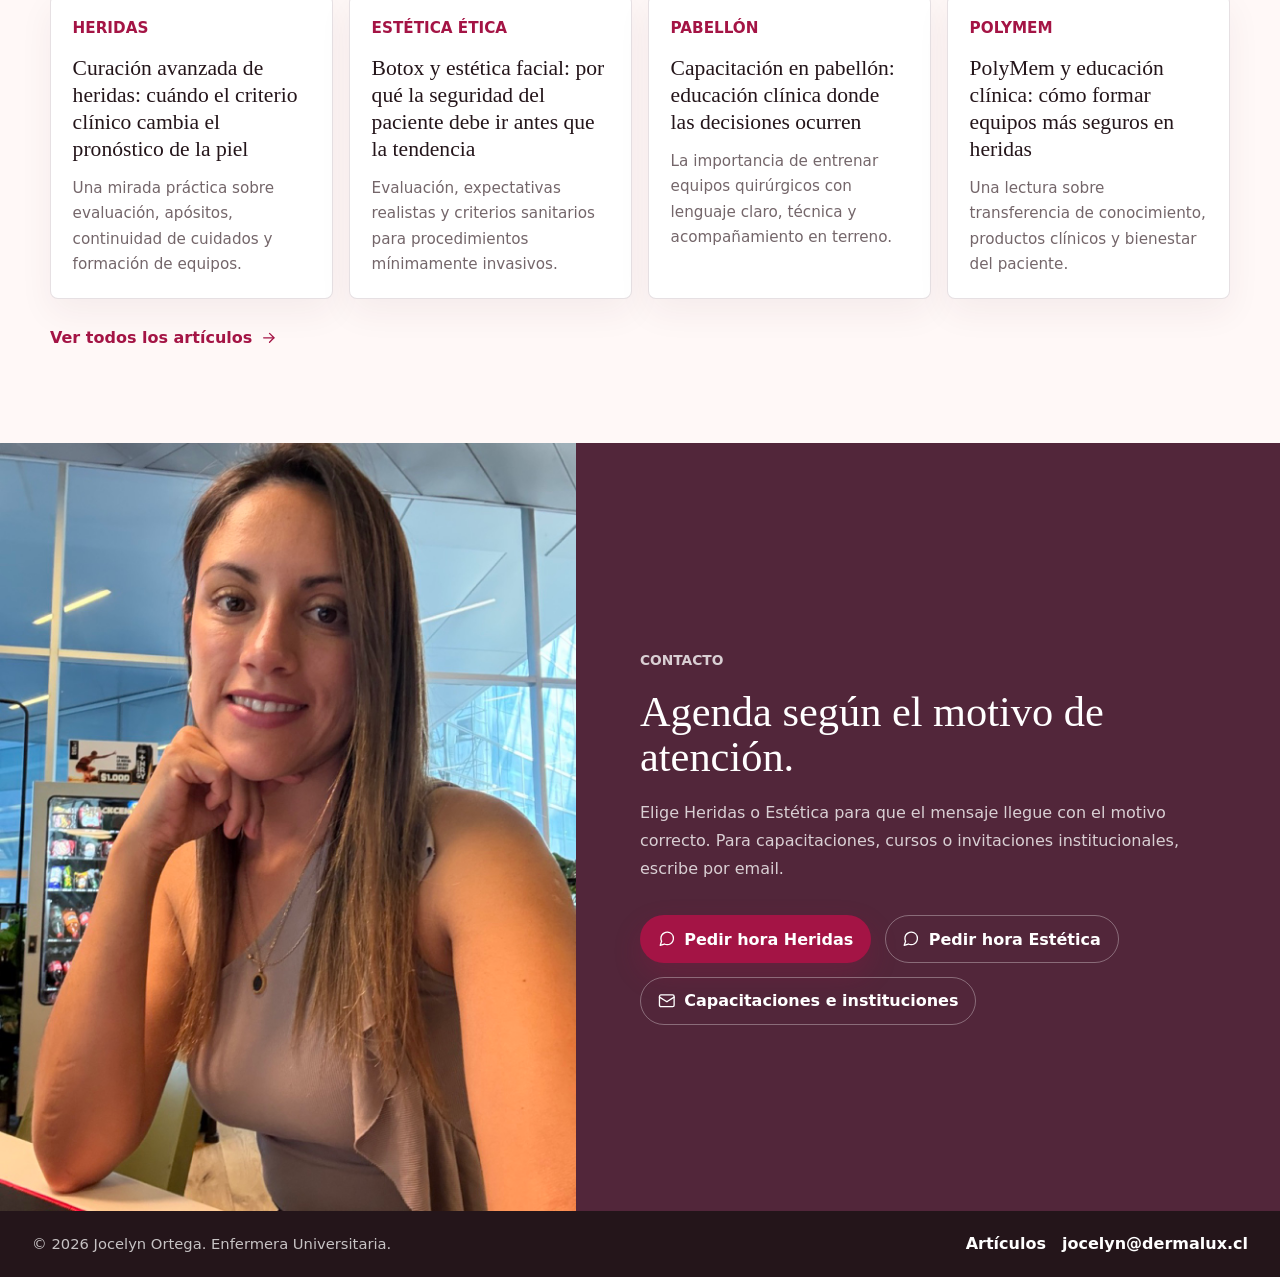
==== commit 88fd8f97: "Separate wounds and aesthetics booking flows" ====
--- a/index.html
+++ b/index.html
@@ -127,6 +127,22 @@
               },
               {
                 "@type": "Question",
+                "name": "¿Cómo pedir hora para heridas?",
+                "acceptedAnswer": {
+                  "@type": "Answer",
+                  "text": "Se debe elegir la agenda de Heridas para solicitar evaluación de heridas, curación avanzada, manejo integral o seguimiento clínico."
+                }
+              },
+              {
+                "@type": "Question",
+                "name": "¿Cómo pedir hora para estética facial?",
+                "acceptedAnswer": {
+                  "@type": "Answer",
+                  "text": "Se debe elegir la agenda de Estética para consultar por evaluación facial, Botox o procedimientos estéticos mínimamente invasivos."
+                }
+              },
+              {
+                "@type": "Question",
                 "name": "¿Qué enfoque tiene en medicina estética facial?",
                 "acceptedAnswer": {
                   "@type": "Answer",
@@ -193,7 +209,8 @@
       </button>
       <nav class="site-nav" aria-label="Navegación principal" data-nav>
         <a href="#perfil">Perfil</a>
-        <a href="#especialidades">Especialidades</a>
+        <a href="#heridas">Heridas</a>
+        <a href="#estetica">Estética</a>
         <a href="#servicios">Servicios</a>
         <a href="#trayectoria">Trayectoria</a>
         <a href="#articulos">Artículos</a>
@@ -217,13 +234,13 @@
             Especialista en piel, heridas avanzadas y estética facial, con experiencia clínica, docente y quirúrgica orientada al bienestar del paciente.
           </p>
           <div class="hero-actions" aria-label="Acciones de contacto">
-            <a class="button button-primary" href="https://wa.me/56953721661?text=Hola%20Jocelyn%2C%20quiero%20consultar%20por%20una%20atenci%C3%B3n%20o%20capacitaci%C3%B3n.">
+            <a class="button button-primary" href="https://wa.me/56953721661?text=Hola%20Jocelyn%2C%20quiero%20pedir%20hora%20para%20evaluaci%C3%B3n%20de%20heridas%20o%20curaci%C3%B3n%20avanzada.">
               <svg class="icon"><use href="#icon-message"></use></svg>
-              WhatsApp
+              Pedir hora Heridas
             </a>
-            <a class="button button-secondary" href="mailto:jocelyn@dermalux.cl">
-              <svg class="icon"><use href="#icon-mail"></use></svg>
-              Email
+            <a class="button button-secondary" href="https://wa.me/56953721661?text=Hola%20Jocelyn%2C%20quiero%20pedir%20hora%20para%20atenci%C3%B3n%20est%C3%A9tica%20facial%20o%20Botox.">
+              <svg class="icon"><use href="#icon-message"></use></svg>
+              Pedir hora Estética
             </a>
           </div>
           <dl class="hero-facts" aria-label="Credenciales destacadas">
@@ -260,6 +277,72 @@
         </div>
       </section>
 
+      <section class="section care-lines-section" id="lineas" aria-labelledby="care-lines-title">
+        <div class="section-inner">
+          <div class="section-heading">
+            <p class="section-kicker">Líneas de atención</p>
+            <h2 id="care-lines-title">Dos áreas fuertes, agendas separadas y un mismo estándar clínico.</h2>
+            <p>
+              Elige el camino correcto según tu necesidad: heridas y curación avanzada, o estética facial responsable. Cada línea tiene evaluación, objetivos y seguimiento propios.
+            </p>
+          </div>
+          <div class="care-line-grid">
+            <article class="care-line-card" id="heridas">
+              <img src="assets/images/polymem-masterclass.jpg" alt="Jocelyn Ortega capacitando sobre heridas y PolyMem" loading="lazy" />
+              <div class="care-line-content">
+                <p class="section-kicker">Heridas</p>
+                <h3>Heridas y curación avanzada</h3>
+                <p>
+                  Evaluación de heridas, manejo integral, selección responsable de apósitos, educación al paciente y acompañamiento técnico para equipos de salud.
+                </p>
+                <ul class="mini-list">
+                  <li>Curación avanzada y seguimiento clínico.</li>
+                  <li>Manejo integral de heridas complejas.</li>
+                  <li>Cursos online y capacitaciones para equipos.</li>
+                  <li>Asesoría técnica PolyMem® Chile.</li>
+                </ul>
+                <div class="card-actions">
+                  <a class="button button-primary" href="https://wa.me/56953721661?text=Hola%20Jocelyn%2C%20quiero%20pedir%20hora%20para%20evaluaci%C3%B3n%20de%20heridas%20o%20curaci%C3%B3n%20avanzada.">
+                    <svg class="icon"><use href="#icon-message"></use></svg>
+                    Pedir hora Heridas
+                  </a>
+                  <a class="text-link text-link-dark" href="blog/curacion-avanzada-heridas-chile.html">
+                    Leer enfoque
+                    <svg class="icon"><use href="#icon-arrow"></use></svg>
+                  </a>
+                </div>
+              </div>
+            </article>
+            <article class="care-line-card" id="estetica">
+              <img src="assets/images/hero-jocelyn.jpg" alt="Retrato profesional de Jocelyn Ortega para atención estética" loading="lazy" />
+              <div class="care-line-content">
+                <p class="section-kicker">Estética</p>
+                <h3>Estética facial ética</h3>
+                <p>
+                  Atención estética con mirada sanitaria: evaluación previa, expectativas realistas, técnica responsable y procedimientos mínimamente invasivos.
+                </p>
+                <ul class="mini-list">
+                  <li>Aplicación de toxina botulínica (Botox).</li>
+                  <li>Planificación facial bajo evaluación profesional.</li>
+                  <li>Educación de cuidados antes y después.</li>
+                  <li>Enfoque natural, prudente y seguro.</li>
+                </ul>
+                <div class="card-actions">
+                  <a class="button button-primary" href="https://wa.me/56953721661?text=Hola%20Jocelyn%2C%20quiero%20pedir%20hora%20para%20atenci%C3%B3n%20est%C3%A9tica%20facial%20o%20Botox.">
+                    <svg class="icon"><use href="#icon-message"></use></svg>
+                    Pedir hora Estética
+                  </a>
+                  <a class="text-link text-link-dark" href="blog/enfermeria-estetica-etica-botox.html">
+                    Leer enfoque
+                    <svg class="icon"><use href="#icon-arrow"></use></svg>
+                  </a>
+                </div>
+              </div>
+            </article>
+          </div>
+        </div>
+      </section>
+
       <section class="section audience-section" aria-labelledby="audience-title">
         <div class="section-inner">
           <div class="section-heading">
@@ -338,41 +421,61 @@
         <div class="section-inner services-layout">
           <div class="section-heading sticky-heading">
             <p class="section-kicker">Servicios</p>
-            <h2>Atención y formación para pacientes, profesionales y equipos clínicos.</h2>
+            <h2>Atención separada para heridas y estética.</h2>
             <p>
-              Cada instancia parte por evaluación, objetivo clínico y selección responsable de técnica o contenido formativo.
+              Cada agenda parte por evaluación, objetivo clínico y selección responsable de técnica o contenido formativo. Heridas y estética tienen rutas, criterios y mensajes de contacto separados.
             </p>
           </div>
-          <div class="service-list">
-            <article class="service-item">
-              <span class="service-number">01</span>
-              <h3>Curación avanzada</h3>
-              <p>Evaluación y manejo integral de heridas, selección de apósitos y seguimiento clínico.</p>
-            </article>
-            <article class="service-item">
-              <span class="service-number">02</span>
-              <h3>Aplicación de Botox</h3>
-              <p>Toxina botulínica con enfoque estético, planificación facial y criterios de seguridad.</p>
-            </article>
-            <article class="service-item">
-              <span class="service-number">03</span>
-              <h3>Capacitaciones clínicas</h3>
-              <p>Entrenamiento para equipos en heridas, productos, protocolos y aplicación práctica.</p>
-            </article>
-            <article class="service-item">
-              <span class="service-number">04</span>
-              <h3>Cursos online de heridas</h3>
-              <p>Formación remota para profesionales y técnicos que buscan actualizar criterio y manejo.</p>
-            </article>
-            <article class="service-item">
-              <span class="service-number">05</span>
-              <h3>Capacitación en pabellón</h3>
-              <p>Acompañamiento técnico en procedimientos y entrenamiento directo junto a equipos quirúrgicos.</p>
-            </article>
-            <article class="service-item">
-              <span class="service-number">06</span>
-              <h3>Asesoría PolyMem®</h3>
-              <p>Orientación en uso, indicaciones, ventajas clínicas y educación para equipos de salud.</p>
+          <div class="service-columns">
+            <article class="service-column">
+              <p class="service-label">Heridas</p>
+              <h3>Curación avanzada, formación y soporte clínico.</h3>
+              <div class="service-list">
+                <div class="service-item">
+                  <span class="service-number">01</span>
+                  <h4>Evaluación de heridas</h4>
+                  <p>Manejo integral, piel perilesional, exudado, dolor, apósitos y seguimiento clínico.</p>
+                </div>
+                <div class="service-item">
+                  <span class="service-number">02</span>
+                  <h4>Cursos y capacitaciones</h4>
+                  <p>Formación presencial u online para profesionales, TENS, universidades y equipos de salud.</p>
+                </div>
+                <div class="service-item">
+                  <span class="service-number">03</span>
+                  <h4>PolyMem® y pabellón</h4>
+                  <p>Asesoría técnica, acompañamiento en terreno y capacitación directa para equipos clínicos o quirúrgicos.</p>
+                </div>
+              </div>
+              <a class="button button-primary" href="https://wa.me/56953721661?text=Hola%20Jocelyn%2C%20quiero%20pedir%20hora%20para%20evaluaci%C3%B3n%20de%20heridas%20o%20curaci%C3%B3n%20avanzada.">
+                <svg class="icon"><use href="#icon-message"></use></svg>
+                Pedir hora Heridas
+              </a>
+            </article>
+            <article class="service-column service-column-soft">
+              <p class="service-label">Estética</p>
+              <h3>Estética facial responsable y mínimamente invasiva.</h3>
+              <div class="service-list">
+                <div class="service-item">
+                  <span class="service-number">01</span>
+                  <h4>Evaluación estética facial</h4>
+                  <p>Revisión de objetivos, antecedentes, expectativas y pertinencia del procedimiento.</p>
+                </div>
+                <div class="service-item">
+                  <span class="service-number">02</span>
+                  <h4>Aplicación de Botox</h4>
+                  <p>Toxina botulínica con planificación facial, técnica responsable y criterios de seguridad.</p>
+                </div>
+                <div class="service-item">
+                  <span class="service-number">03</span>
+                  <h4>Cuidados y seguimiento</h4>
+                  <p>Educación antes y después del procedimiento, señales de alerta y acompañamiento profesional.</p>
+                </div>
+              </div>
+              <a class="button button-primary" href="https://wa.me/56953721661?text=Hola%20Jocelyn%2C%20quiero%20pedir%20hora%20para%20atenci%C3%B3n%20est%C3%A9tica%20facial%20o%20Botox.">
+                <svg class="icon"><use href="#icon-message"></use></svg>
+                Pedir hora Estética
+              </a>
             </article>
           </div>
         </div>
@@ -537,6 +640,14 @@
               <p>Sí. Su experiencia incluye acompañamiento en contexto quirúrgico y capacitaciones directamente en pabellón, siempre con foco educativo, técnico y sanitario.</p>
             </article>
             <article class="faq-item">
+              <h3>¿Cómo pedir hora para heridas?</h3>
+              <p>Usa el botón “Pedir hora Heridas”. El WhatsApp llega identificado para evaluación de heridas, curación avanzada, seguimiento clínico o manejo integral.</p>
+            </article>
+            <article class="faq-item">
+              <h3>¿Cómo pedir hora para estética facial?</h3>
+              <p>Usa el botón “Pedir hora Estética”. El mensaje llega separado para evaluación facial, Botox o procedimientos mínimamente invasivos.</p>
+            </article>
+            <article class="faq-item">
               <h3>¿Qué enfoque tiene en medicina estética facial?</h3>
               <p>Trabaja desde una estética ética: evaluación previa, seguridad del paciente, técnica responsable, expectativas realistas y procedimientos mínimamente invasivos.</p>
             </article>
@@ -589,18 +700,22 @@
         </div>
         <div class="contact-content">
           <p class="section-kicker">Contacto</p>
-          <h2 id="contact-title">Agenda una evaluación, capacitación o asesoría clínica.</h2>
+          <h2 id="contact-title">Agenda según el motivo de atención.</h2>
           <p>
-            Para atención estética, curación avanzada, cursos online de heridas o capacitaciones en pabellón, contacta directamente a Jocelyn.
+            Elige Heridas o Estética para que el mensaje llegue con el motivo correcto. Para capacitaciones, cursos o invitaciones institucionales, escribe por email.
           </p>
-          <div class="contact-actions">
-            <a class="button button-primary" href="https://wa.me/56953721661?text=Hola%20Jocelyn%2C%20quiero%20agendar%20una%20consulta%20o%20capacitaci%C3%B3n.">
+          <div class="contact-actions contact-actions-stacked">
+            <a class="button button-primary" href="https://wa.me/56953721661?text=Hola%20Jocelyn%2C%20quiero%20pedir%20hora%20para%20evaluaci%C3%B3n%20de%20heridas%20o%20curaci%C3%B3n%20avanzada.">
               <svg class="icon"><use href="#icon-message"></use></svg>
-              +56 9 5372 1661
+              Pedir hora Heridas
+            </a>
+            <a class="button button-secondary on-dark" href="https://wa.me/56953721661?text=Hola%20Jocelyn%2C%20quiero%20pedir%20hora%20para%20atenci%C3%B3n%20est%C3%A9tica%20facial%20o%20Botox.">
+              <svg class="icon"><use href="#icon-message"></use></svg>
+              Pedir hora Estética
             </a>
             <a class="button button-secondary on-dark" href="mailto:jocelyn@dermalux.cl">
               <svg class="icon"><use href="#icon-mail"></use></svg>
-              jocelyn@dermalux.cl
+              Capacitaciones e instituciones
             </a>
           </div>
         </div>
--- a/styles.css
+++ b/styles.css
@@ -25,6 +25,10 @@
   scroll-behavior: smooth;
 }
 
+[id] {
+  scroll-margin-top: 110px;
+}
+
 body {
   margin: 0;
   font-family: Inter, ui-sans-serif, system-ui, -apple-system, BlinkMacSystemFont, "Segoe UI", sans-serif;
@@ -57,7 +61,8 @@
 
 h1,
 h2,
-h3 {
+h3,
+h4 {
   color: var(--ink);
   font-family: Georgia, "Times New Roman", serif;
   font-weight: 500;
@@ -88,6 +93,11 @@
 
 h3 {
   font-size: 1.35rem;
+  line-height: 1.25;
+}
+
+h4 {
+  font-size: 1.08rem;
   line-height: 1.25;
 }
 
@@ -296,6 +306,10 @@
   margin-top: 2rem;
 }
 
+.contact-actions-stacked {
+  max-width: 620px;
+}
+
 .button {
   align-items: center;
   border: 1px solid transparent;
@@ -409,6 +423,72 @@
   margin-top: 1rem;
 }
 
+.care-lines-section {
+  background: var(--soft);
+}
+
+.care-line-grid {
+  display: grid;
+  gap: 1.2rem;
+  grid-template-columns: repeat(2, minmax(0, 1fr));
+  margin-top: 3rem;
+}
+
+.care-line-card {
+  background: var(--surface);
+  border: 1px solid var(--line);
+  border-radius: 8px;
+  box-shadow: var(--shadow);
+  display: grid;
+  grid-template-columns: minmax(220px, 0.42fr) minmax(0, 0.58fr);
+  overflow: hidden;
+}
+
+.care-line-card img {
+  height: 100%;
+  object-fit: cover;
+  width: 100%;
+}
+
+.care-line-content {
+  align-content: center;
+  display: grid;
+  gap: 1rem;
+  padding: 2rem;
+}
+
+.mini-list {
+  display: grid;
+  gap: 0.65rem;
+  margin-top: 0.25rem;
+}
+
+.mini-list li {
+  color: var(--muted);
+  line-height: 1.55;
+  padding-left: 1.2rem;
+  position: relative;
+}
+
+.mini-list li::before {
+  background: var(--rose);
+  border-radius: 50%;
+  content: "";
+  height: 0.36rem;
+  left: 0;
+  position: absolute;
+  top: 0.68rem;
+  width: 0.36rem;
+}
+
+.card-actions {
+  align-items: center;
+  display: flex;
+  flex-wrap: wrap;
+  gap: 0.9rem;
+  margin-top: 0.35rem;
+}
+
 .audience-section {
   background: var(--paper);
 }
@@ -504,6 +584,34 @@
   display: grid;
 }
 
+.service-columns {
+  display: grid;
+  gap: 1rem;
+  grid-template-columns: repeat(2, minmax(0, 1fr));
+}
+
+.service-column {
+  background: var(--surface);
+  border: 1px solid var(--line);
+  border-radius: 8px;
+  box-shadow: 0 14px 34px rgba(82, 38, 58, 0.06);
+  display: grid;
+  gap: 1.2rem;
+  padding: 1.4rem;
+}
+
+.service-column-soft {
+  background: #fffbfd;
+}
+
+.service-label {
+  color: var(--rose);
+  font-size: 0.78rem;
+  font-weight: 820;
+  line-height: 1.2;
+  text-transform: uppercase;
+}
+
 .service-item {
   border-bottom: 1px solid var(--line);
   display: grid;
@@ -513,6 +621,7 @@
 }
 
 .service-item h3,
+.service-item h4,
 .service-item p {
   grid-column: 2;
 }
@@ -940,6 +1049,11 @@
 
   .services-layout,
   .intro-grid {
+    grid-template-columns: 1fr;
+  }
+
+  .care-line-grid,
+  .service-columns {
     grid-template-columns: 1fr;
   }
 
@@ -1050,6 +1164,18 @@
     padding: 4.2rem 1rem;
   }
 
+  .care-line-card {
+    grid-template-columns: 1fr;
+  }
+
+  .care-line-card img {
+    aspect-ratio: 4 / 3;
+  }
+
+  .care-line-content {
+    padding: 1.35rem;
+  }
+
   .specialty-grid,
   .audience-grid,
   .article-grid,
@@ -1078,6 +1204,7 @@
   }
 
   .service-item h3,
+  .service-item h4,
   .service-item p {
     grid-column: auto;
   }
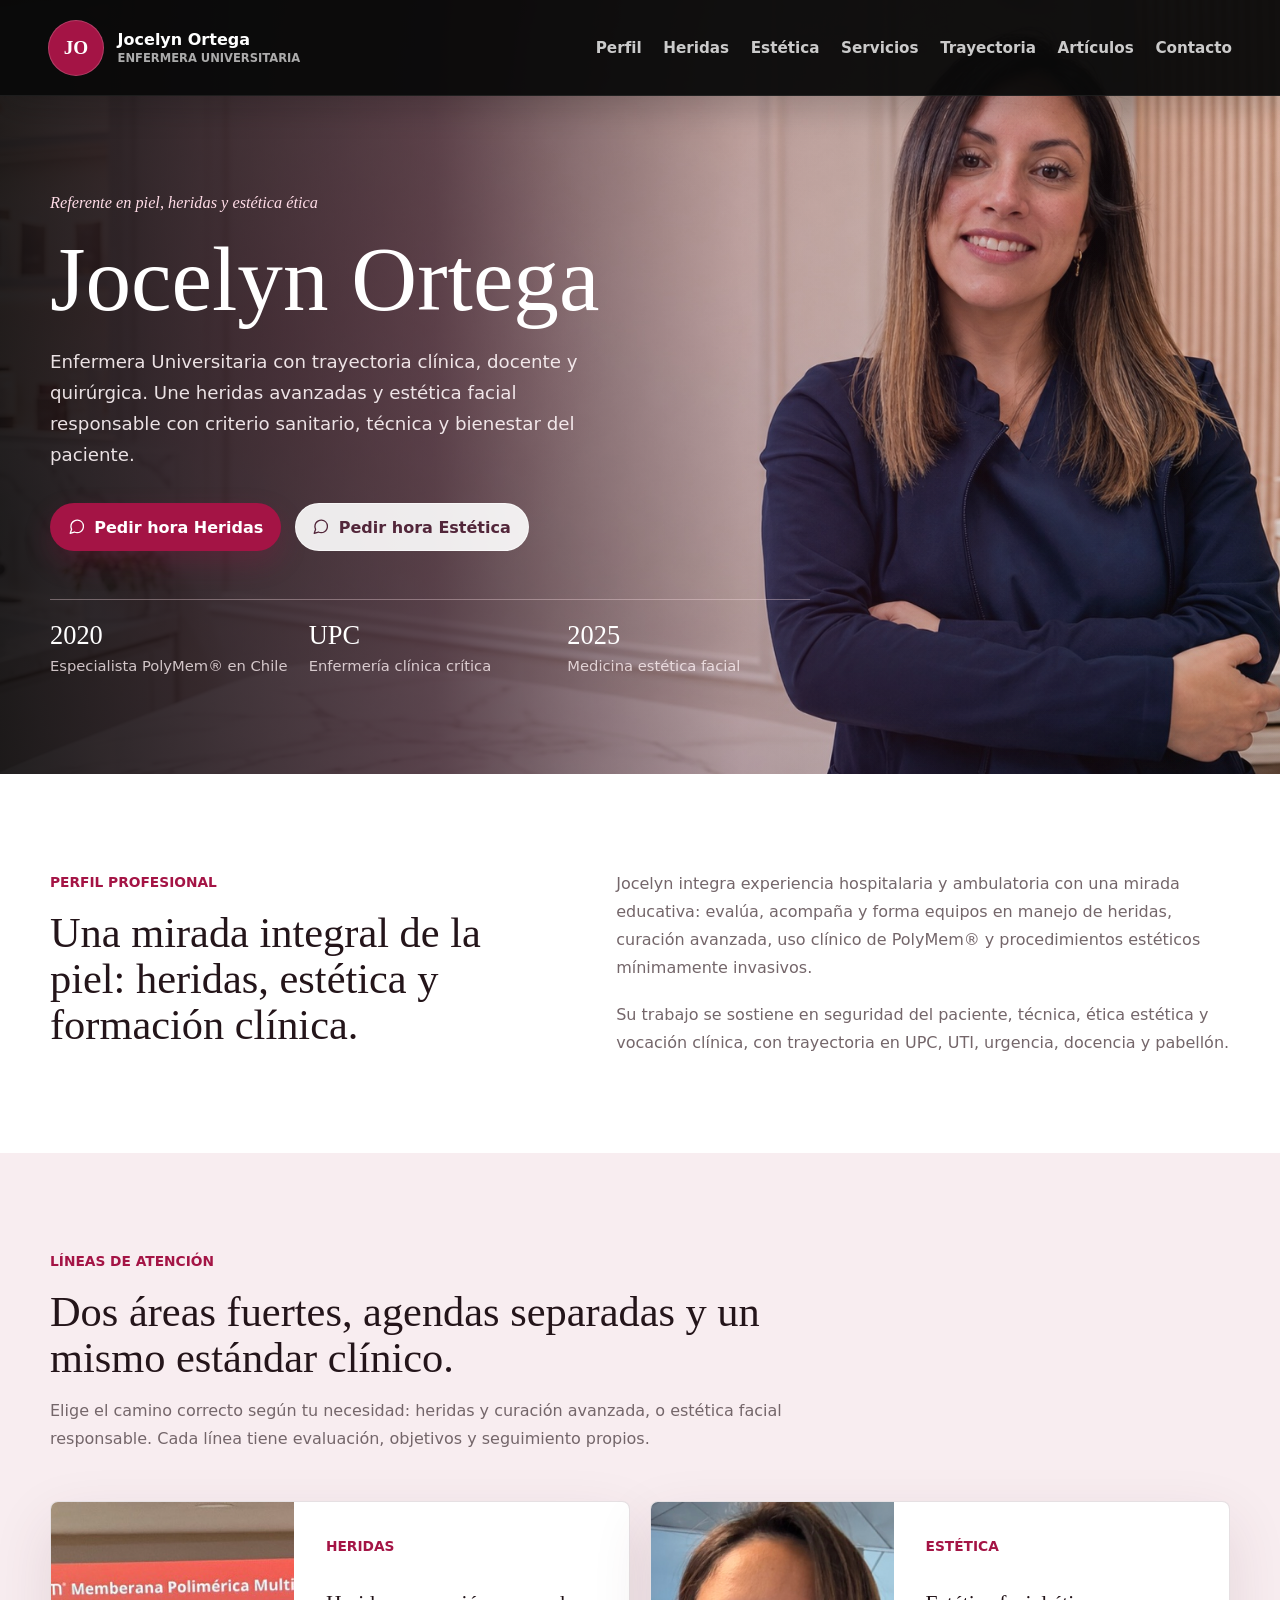
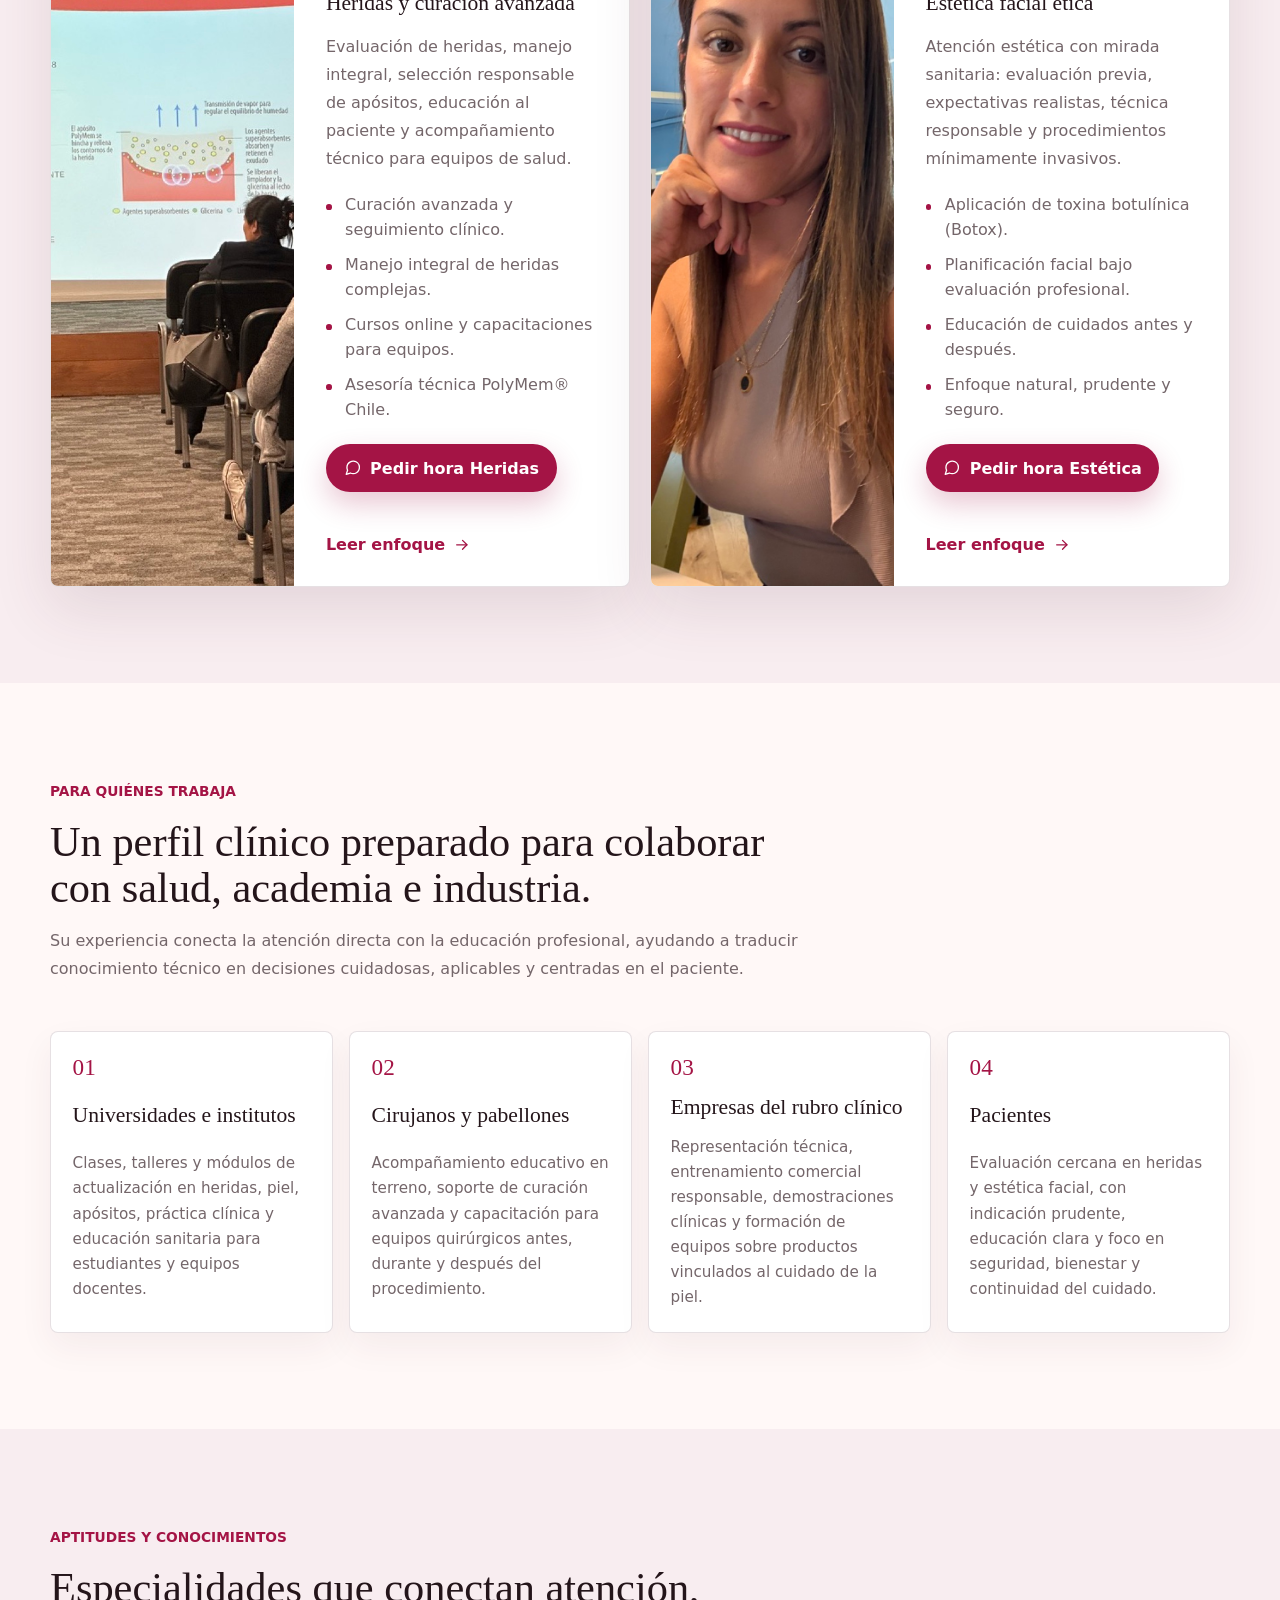
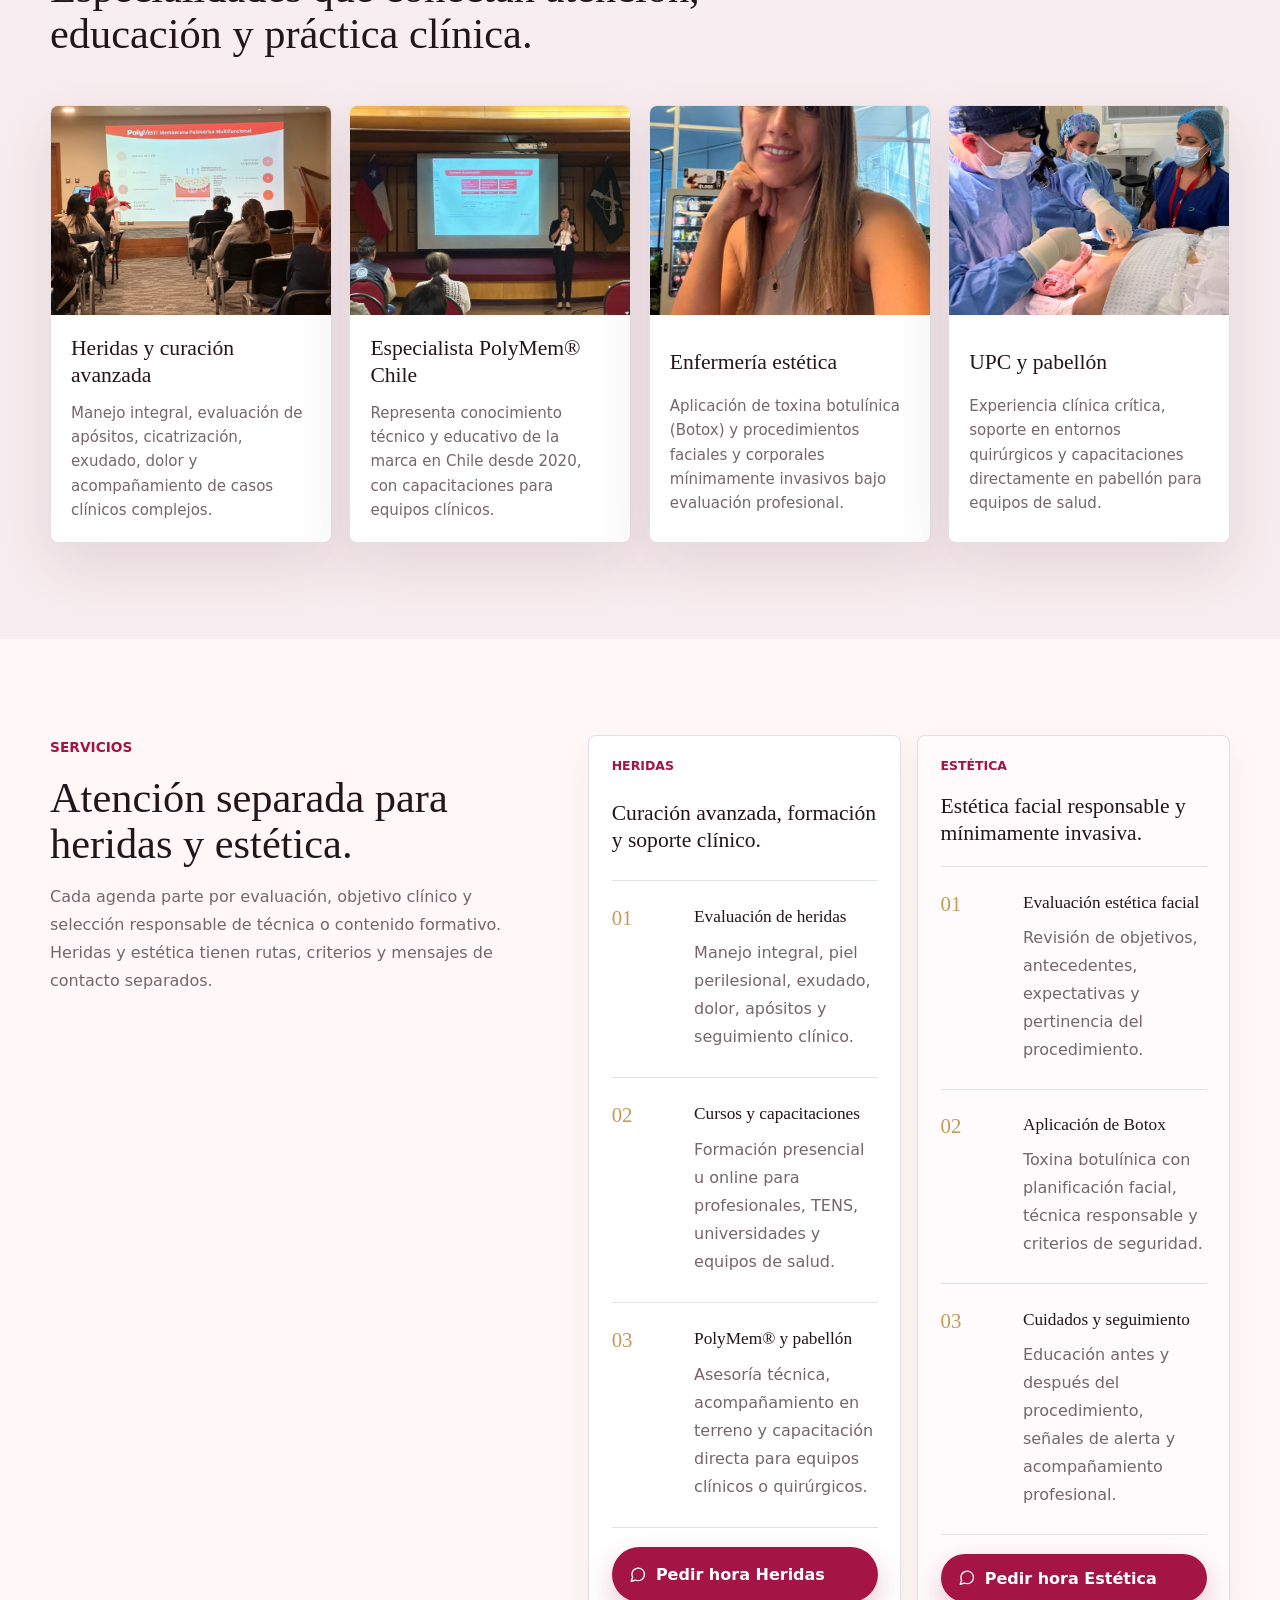
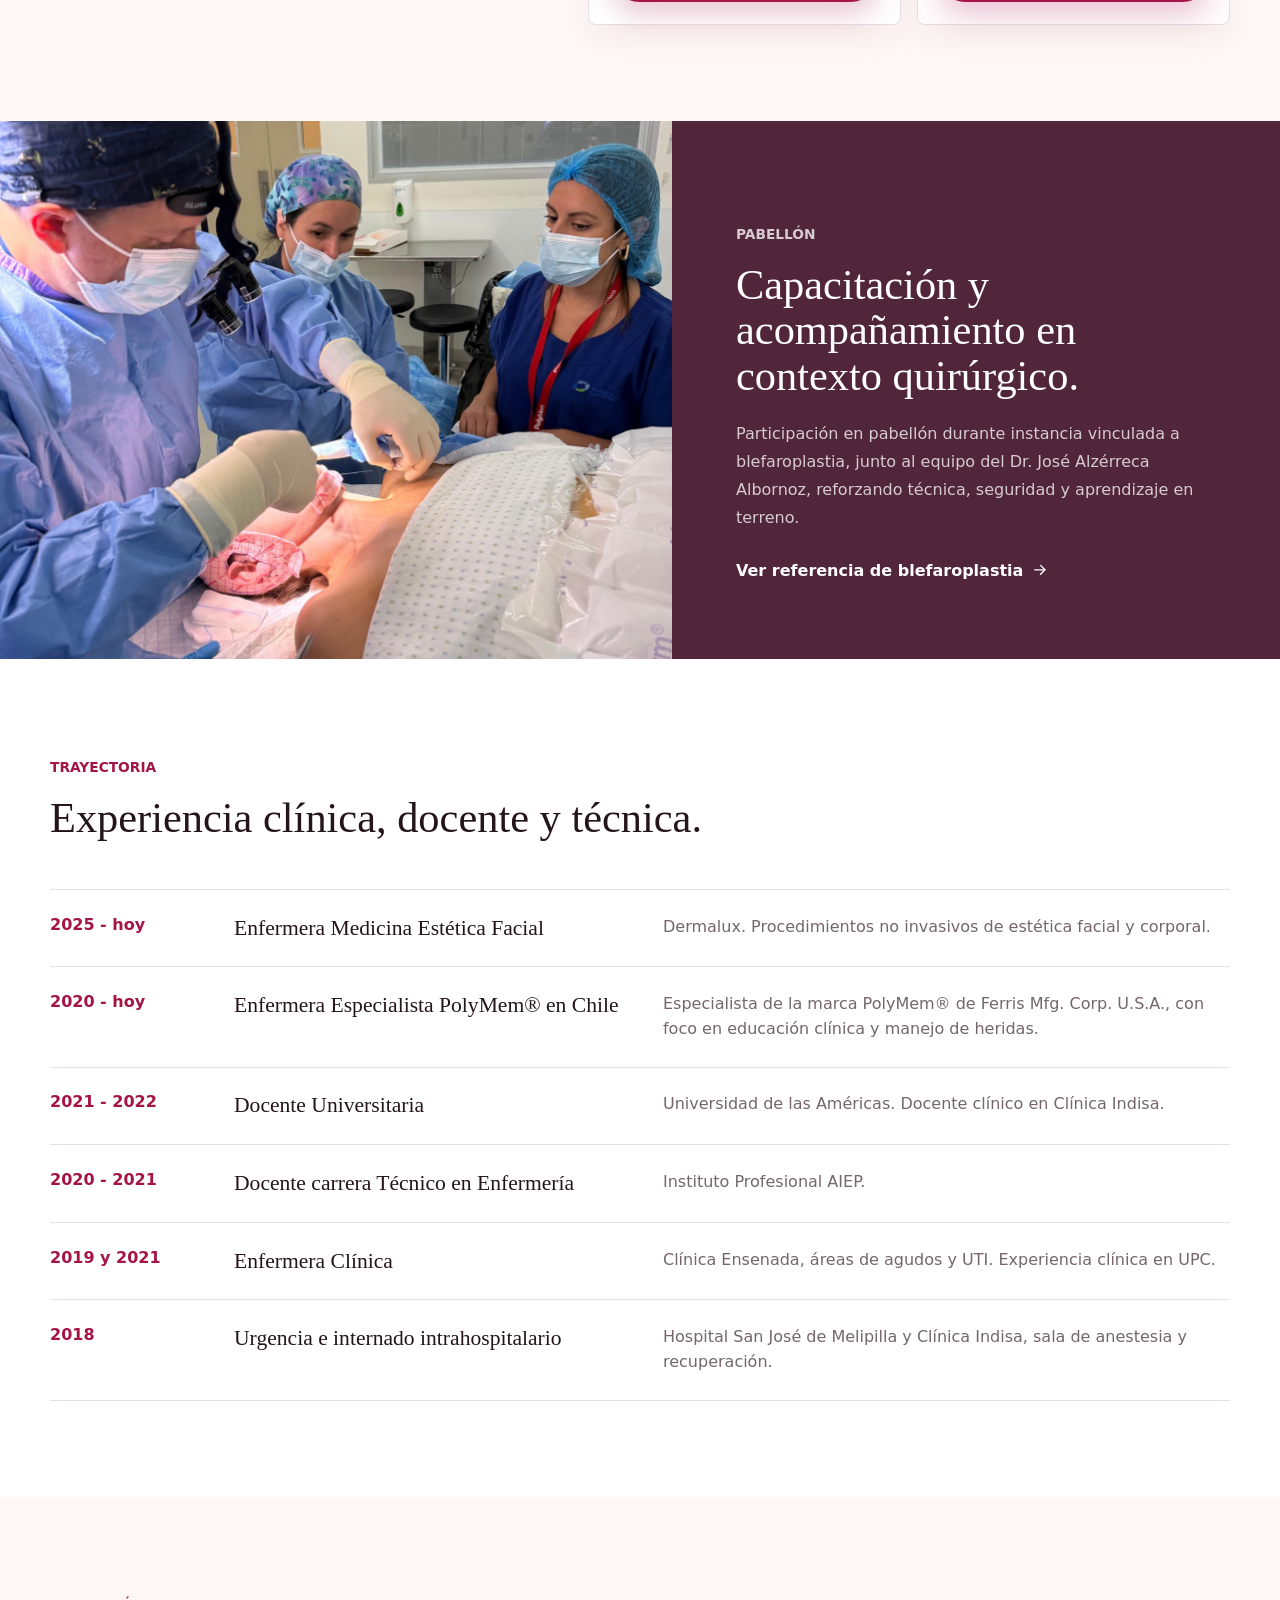
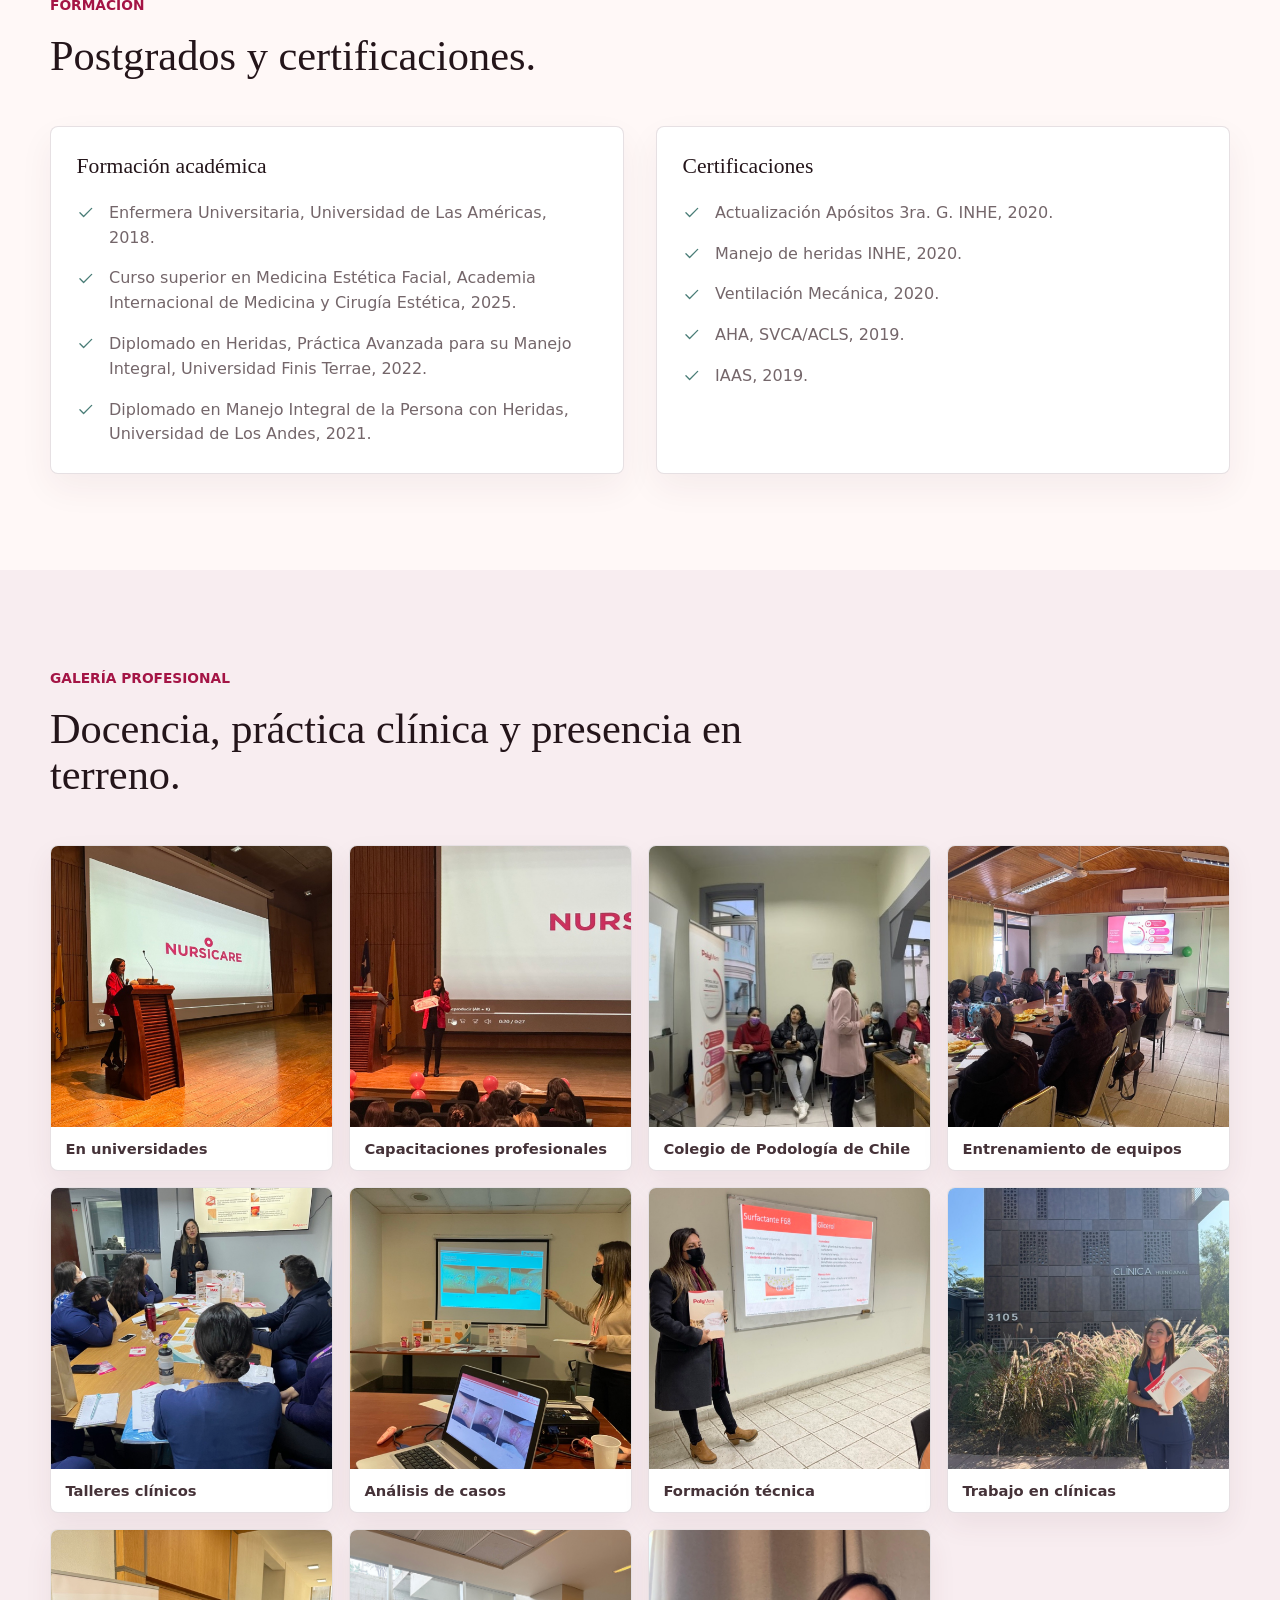
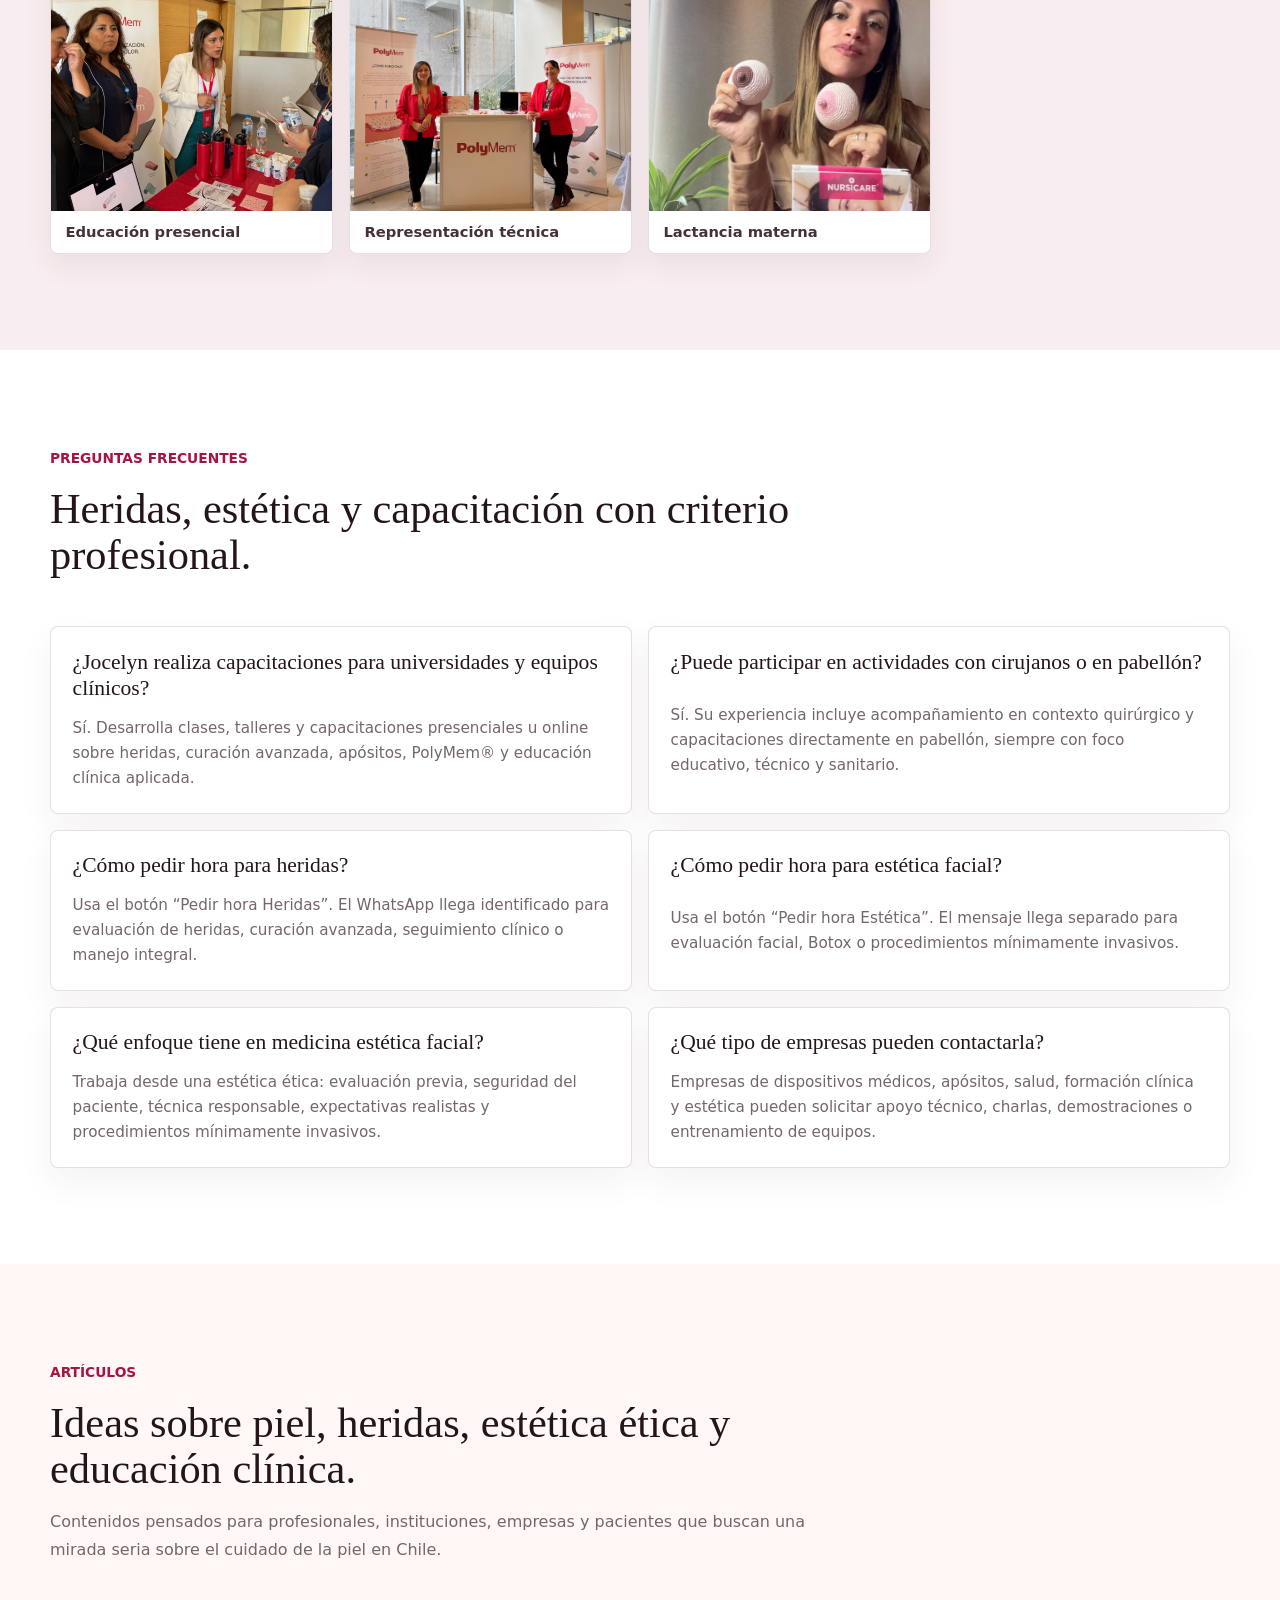
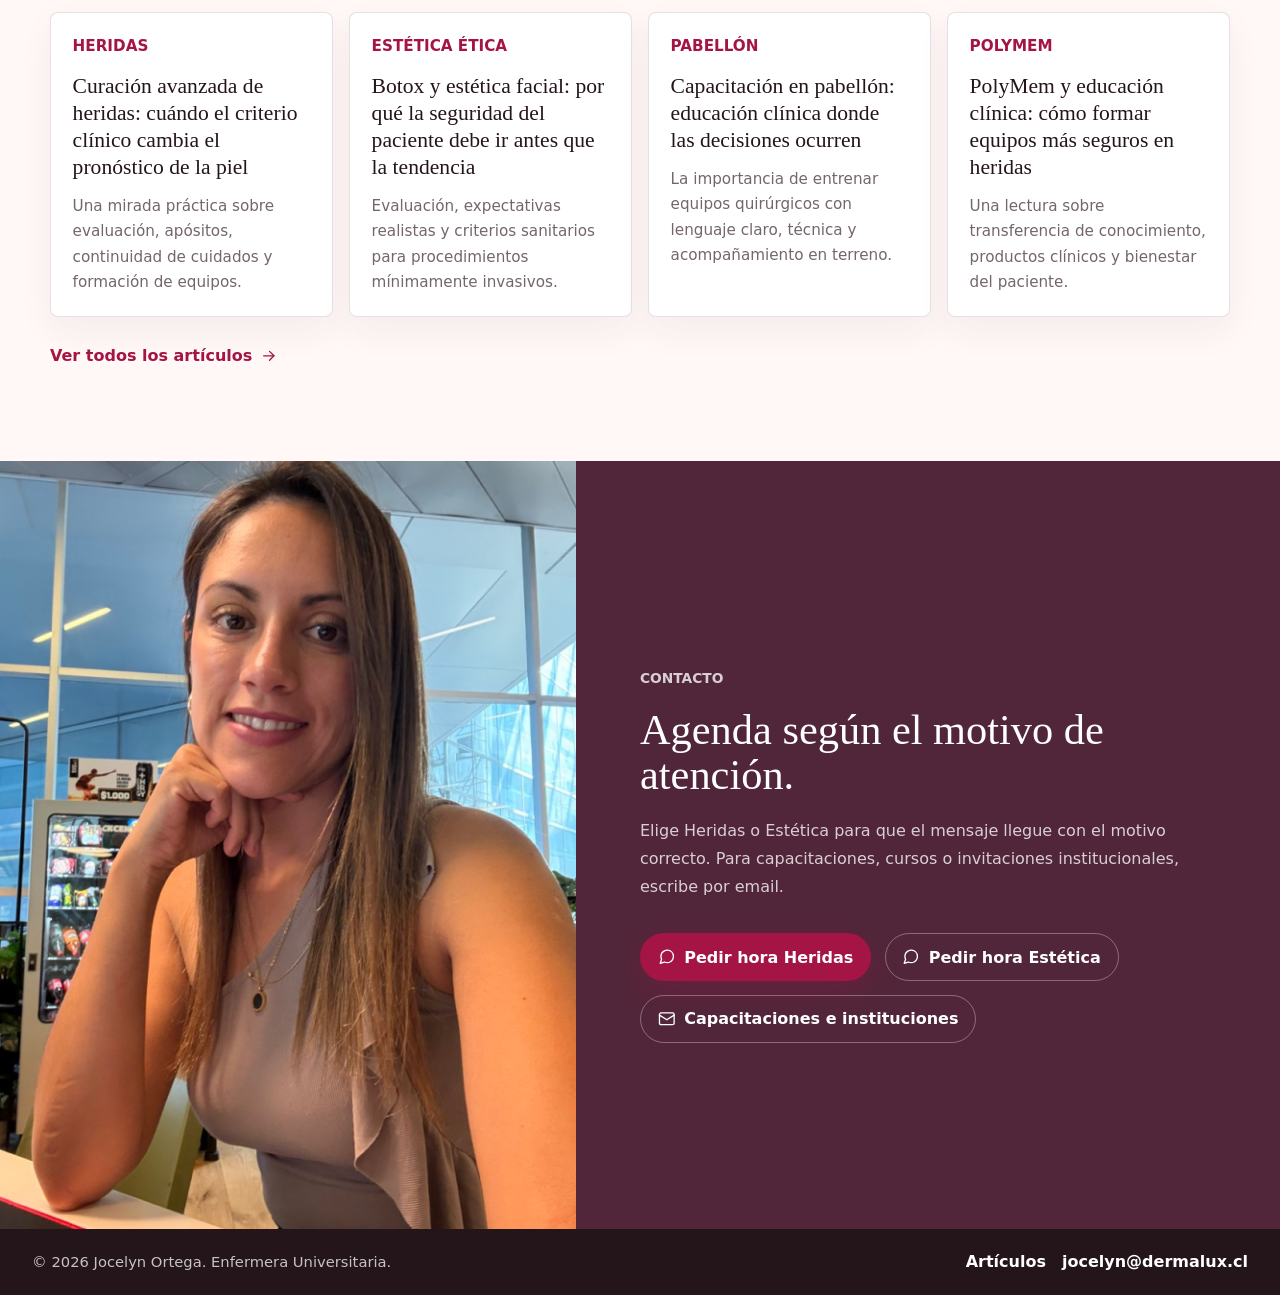
==== commit 36d8fc8d: "Create legendary Jocelyn hero" ====
--- a/index.html
+++ b/index.html
@@ -26,15 +26,15 @@
     />
     <meta property="og:url" content="https://broskul.github.io/joenfermera/" />
     <meta property="og:site_name" content="Jocelyn Ortega Enfermera" />
-    <meta property="og:image" content="https://broskul.github.io/joenfermera/assets/images/pabellon-blefaroplastia.jpg" />
-    <meta property="og:image:alt" content="Jocelyn Ortega en pabellón junto a equipo quirúrgico" />
+    <meta property="og:image" content="https://broskul.github.io/joenfermera/assets/images/hero-jocelyn-legendario.jpg" />
+    <meta property="og:image:alt" content="Jocelyn Ortega, enfermera especialista en piel, heridas y estética facial ética" />
     <meta name="twitter:card" content="summary_large_image" />
     <meta name="twitter:title" content="Jocelyn Ortega | Heridas, Estética Ética y Capacitación Clínica" />
     <meta
       name="twitter:description"
       content="Referente profesional en piel, heridas avanzadas, estética facial ética y formación clínica en Chile."
     />
-    <meta name="twitter:image" content="https://broskul.github.io/joenfermera/assets/images/pabellon-blefaroplastia.jpg" />
+    <meta name="twitter:image" content="https://broskul.github.io/joenfermera/assets/images/hero-jocelyn-legendario.jpg" />
     <meta name="theme-color" content="#0a0a0a" />
     <link rel="icon" href="assets/favicon.svg" type="image/svg+xml" />
     <link rel="stylesheet" href="styles.css" />
@@ -56,7 +56,7 @@
             "name": "Jocelyn Ortega",
             "jobTitle": "Enfermera Universitaria",
             "url": "https://broskul.github.io/joenfermera/",
-            "image": "https://broskul.github.io/joenfermera/assets/images/hero-jocelyn.jpg",
+            "image": "https://broskul.github.io/joenfermera/assets/images/hero-jocelyn-legendario.jpg",
             "email": "mailto:jocelyn@dermalux.cl",
             "telephone": "+56953721661",
             "worksFor": {
@@ -222,16 +222,16 @@
       <section class="hero" id="inicio" aria-labelledby="hero-title">
         <img
           class="hero-image"
-          src="assets/images/pabellon-blefaroplastia.jpg"
-          alt="Jocelyn Ortega en pabellón junto a equipo quirúrgico"
+          src="assets/images/hero-jocelyn-legendario.jpg"
+          alt="Jocelyn Ortega, enfermera especialista en piel, heridas avanzadas y estética facial ética"
           fetchpriority="high"
         />
         <div class="hero-shade" aria-hidden="true"></div>
         <div class="hero-content">
-          <p class="eyebrow">Cuidado avanzado y estética ética</p>
+          <p class="eyebrow">Referente en piel, heridas y estética ética</p>
           <h1 id="hero-title">Jocelyn Ortega</h1>
           <p class="hero-lead">
-            Especialista en piel, heridas avanzadas y estética facial, con experiencia clínica, docente y quirúrgica orientada al bienestar del paciente.
+            Enfermera Universitaria con trayectoria clínica, docente y quirúrgica. Une heridas avanzadas y estética facial responsable con criterio sanitario, técnica y bienestar del paciente.
           </p>
           <div class="hero-actions" aria-label="Acciones de contacto">
             <a class="button button-primary" href="https://wa.me/56953721661?text=Hola%20Jocelyn%2C%20quiero%20pedir%20hora%20para%20evaluaci%C3%B3n%20de%20heridas%20o%20curaci%C3%B3n%20avanzada.">
--- a/styles.css
+++ b/styles.css
@@ -73,7 +73,7 @@
 
 h1 {
   color: #ffffff;
-  font-size: 4.9rem;
+  font-size: 5.7rem;
   line-height: 0.96;
 }
 
@@ -236,9 +236,9 @@
 .hero {
   align-items: center;
   display: flex;
-  min-height: 84svh;
+  min-height: 86svh;
   overflow: hidden;
-  padding: 10.5rem 3rem 5rem;
+  padding: 11rem 3rem 5.25rem;
   position: relative;
 }
 
@@ -251,15 +251,16 @@
 .hero-image {
   height: 100%;
   object-fit: cover;
-  object-position: 64% 30%;
+  object-position: center center;
   width: 100%;
   z-index: -2;
 }
 
 .hero-shade {
   background:
-    linear-gradient(90deg, rgba(42, 18, 30, 0.78) 0%, rgba(82, 38, 58, 0.56) 46%, rgba(82, 38, 58, 0.18) 100%),
-    linear-gradient(0deg, rgba(36, 21, 26, 0.28), rgba(36, 21, 26, 0.1));
+    linear-gradient(90deg, rgba(14, 12, 13, 0.9) 0%, rgba(48, 20, 33, 0.74) 34%, rgba(95, 36, 58, 0.28) 58%, rgba(255, 248, 247, 0.02) 100%),
+    radial-gradient(circle at 21% 42%, rgba(164, 20, 69, 0.22), rgba(164, 20, 69, 0) 31%),
+    linear-gradient(0deg, rgba(10, 10, 10, 0.14), rgba(10, 10, 10, 0.04));
   z-index: -1;
 }
 
@@ -279,21 +280,21 @@
 }
 
 .hero .eyebrow {
-  color: #f8dfe6;
+  color: #ffdce7;
   font-family: Georgia, "Times New Roman", serif;
-  font-size: 1rem;
+  font-size: 1.02rem;
   font-style: italic;
   font-weight: 500;
   text-transform: none;
 }
 
 .hero-lead {
-  color: rgba(255, 242, 245, 0.92);
-  font-size: 1.2rem;
+  color: rgba(255, 246, 248, 0.9);
+  font-size: 1.14rem;
   font-style: normal;
   font-weight: 450;
   line-height: 1.7;
-  max-width: 590px;
+  max-width: 560px;
   margin-top: 1.4rem;
   text-transform: none;
 }
@@ -1140,7 +1141,13 @@
   }
 
   .hero-image {
-    object-position: 62% 30%;
+    object-position: 72% center;
+  }
+
+  .hero-shade {
+    background:
+      linear-gradient(90deg, rgba(14, 12, 13, 0.92) 0%, rgba(48, 20, 33, 0.78) 50%, rgba(95, 36, 58, 0.42) 100%),
+      linear-gradient(0deg, rgba(10, 10, 10, 0.34), rgba(10, 10, 10, 0.08));
   }
 
   h1 {
@@ -1153,6 +1160,12 @@
 
   .hero-lead {
     font-size: 1.04rem;
+  }
+
+  .hero-actions {
+    align-items: stretch;
+    flex-direction: column;
+    width: min(100%, 340px);
   }
 
   .hero-facts {
